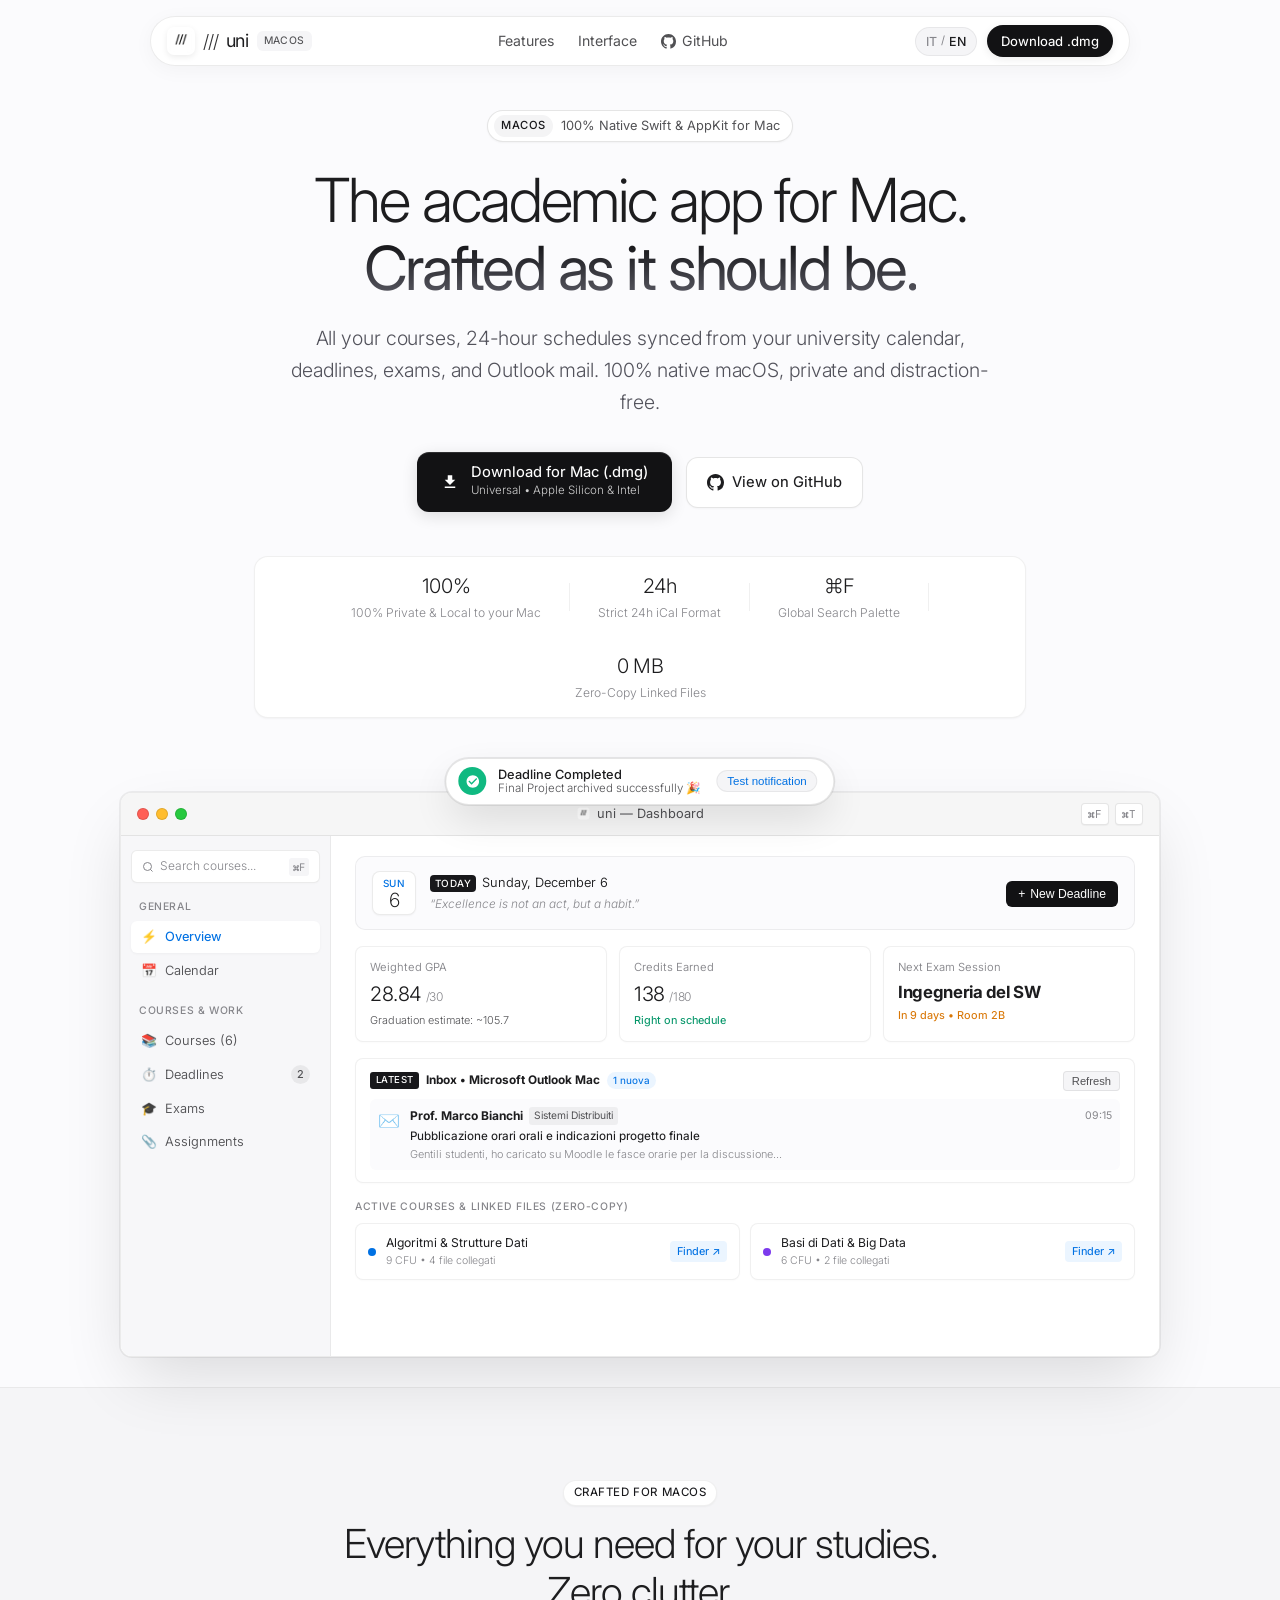
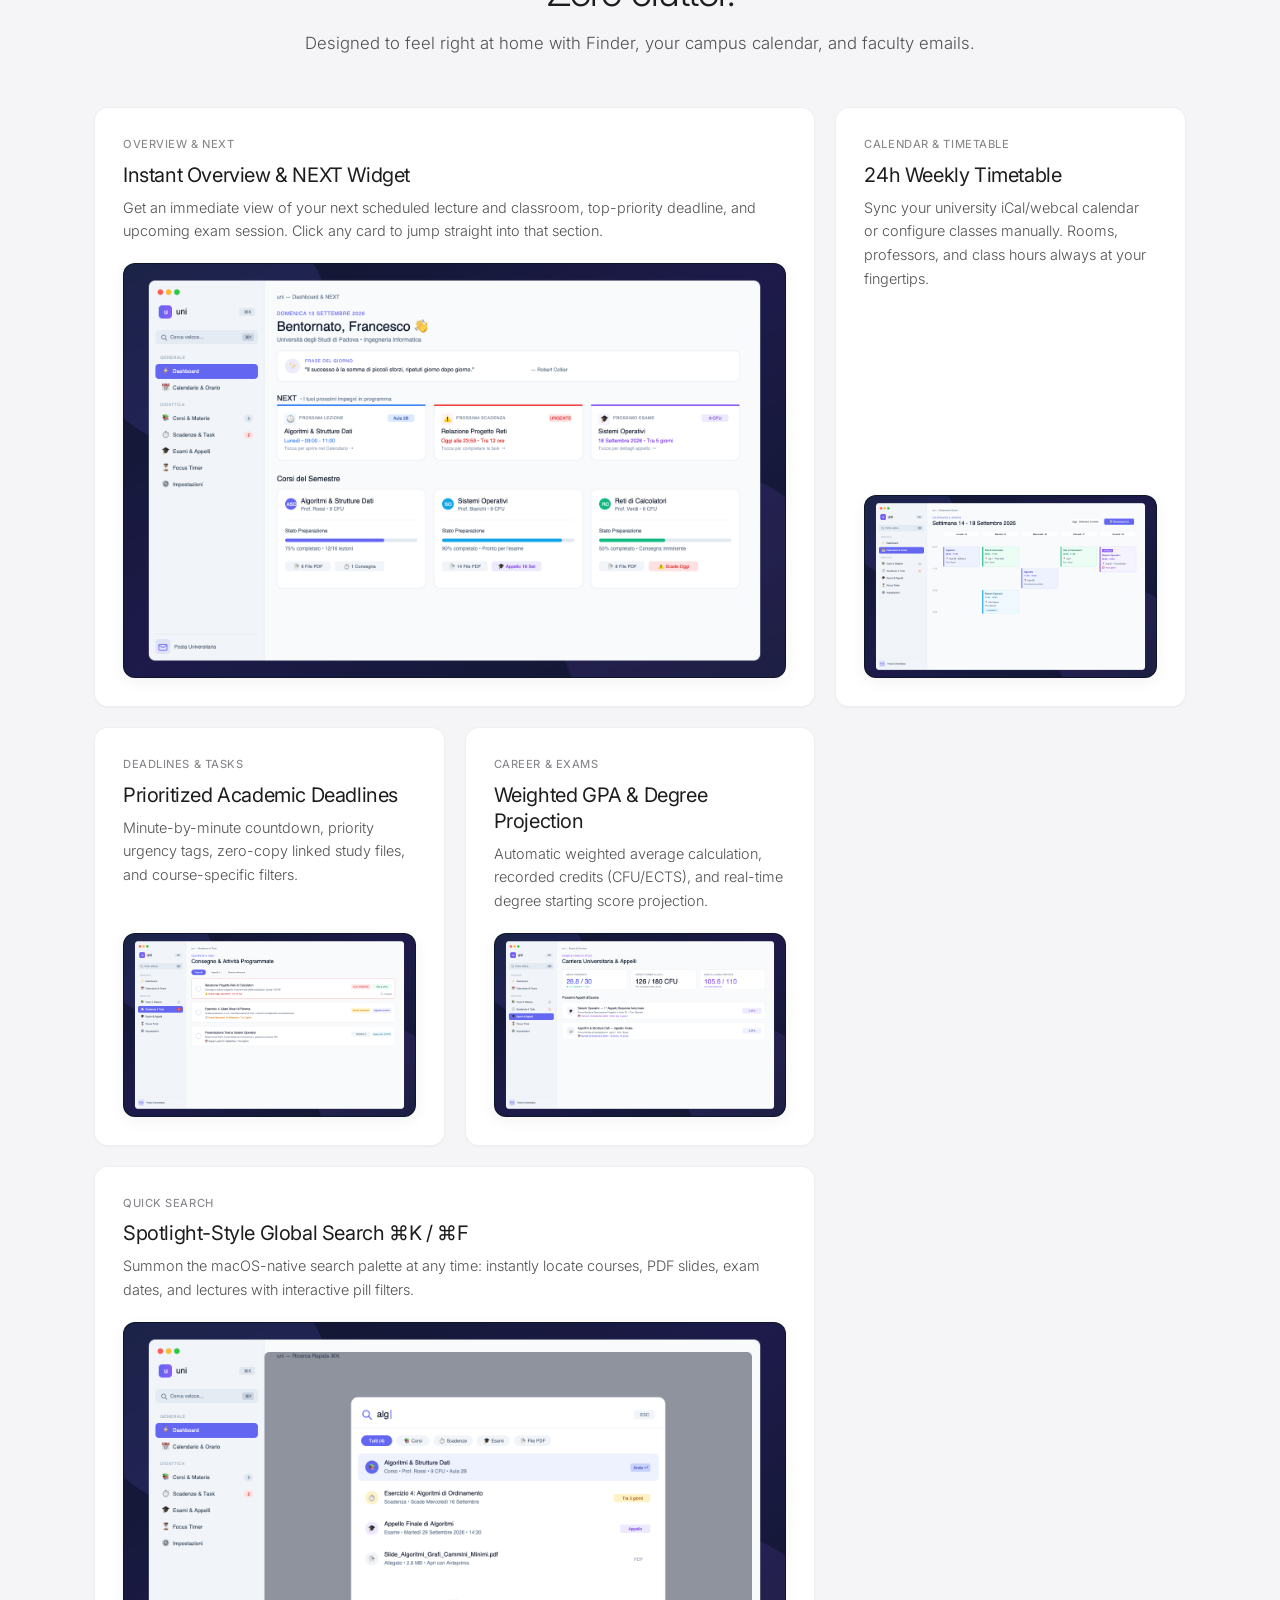
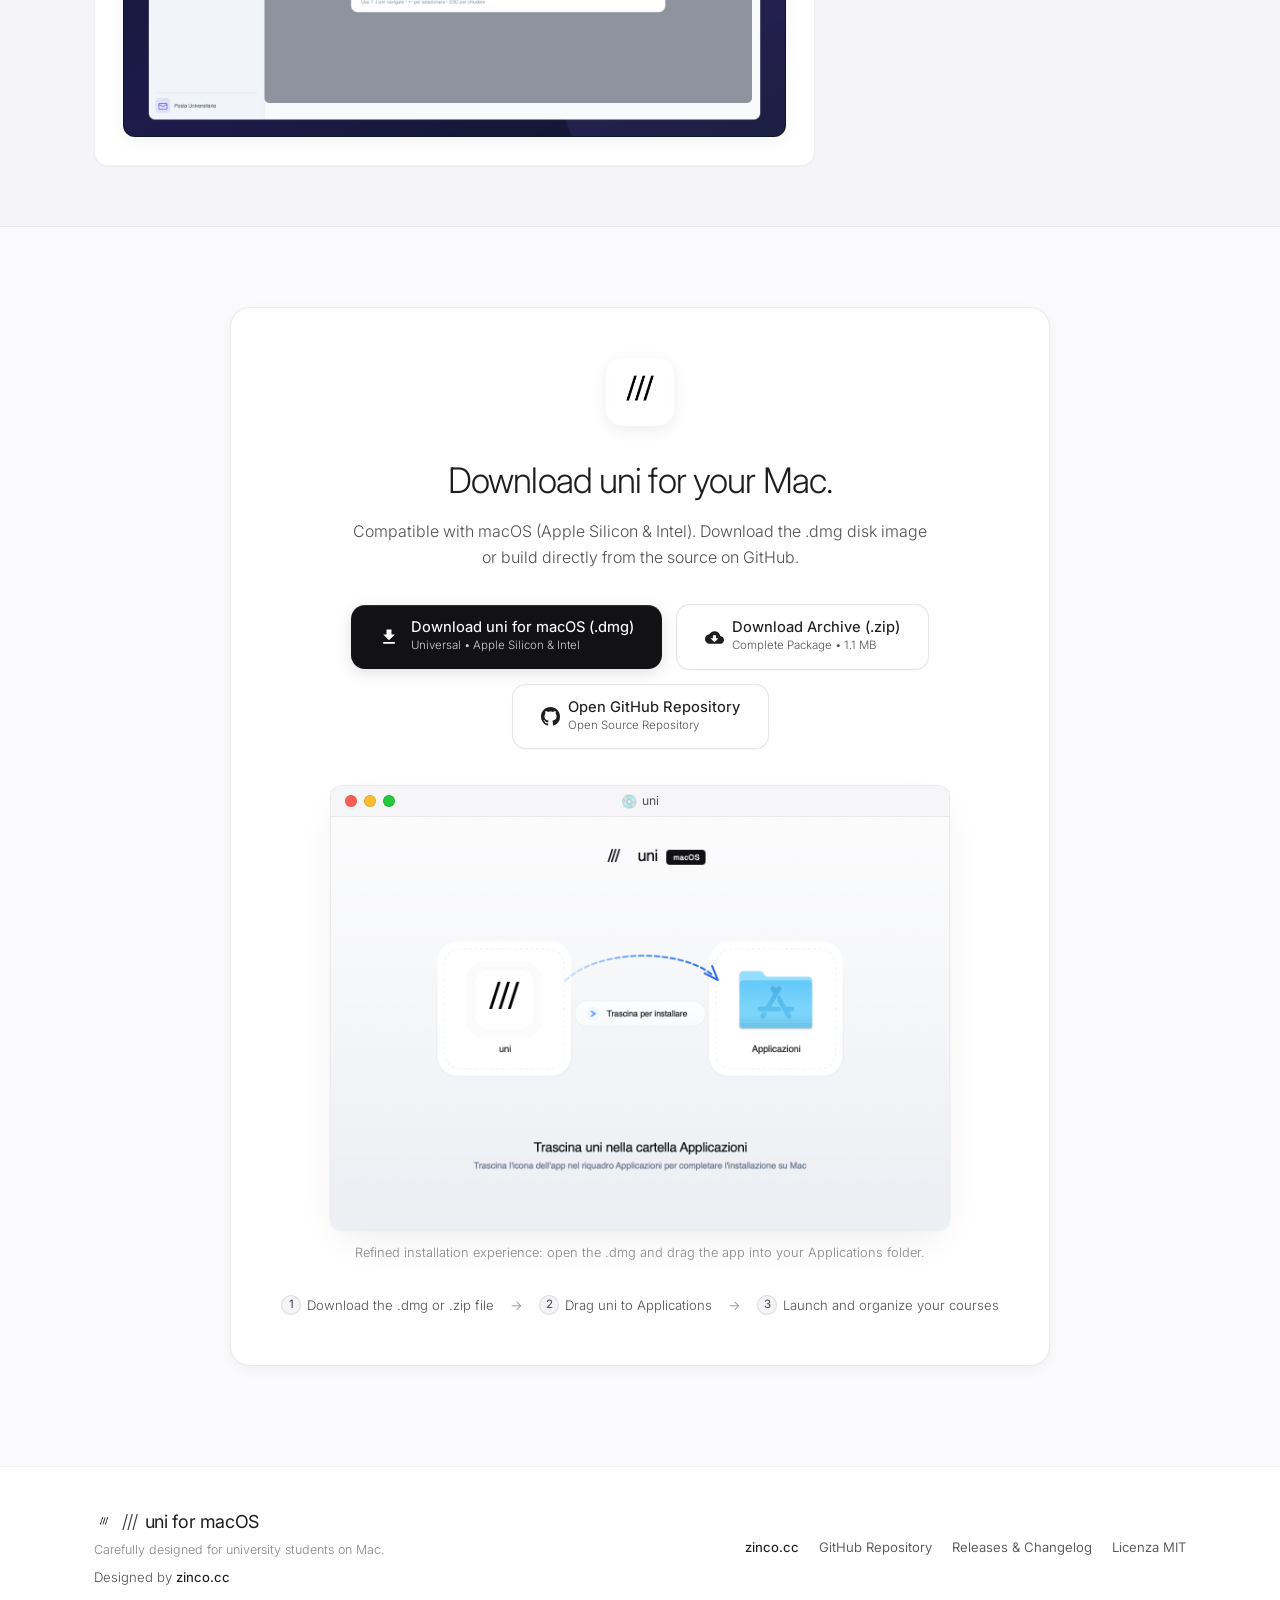
==== docs/index.html @ 3e91c837 "fix(dmg): upgrade dmg background to Retina 2x (144 DPI) and add website showcase mockup" ====
<!DOCTYPE html>
<html lang="it" data-theme="light">
<head>
  <meta charset="UTF-8">
  <meta name="viewport" content="width=device-width, initial-scale=1.0">
  <title>uni — L'app accademica per Mac</title>
  <meta name="description" content="Organizza le tue materie, sincronizza automaticamente i corsi da iCal con orari 24h, leggi le mail universitarie con Outlook Mac e gestisci voti e scadenze.">
  
  <!-- Open Graph -->
  <meta property="og:title" content="uni — L'app accademica per Mac">
  <meta property="og:description" content="Esperienza accademica nativa su macOS: orari 24h, Outlook LATEST, zero file duplicati e calcolo media ponderata.">
  <meta property="og:image" content="assets/icon.png">
  <meta property="og:type" content="website">

  <!-- Favicon -->
  <link rel="icon" type="image/png" href="assets/favicon.png">
  <link rel="apple-touch-icon" href="assets/icon.png">

  <!-- Fonts: Inter (Refined Light Weights) & JetBrains Mono -->
  <link rel="preconnect" href="https://fonts.googleapis.com">
  <link rel="preconnect" href="https://fonts.gstatic.com" crossorigin>
  <link href="https://fonts.googleapis.com/css2?family=Inter:wght@200;300;400;500;600&family=JetBrains+Mono:wght@300;400;500&display=swap" rel="stylesheet">

  <link rel="stylesheet" href="style.css">
</head>
<body>
  <!-- Navigation Header -->
  <header class="site-header">
    <nav class="nav-container">
      <a href="#" class="nav-brand">
        <img src="assets/icon.png" alt="uni icon" class="brand-icon">
        <span class="brand-slash">///</span>
        <span class="brand-name">uni</span>
        <span class="brand-tag">macOS</span>
      </a>

      <div class="nav-links">
        <a href="#features" data-i18n="nav_features">Funzionalità</a>
        <a href="#preview" data-i18n="nav_preview">Interfaccia</a>
        <a href="https://github.com/zjncoo/uni" target="_blank" rel="noopener" class="nav-github-link">
          <svg class="gh-svg" viewBox="0 0 24 24" width="15" height="15" fill="currentColor">
            <path d="M12 0C5.37 0 0 5.37 0 12c0 5.31 3.435 9.795 8.205 11.385.6.105.825-.255.825-.57 0-.285-.015-1.23-.015-2.235-3.015.555-3.795-.735-4.035-1.41-.135-.345-.72-1.41-1.23-1.695-.42-.225-1.02-.78-.015-.795.945-.015 1.62.87 1.845 1.23 1.08 1.815 2.805 1.305 3.495.99.105-.78.42-1.305.765-1.605-2.67-.3-5.46-1.335-5.46-5.925 0-1.305.465-2.385 1.23-3.225-.12-.3-.54-1.53.12-3.18 0 0 1.005-.315 3.3 1.23.96-.27 1.98-.405 3-.405s2.04.135 3 .405c2.295-1.56 3.3-1.23 3.3-1.23.66 1.65.24 2.88.12 3.18.765.84 1.23 1.905 1.23 3.225 0 4.605-2.805 5.625-5.475 5.925.435.375.81 1.095.81 2.22 0 1.605-.015 2.895-.015 3.3 0 .315.225.69.825.57A12.02 12.02 0 0024 12c0-6.63-5.37-12-12-12z"/>
          </svg>
          <span>GitHub</span>
        </a>
      </div>

      <div class="nav-actions">
        <!-- Language Switcher Pill -->
        <div class="lang-switch-pill" id="langSwitch" role="button" tabindex="0" title="Cambia lingua / Switch language">
          <span class="lang-option active" data-lang="it">IT</span>
          <span class="lang-separator">/</span>
          <span class="lang-option" data-lang="en">EN</span>
        </div>

        <a href="#download" class="btn-nav-download" data-i18n="nav_download">Scarica .dmg</a>
      </div>
    </nav>
  </header>

  <!-- Hero Section -->
  <section class="hero-section">
    <div class="container hero-content">
      <!-- Badge Chip -->
      <div class="hero-badge">
        <span class="badge-tag">macOS</span>
        <span class="badge-text" data-i18n="hero_badge">100% Swift & AppKit nativo per Mac</span>
      </div>

      <!-- Headline -->
      <h1 class="hero-title" data-i18n="hero_title">
        L'app accademica per Mac.<br>
        <span class="hero-title-accent">Progettata come si deve.</span>
      </h1>

      <!-- Subtitle -->
      <p class="hero-subtitle" data-i18n="hero_subtitle">
        Tutti i tuoi corsi, orari 24h sincronizzati dal calendario dell'ateneo, scadenze, esami e la posta di Outlook. 100% nativa per macOS, privata e senza distrazioni.
      </p>

      <!-- CTA Buttons -->
      <div class="hero-actions">
        <a href="https://github.com/zjncoo/uni/releases/latest/download/uni.dmg" class="btn-primary" id="heroDownloadBtn">
          <svg class="btn-icon" viewBox="0 0 24 24" width="18" height="18" fill="currentColor">
            <path d="M19 9h-4V3H9v6H5l7 7 7-7zM5 18v2h14v-2H5z"/>
          </svg>
          <span class="btn-text">
            <strong data-i18n="hero_cta_dmg">Scarica per Mac (.dmg)</strong>
            <small data-i18n="hero_cta_sub" id="heroDmgMeta">Universal • Apple Silicon & Intel</small>
          </span>
        </a>

        <a href="https://github.com/zjncoo/uni" target="_blank" rel="noopener" class="btn-secondary">
          <svg class="btn-icon" viewBox="0 0 24 24" width="17" height="17" fill="currentColor">
            <path d="M12 0C5.37 0 0 5.37 0 12c0 5.31 3.435 9.795 8.205 11.385.6.105.825-.255.825-.57 0-.285-.015-1.23-.015-2.235-3.015.555-3.795-.735-4.035-1.41-.135-.345-.72-1.41-1.23-1.695-.42-.225-1.02-.78-.015-.795.945-.015 1.62.87 1.845 1.23 1.08 1.815 2.805 1.305 3.495.99.105-.78.42-1.305.765-1.605-2.67-.3-5.46-1.335-5.46-5.925 0-1.305.465-2.385 1.23-3.225-.12-.3-.54-1.53.12-3.18 0 0 1.005-.315 3.3 1.23.96-.27 1.98-.405 3-.405s2.04.135 3 .405c2.295-1.56 3.3-1.23 3.3-1.23.66 1.65.24 2.88.12 3.18.765.84 1.23 1.905 1.23 3.225 0 4.605-2.805 5.625-5.475 5.925.435.375.81 1.095.81 2.22 0 1.605-.015 2.895-.015 3.3 0 .315.225.69.825.57A12.02 12.02 0 0024 12c0-6.63-5.37-12-12-12z"/>
          </svg>
          <span data-i18n="hero_cta_github">Vedi su GitHub</span>
        </a>
      </div>

      <!-- Quick Fact Metrics Bar -->
      <div class="hero-stats">
        <div class="stat-item">
          <span class="stat-value">100%</span>
          <span class="stat-label" data-i18n="stat_privacy">Privato & Locale sul tuo Mac</span>
        </div>
        <div class="stat-divider"></div>
        <div class="stat-item">
          <span class="stat-value">24h</span>
          <span class="stat-label" data-i18n="stat_sync">Orario iCal Rigoroso</span>
        </div>
        <div class="stat-divider"></div>
        <div class="stat-item">
          <span class="stat-value">⌘F</span>
          <span class="stat-label" data-i18n="stat_search">Palette di Ricerca Globale</span>
        </div>
        <div class="stat-divider"></div>
        <div class="stat-item">
          <span class="stat-value">0 MB</span>
          <span class="stat-label" data-i18n="stat_nocopy">File Duplicati (Zero-Copy)</span>
        </div>
      </div>
    </div>

    <!-- Live Interactive Mockup Showcase -->
    <div class="hero-window-wrapper" id="preview">
      <!-- Interactive Pill Notification (Dynamic Island) Floating Above Window -->
      <div class="floating-pill-hud" id="pillHUD">
        <div class="pill-badge-icon">
          <svg viewBox="0 0 24 24" width="15" height="15" fill="currentColor">
            <path d="M12 2C6.48 2 2 6.48 2 12s4.48 10 10 10 10-4.48 10-10S17.52 2 12 2zm-2 15l-5-5 1.41-1.41L10 14.17l7.59-7.59L19 8l-9 9z"/>
          </svg>
        </div>
        <div class="pill-text-content">
          <strong id="pillTitle" data-i18n="pill_title">Scadenza completata</strong>
          <span id="pillMessage" data-i18n="pill_desc">Progetto Finale archiviato con successo 🎉</span>
        </div>
        <button class="pill-btn-action" id="triggerPillDemo" title="Clicca per testare la notifica">
          <span data-i18n="pill_test_btn">Test notifica</span>
        </button>
      </div>

      <!-- Authentic macOS Light Window Frame -->
      <div class="mac-window">
        <!-- Titlebar -->
        <div class="window-titlebar">
          <div class="traffic-lights">
            <span class="traffic-light red"></span>
            <span class="traffic-light yellow"></span>
            <span class="traffic-light green"></span>
          </div>
          <div class="window-title">
            <img src="assets/icon.png" alt="" class="title-app-icon">
            <span>uni — Dashboard</span>
          </div>
          <div class="titlebar-actions">
            <span class="kbd-badge">⌘F</span>
            <span class="kbd-badge">⌘T</span>
          </div>
        </div>

        <!-- App Interface Content -->
        <div class="window-body">
          <!-- Sidebar Mockup -->
          <aside class="mock-sidebar">
            <div class="sidebar-search">
              <svg viewBox="0 0 24 24" width="12" height="12" fill="none" stroke="currentColor" stroke-width="2">
                <circle cx="11" cy="11" r="8"></circle>
                <line x1="21" y1="21" x2="16.65" y2="16.65"></line>
              </svg>
              <span data-i18n="mock_search">Cerca materie...</span>
              <kbd>⌘F</kbd>
            </div>

            <div class="sidebar-group">
              <span class="group-title" data-i18n="mock_group_general">GENERALE</span>
              <div class="nav-item active">
                <span class="item-icon">⚡️</span>
                <span data-i18n="mock_nav_overview">Panoramica</span>
              </div>
              <div class="nav-item">
                <span class="item-icon">📅</span>
                <span data-i18n="mock_nav_cal">Calendario</span>
              </div>
            </div>

            <div class="sidebar-group">
              <span class="group-title" data-i18n="mock_group_didactics">DIDATTICA</span>
              <div class="nav-item">
                <span class="item-icon">📚</span>
                <span data-i18n="mock_nav_courses">Materie (6)</span>
              </div>
              <div class="nav-item">
                <span class="item-icon">⏱️</span>
                <span data-i18n="mock_nav_deadlines">Scadenze</span>
                <span class="badge-count">2</span>
              </div>
              <div class="nav-item">
                <span class="item-icon">🎓</span>
                <span data-i18n="mock_nav_exams">Esami</span>
              </div>
              <div class="nav-item">
                <span class="item-icon">📎</span>
                <span data-i18n="mock_nav_assignments">Assignments</span>
              </div>
            </div>
          </aside>

          <!-- Main View Mockup -->
          <main class="mock-main">
            <!-- Top Banner: Today Big Date & Motivation -->
            <div class="mock-banner">
              <div class="banner-date-badge">
                <span class="banner-day-name" id="mockDayName">SAB</span>
                <span class="banner-day-number" id="mockDayNum">12</span>
              </div>
              <div class="banner-info">
                <div class="banner-top-row">
                  <span class="badge-today" data-i18n="mock_today_badge">OGGI</span>
                  <span class="banner-full-date" id="mockFullDate">Sabato 12 Settembre</span>
                </div>
                <div class="banner-greeting" data-i18n="mock_greeting">“L'eccellenza non è un atto, ma un'abitudine.”</div>
              </div>
              <div class="banner-btn-group">
                <button class="mock-btn-primary" onclick="playWebSound('pop')">
                  <span>+</span> <span data-i18n="mock_add_deadline">Nuova Scadenza</span>
                </button>
              </div>
            </div>

            <!-- Stats Bar -->
            <div class="mock-stats-row">
              <div class="mock-stat-card">
                <span class="card-label" data-i18n="mock_stat_gpa">Media Ponderata</span>
                <span class="card-num">28.84 <small>/30</small></span>
                <span class="card-sub" data-i18n="mock_stat_base">Base laurea: ~105.7</span>
              </div>
              <div class="mock-stat-card">
                <span class="card-label" data-i18n="mock_stat_cfu">CFU Acquisiti</span>
                <span class="card-num">138 <small>/180</small></span>
                <span class="card-sub green" data-i18n="mock_stat_ontrack">In perfetto orario</span>
              </div>
              <div class="mock-stat-card">
                <span class="card-label" data-i18n="mock_stat_next">Prossimo Appello</span>
                <span class="card-num" style="font-size: 1.05rem; font-weight: 700;">Ingegneria del SW</span>
                <span class="card-sub orange" data-i18n="mock_stat_days">Tra 9 giorni • Aula 2B</span>
              </div>
            </div>

            <!-- LATEST Outlook Row -->
            <div class="mock-outlook-card">
              <div class="outlook-header">
                <div class="outlook-title-area">
                  <span class="outlook-pill">LATEST</span>
                  <strong data-i18n="mock_outlook_inbox">Posta in Arrivo • Microsoft Outlook Mac</strong>
                  <span class="unread-pill">1 nuova</span>
                </div>
                <button class="btn-micro" onclick="playWebSound('pop')" data-i18n="mock_outlook_refresh">Aggiorna</button>
              </div>
              <div class="outlook-item">
                <div class="mail-avatar">✉️</div>
                <div class="mail-content">
                  <div class="mail-top">
                    <strong>Prof. Marco Bianchi</strong>
                    <span class="mail-course-badge">Sistemi Distribuiti</span>
                    <span class="mail-time">09:15</span>
                  </div>
                  <div class="mail-subj">Pubblicazione orari orali e indicazioni progetto finale</div>
                  <div class="mail-snippet">Gentili studenti, ho caricato su Moodle le fasce orarie per la discussione...</div>
                </div>
              </div>
            </div>

            <!-- Active Courses Grid with Files -->
            <div class="mock-courses-section">
              <div class="section-heading">
                <span data-i18n="mock_courses_header">MATERIE ATTIVE & FILE COLLEGATI (ZERO-COPY)</span>
              </div>
              <div class="mock-course-cards">
                <div class="course-pill-card">
                  <span class="dot blue"></span>
                  <div class="course-text">
                    <strong>Algoritmi & Strutture Dati</strong>
                    <small>9 CFU • 4 file collegati</small>
                  </div>
                  <span class="finder-tag" title="Apertura istantanea nel Finder macOS">Finder ↗</span>
                </div>
                <div class="course-pill-card">
                  <span class="dot purple"></span>
                  <div class="course-text">
                    <strong>Basi di Dati & Big Data</strong>
                    <small>6 CFU • 2 file collegati</small>
                  </div>
                  <span class="finder-tag">Finder ↗</span>
                </div>
              </div>
            </div>
          </main>
        </div>
      </div>
    </div>
  </section>

  <!-- High Impact Features Bento Grid -->
  <section class="features-section" id="features">
    <div class="container">
      <div class="section-header-center">
        <span class="section-tag" data-i18n="feat_badge">Progettata per macOS</span>
        <h2 class="section-title-center" data-i18n="feat_title">
          Tutto ciò che serve per studiare.<br>
          Senza fronzoli.
        </h2>
        <p class="section-subtitle-center" data-i18n="feat_subtitle">
          Disegnata per dialogare in modo naturale con il Finder, con i calendari universitari e con le email dei docenti.
        </p>
      </div>

      <div class="bento-grid">
        <!-- Bento 1: Dashboard & NEXT (Wide) -->
        <div class="bento-card bento-wide">
          <div class="bento-header">
            <span class="bento-tag" data-i18n="bento1_tag">Panoramica &amp; NEXT</span>
            <h3 data-i18n="bento1_title">Panoramica Istantanea &amp; Sezione NEXT</h3>
            <p data-i18n="bento1_desc">A colpo d'occhio trovi la prossima lezione in aula, la scadenza più urgente e il prossimo appello d'esame. Clicca sui riquadri per accedere direttamente alla sezione desiderata.</p>
          </div>
          <div class="bento-screenshot-wrapper" data-screenshot="assets/screenshots/dashboard.png" data-caption="uni — Dashboard &amp; Sezione NEXT">
            <img src="assets/screenshots/dashboard.png" alt="Dashboard di uni con sezione NEXT" class="bento-img" loading="lazy">
            <div class="screenshot-hover-overlay">
              <span class="zoom-icon">🔍</span>
              <span class="zoom-text" data-i18n="zoom_screenshot">Clicca per ingrandire</span>
            </div>
          </div>
        </div>

        <!-- Bento 2: Orario Lezioni & Calendario -->
        <div class="bento-card">
          <div class="bento-header">
            <span class="bento-tag" data-i18n="bento2_tag">Calendario &amp; Orario</span>
            <h3 data-i18n="bento2_title">Orario Settimanale 24h</h3>
            <p data-i18n="bento2_desc">Sincronizzazione iCal/webcal con l'ateneo o configurazione manuale. Aule, docenti e orari sempre sotto controllo.</p>
          </div>
          <div class="bento-screenshot-wrapper" data-screenshot="assets/screenshots/calendar.png" data-caption="uni — Orario Settimanale &amp; Calendario Lezioni">
            <img src="assets/screenshots/calendar.png" alt="Orario settimanale e calendario di uni" class="bento-img" loading="lazy">
            <div class="screenshot-hover-overlay">
              <span class="zoom-icon">🔍</span>
              <span class="zoom-text" data-i18n="zoom_screenshot">Clicca per ingrandire</span>
            </div>
          </div>
        </div>

        <!-- Bento 3: Scadenze & Consegne -->
        <div class="bento-card">
          <div class="bento-header">
            <span class="bento-tag" data-i18n="bento3_tag">Scadenze &amp; Task</span>
            <h3 data-i18n="bento3_title">Scadenze con Priorità</h3>
            <p data-i18n="bento3_desc">Countdown automatico al minuto, badge di urgenza, allegati locali zero-copy e filtri per materia.</p>
          </div>
          <div class="bento-screenshot-wrapper" data-screenshot="assets/screenshots/deadlines.png" data-caption="uni — Scadenze &amp; Consegne Programmate">
            <img src="assets/screenshots/deadlines.png" alt="Elenco scadenze e compiti in uni" class="bento-img" loading="lazy">
            <div class="screenshot-hover-overlay">
              <span class="zoom-icon">🔍</span>
              <span class="zoom-text" data-i18n="zoom_screenshot">Clicca per ingrandire</span>
            </div>
          </div>
        </div>

        <!-- Bento 4: Esami & Media Ponderata -->
        <div class="bento-card">
          <div class="bento-header">
            <span class="bento-tag" data-i18n="bento4_tag">Carriera &amp; Esami</span>
            <h3 data-i18n="bento4_title">Media Ponderata &amp; Voto Laurea</h3>
            <p data-i18n="bento4_desc">Calcolo automatico della media ponderata, CFU registrati e simulazione della base di partenza per la laurea.</p>
          </div>
          <div class="bento-screenshot-wrapper" data-screenshot="assets/screenshots/exams.png" data-caption="uni — Esami, Statistiche &amp; Media Ponderata">
            <img src="assets/screenshots/exams.png" alt="Esami e statistiche media in uni" class="bento-img" loading="lazy">
            <div class="screenshot-hover-overlay">
              <span class="zoom-icon">🔍</span>
              <span class="zoom-text" data-i18n="zoom_screenshot">Clicca per ingrandire</span>
            </div>
          </div>
        </div>

        <!-- Bento 5: Ricerca Globale Spotlight (Wide) -->
        <div class="bento-card bento-wide">
          <div class="bento-header">
            <span class="bento-tag" data-i18n="bento5_tag">Ricerca Rapida</span>
            <h3 data-i18n="bento5_title">Palette di Ricerca Globale ⌘K / ⌘F</h3>
            <p data-i18n="bento5_desc">Richiama in qualunque momento la ricerca stile Spotlight di macOS: trova istantaneamente corsi, dispense PDF, appelli d'esame e lezioni con filtri a pillola.</p>
          </div>
          <div class="bento-screenshot-wrapper" data-screenshot="assets/screenshots/search.png" data-caption="uni — Ricerca Globale Spotlight ⌘K">
            <img src="assets/screenshots/search.png" alt="Ricerca globale rapida Spotlight in uni" class="bento-img" loading="lazy">
            <div class="screenshot-hover-overlay">
              <span class="zoom-icon">🔍</span>
              <span class="zoom-text" data-i18n="zoom_screenshot">Clicca per ingrandire</span>
            </div>
          </div>
        </div>
      </div>
    </div>
  </section>

  <!-- Download & GitHub Section -->
  <section class="download-section" id="download">
    <div class="container">
      <div class="download-card">
        <img src="assets/icon.png" alt="uni app icon" class="download-app-icon">
        <h2 class="download-title" data-i18n="dl_title">Scarica uni per il tuo Mac.</h2>
        <p class="download-desc" data-i18n="dl_desc">
          Compatibile con macOS (Apple Silicon & Intel). Scarica l'immagine disco .dmg oppure compila l'app direttamente dal codice sorgente su GitHub.
        </p>

        <div class="download-buttons">
          <a href="https://github.com/zjncoo/uni/releases/latest/download/uni.dmg" class="btn-primary btn-large" id="mainDownloadBtn">
            <svg class="btn-icon" viewBox="0 0 24 24" width="20" height="20" fill="currentColor">
              <path d="M19 9h-4V3H9v6H5l7 7 7-7zM5 18v2h14v-2H5z"/>
            </svg>
            <span class="btn-text">
              <strong data-i18n="dl_btn_dmg">Scarica uni per macOS (.dmg)</strong>
              <small data-i18n="dl_btn_dmg_sub" id="mainDmgMeta">Universal • Apple Silicon & Intel</small>
            </span>
          </a>

          <a href="https://github.com/zjncoo/uni/releases/latest/download/uni-macos.zip" download class="btn-secondary btn-large" id="zipDownloadBtn">
            <svg class="btn-icon" viewBox="0 0 24 24" width="19" height="19" fill="currentColor">
              <path d="M19.35 10.04C18.67 6.59 15.64 4 12 4 9.11 4 6.6 5.64 5.35 8.04 2.34 8.36 0 10.91 0 14c0 3.31 2.69 6 6 6h13c2.76 0 5-2.24 5-5 0-2.64-2.05-4.78-4.65-4.96zM17 13l-5 5-5-5h3V9h4v4h3z"/>
            </svg>
            <span class="btn-text">
              <strong data-i18n="dl_btn_zip">Scarica Archivio (.zip)</strong>
              <small data-i18n="dl_btn_zip_sub" id="zipMeta">Pacchetto Completo • 1.1 MB</small>
            </span>
          </a>

          <a href="https://github.com/zjncoo/uni" target="_blank" rel="noopener" class="btn-secondary btn-large">
            <svg class="btn-icon" viewBox="0 0 24 24" width="19" height="19" fill="currentColor">
              <path d="M12 0C5.37 0 0 5.37 0 12c0 5.31 3.435 9.795 8.205 11.385.6.105.825-.255.825-.57 0-.285-.015-1.23-.015-2.235-3.015.555-3.795-.735-4.035-1.41-.135-.345-.72-1.41-1.23-1.695-.42-.225-1.02-.78-.015-.795.945-.015 1.62.87 1.845 1.23 1.08 1.815 2.805 1.305 3.495.99.105-.78.42-1.305.765-1.605-2.67-.3-5.46-1.335-5.46-5.925 0-1.305.465-2.385 1.23-3.225-.12-.3-.54-1.53.12-3.18 0 0 1.005-.315 3.3 1.23.96-.27 1.98-.405 3-.405s2.04.135 3 .405c2.295-1.56 3.3-1.23 3.3-1.23.66 1.65.24 2.88.12 3.18.765.84 1.23 1.905 1.23 3.225 0 4.605-2.805 5.625-5.475 5.925.435.375.81 1.095.81 2.22 0 1.605-.015 2.895-.015 3.3 0 .315.225.69.825.57A12.02 12.02 0 0024 12c0-6.63-5.37-12-12-12z"/>
            </svg>
            <span class="btn-text">
              <strong data-i18n="dl_btn_github">Codice GitHub</strong>
              <small data-i18n="dl_btn_github_sub">Open Source • Licenza MIT</small>
            </span>
          </a>
        </div>

        <!-- DMG Showcase Mockup Window -->
        <div class="dmg-showcase-container">
          <div class="dmg-mockup-window">
            <div class="dmg-mockup-titlebar">
              <div class="traffic-lights">
                <span class="traffic-light red"></span>
                <span class="traffic-light yellow"></span>
                <span class="traffic-light green"></span>
              </div>
              <div class="dmg-mockup-title">
                <span class="dmg-title-icon">💿</span>
                <span>uni</span>
              </div>
            </div>
            <div class="dmg-mockup-body">
              <img src="assets/dmg_showcase.png" alt="Finestra installazione DMG uni con grafica personalizzata" class="dmg-mockup-img" width="660" height="440" loading="lazy">
            </div>
          </div>
          <p class="dmg-showcase-hint" data-i18n="dmg_showcase_hint">Esperienza d'installazione refined: apri il .dmg e trascina semplicemente l'app nella cartella Applicazioni.</p>
        </div>

        <div class="install-steps">
          <div class="step">
            <span class="step-num">1</span>
            <span data-i18n="step1">Scarica il file .dmg</span>
          </div>
          <div class="step-arrow">→</div>
          <div class="step">
            <span class="step-num">2</span>
            <span data-i18n="step2">Trascina uni in Applicazioni</span>
          </div>
          <div class="step-arrow">→</div>
          <div class="step">
            <span class="step-num">3</span>
            <span data-i18n="step3">Avvia e organizza i tuoi corsi</span>
          </div>
        </div>
      </div>
    </div>
  </section>

  <!-- Footer -->
  <footer class="site-footer">
    <div class="container footer-content">
      <div class="footer-left">
        <div class="footer-brand">
          <img src="assets/icon.png" alt="" class="footer-icon">
          <span class="brand-slash">///</span>
          <span class="brand-name">uni for macOS</span>
        </div>
        <p data-i18n="footer_sub">Progettata con cura per gli studenti universitari su Mac.</p>
        <p class="footer-credit" data-i18n="footer_credit">Designed by <a href="https://zinco.cc" target="_blank" rel="noopener">zinco.cc</a></p>
      </div>

      <div class="footer-links">
        <a href="https://zinco.cc" target="_blank" rel="noopener" class="footer-portfolio-link">zinco.cc</a>
        <a href="https://github.com/zjncoo/uni" target="_blank" rel="noopener">GitHub Repository</a>
        <a href="https://github.com/zjncoo/uni/releases" target="_blank" rel="noopener">Releases & Changelog</a>
        <a href="https://github.com/zjncoo/uni/blob/main/LICENSE" target="_blank" rel="noopener">Licenza MIT</a>
      </div>
    </div>
  </footer>

  <!-- Screenshot Fullscreen Lightbox Modal -->
  <div class="screenshot-lightbox" id="screenshotLightbox" aria-hidden="true">
    <div class="lightbox-backdrop" id="lightboxBackdrop"></div>
    <div class="lightbox-dialog">
      <button class="lightbox-close-btn" id="lightboxCloseBtn" aria-label="Chiudi finestra">✕</button>
      <div class="lightbox-img-wrapper">
        <img src="" alt="" id="lightboxImg" class="lightbox-image">
      </div>
      <div class="lightbox-caption" id="lightboxCaption"></div>
    </div>
  </div>

  <script src="app.js"></script>
</body>
</html>
---- docs/style.css ----
/* ===================================================================
   uni — Official Showcase Stylesheet
   Crafted with refined Apple macOS Light Mode aesthetics
   =================================================================== */

:root {
  --font-sans: 'Inter', -apple-system, BlinkMacSystemFont, 'SF Pro Display', 'SF Pro Text', 'Segoe UI', Roboto, sans-serif;
  --font-mono: 'JetBrains Mono', SFMono-Regular, Menlo, Monaco, Consolas, monospace;

  /* Color Palette - Apple Light Mode */
  --bg-canvas: #FBFBFD;
  --bg-subtle: #F5F5F7;
  --bg-card: #FFFFFF;
  --bg-card-hover: #FAFAFC;
  --bg-elevated: #FFFFFF;

  --accent-blue: #0071E3;
  --accent-blue-hover: #0077ED;
  --accent-blue-subtle: #EBF5FF;
  --accent-blue-border: rgba(0, 113, 227, 0.25);

  --text-primary: #1D1D1F;
  --text-secondary: #515154;
  --text-muted: #86868B;

  --border-subtle: rgba(0, 0, 0, 0.06);
  --border-medium: rgba(0, 0, 0, 0.1);
  --border-hover: rgba(0, 0, 0, 0.16);

  --shadow-sm: 0 1px 2px rgba(0, 0, 0, 0.04);
  --shadow-md: 0 4px 14px rgba(0, 0, 0, 0.05);
  --shadow-lg: 0 12px 32px -4px rgba(0, 0, 0, 0.07);
  --shadow-window: 0 28px 64px -12px rgba(0, 0, 0, 0.14), 0 0 0 1px rgba(0, 0, 0, 0.06);
  --shadow-pill: 0 16px 40px -4px rgba(0, 0, 0, 0.12), 0 0 0 1px rgba(0, 0, 0, 0.08);

  /* Easing */
  --ease-spring: cubic-bezier(0.16, 1, 0.3, 1);
  --ease-smooth: cubic-bezier(0.4, 0, 0.2, 1);
  --transition-fast: 0.15s var(--ease-smooth);
  --transition-spring: 0.35s var(--ease-spring);
}

*, *::before, *::after {
  box-sizing: border-box;
  margin: 0;
  padding: 0;
}

html {
  scroll-behavior: smooth;
  color-scheme: light;
  font-family: var(--font-sans);
  background-color: var(--bg-canvas);
  color: var(--text-primary);
  line-height: 1.55;
  -webkit-font-smoothing: antialiased;
  -moz-osx-font-smoothing: grayscale;
}

body {
  overflow-x: hidden;
  position: relative;
  min-height: 100vh;
  background-color: var(--bg-canvas);
}

.container {
  width: 100%;
  max-width: 1140px;
  margin: 0 auto;
  padding: 0 24px;
  position: relative;
  z-index: 1;
}

/* Typography Utilities */
h1, h2, h3, h4 {
  font-family: var(--font-sans);
  color: var(--text-primary);
  letter-spacing: -0.025em;
  font-weight: 350;
}

/* ===================================================================
   Header & Glass Navbar
   =================================================================== */
.site-header {
  position: sticky;
  top: 16px;
  z-index: 100;
  padding: 0 24px;
}

.nav-container {
  max-width: 980px;
  margin: 0 auto;
  display: flex;
  align-items: center;
  justify-content: space-between;
  padding: 8px 16px;
  background: rgba(255, 255, 255, 0.86);
  backdrop-filter: blur(20px) saturate(160%);
  -webkit-backdrop-filter: blur(20px) saturate(160%);
  border: 1px solid rgba(0, 0, 0, 0.08);
  border-radius: 9999px;
  box-shadow: 0 4px 20px rgba(0, 0, 0, 0.04);
  transition: all var(--transition-fast);
}

.nav-container:hover {
  border-color: rgba(0, 0, 0, 0.12);
  box-shadow: 0 6px 24px rgba(0, 0, 0, 0.06);
}

.nav-brand {
  display: flex;
  align-items: center;
  gap: 8px;
  text-decoration: none;
  color: var(--text-primary);
}

.brand-icon {
  width: 28px;
  height: 28px;
  border-radius: 7px;
  box-shadow: 0 2px 6px rgba(0, 0, 0, 0.08);
  transition: transform var(--transition-spring);
}

.nav-brand:hover .brand-icon {
  transform: scale(1.05);
}

.brand-slash {
  font-family: var(--font-sans);
  font-weight: 300;
  font-size: 1.15rem;
  letter-spacing: -0.06em;
  color: var(--text-primary);
  opacity: 0.9;
}

.brand-name {
  font-weight: 400;
  font-size: 1.12rem;
  letter-spacing: -0.02em;
}

.brand-tag {
  font-size: 0.65rem;
  font-weight: 450;
  padding: 2px 7px;
  border-radius: 6px;
  background: var(--bg-subtle);
  color: var(--text-secondary);
  letter-spacing: 0.04em;
  text-transform: uppercase;
}

.nav-links {
  display: flex;
  align-items: center;
  gap: 24px;
}

.nav-links a {
  color: var(--text-secondary);
  text-decoration: none;
  font-size: 0.88rem;
  font-weight: 400;
  transition: color var(--transition-fast);
  display: inline-flex;
  align-items: center;
  gap: 6px;
}

.nav-links a:hover {
  color: var(--text-primary);
}

.nav-actions {
  display: flex;
  align-items: center;
  gap: 10px;
}

/* Language Switcher Pill */
.lang-switch-pill {
  display: inline-flex;
  align-items: center;
  gap: 4px;
  padding: 4px 10px;
  background: var(--bg-subtle);
  border: 1px solid var(--border-subtle);
  border-radius: 9999px;
  font-size: 0.78rem;
  cursor: pointer;
  user-select: none;
  transition: all var(--transition-fast);
}

.lang-switch-pill:hover {
  background: #EAEAEA;
  border-color: var(--border-medium);
}

.lang-option {
  color: var(--text-muted);
  font-weight: 450;
  transition: color var(--transition-fast);
}

.lang-option.active {
  color: var(--text-primary);
  font-weight: 500;
}

.lang-separator {
  color: var(--text-muted);
  font-size: 0.7rem;
}

.btn-nav-download {
  display: inline-flex;
  align-items: center;
  padding: 6px 14px;
  background: #121214;
  color: #FFFFFF;
  text-decoration: none;
  font-size: 0.82rem;
  font-weight: 450;
  border-radius: 9999px;
  box-shadow: 0 2px 8px rgba(0, 0, 0, 0.08);
  transition: all var(--transition-fast);
}

.btn-nav-download:hover {
  background: #27272A;
  transform: translateY(-1px);
  box-shadow: 0 4px 12px rgba(0, 0, 0, 0.12);
}

/* ===================================================================
   Hero Section
   =================================================================== */
.hero-section {
  padding: 60px 0 30px;
}

.hero-content {
  text-align: center;
  max-width: 820px;
  margin: 0 auto;
}

.hero-badge {
  display: inline-flex;
  align-items: center;
  gap: 8px;
  padding: 4px 12px 4px 6px;
  background: #FFFFFF;
  border: 1px solid var(--border-medium);
  border-radius: 9999px;
  font-size: 0.8rem;
  font-weight: 400;
  color: var(--text-secondary);
  box-shadow: var(--shadow-sm);
  margin-bottom: 24px;
}

.badge-tag {
  font-size: 0.7rem;
  font-weight: 500;
  padding: 2px 7px;
  border-radius: 9999px;
  background: #F4F4F5;
  color: #18181B;
  text-transform: uppercase;
  letter-spacing: 0.04em;
}

.hero-title {
  font-size: clamp(2.4rem, 5.2vw, 3.8rem);
  line-height: 1.12;
  font-weight: 300;
  margin-bottom: 20px;
  color: var(--text-primary);
  letter-spacing: -0.035em;
}

.hero-title-accent {
  font-weight: 400;
  background: linear-gradient(180deg, #18181B 20%, #63636E 100%);
  -webkit-background-clip: text;
  -webkit-text-fill-color: transparent;
}

.hero-subtitle {
  font-size: clamp(1.05rem, 1.8vw, 1.22rem);
  line-height: 1.65;
  color: #52525B;
  font-weight: 300;
  letter-spacing: -0.005em;
  margin-bottom: 34px;
  max-width: 700px;
  margin-left: auto;
  margin-right: auto;
}

.hero-actions {
  display: flex;
  align-items: center;
  justify-content: center;
  gap: 14px;
  margin-bottom: 44px;
  flex-wrap: wrap;
}

/* Primary Obsidian Button */
.btn-primary {
  display: inline-flex;
  align-items: center;
  gap: 12px;
  padding: 12px 24px;
  background: #121214;
  color: #FFFFFF;
  text-decoration: none;
  border-radius: 12px;
  font-weight: 450;
  font-size: 0.95rem;
  box-shadow: 0 4px 16px rgba(0, 0, 0, 0.12), inset 0 1px 0 rgba(255, 255, 255, 0.12);
  transition: all var(--transition-fast);
}

.btn-primary:hover {
  background: #27272A;
  transform: translateY(-1px);
  box-shadow: 0 6px 20px rgba(0, 0, 0, 0.16), inset 0 1px 0 rgba(255, 255, 255, 0.15);
}

.btn-primary:active {
  transform: translateY(0);
}

.btn-primary .btn-text {
  display: flex;
  flex-direction: column;
  align-items: flex-start;
  text-align: left;
}

.btn-primary .btn-text strong {
  font-size: 0.92rem;
  line-height: 1.2;
  font-weight: 450;
}

.btn-primary .btn-text small {
  font-size: 0.72rem;
  opacity: 0.8;
  font-weight: 300;
}

/* Secondary White Card Button */
.btn-secondary {
  display: inline-flex;
  align-items: center;
  gap: 8px;
  padding: 13px 20px;
  background: #FFFFFF;
  color: var(--text-primary);
  text-decoration: none;
  border-radius: 12px;
  font-weight: 450;
  font-size: 0.92rem;
  border: 1px solid var(--border-medium);
  box-shadow: 0 1px 2px rgba(0, 0, 0, 0.03);
  transition: all var(--transition-fast);
}

.btn-secondary:hover {
  background: var(--bg-subtle);
  border-color: rgba(0, 0, 0, 0.14);
  transform: translateY(-1px);
}

.btn-secondary .btn-text {
  display: flex;
  flex-direction: column;
  align-items: flex-start;
  text-align: left;
}

.btn-secondary .btn-text strong {
  font-size: 0.92rem;
  line-height: 1.2;
  font-weight: 450;
}

.btn-secondary .btn-text small {
  font-size: 0.72rem;
  opacity: 0.75;
  font-weight: 300;
}

/* Stats Row */
.hero-stats {
  display: inline-flex;
  align-items: center;
  background: #FFFFFF;
  border: 1px solid var(--border-subtle);
  border-radius: 14px;
  padding: 14px 28px;
  box-shadow: var(--shadow-sm);
  gap: 28px;
  margin-bottom: 50px;
  flex-wrap: wrap;
  justify-content: center;
}

.stat-item {
  display: flex;
  flex-direction: column;
  align-items: center;
  gap: 2px;
}

.stat-value {
  font-size: 1.25rem;
  font-weight: 300;
  color: var(--text-primary);
  letter-spacing: -0.02em;
}

.stat-label {
  font-size: 0.76rem;
  color: var(--text-muted);
  font-weight: 300;
}

.stat-divider {
  width: 1px;
  height: 28px;
  background-color: var(--border-subtle);
}

/* ===================================================================
   Live Interactive Mockup Showcase (macOS Light Window)
   =================================================================== */
.hero-window-wrapper {
  position: relative;
  max-width: 1040px;
  margin: 0 auto;
  padding-top: 24px;
}

/* Floating Pill Notification HUD (Dynamic Island) - 100% SOLID OPAQUE */
.floating-pill-hud {
  position: absolute;
  top: -10px;
  left: 50%;
  transform: translateX(-50%);
  z-index: 50;
  display: inline-flex;
  align-items: center;
  gap: 12px;
  padding: 8px 16px 8px 12px;
  background-color: #FFFFFF !important; /* 100% SOLID OPAQUE */
  border: 1px solid rgba(0, 0, 0, 0.1);
  border-radius: 9999px;
  box-shadow: var(--shadow-pill);
  transition: all var(--transition-spring);
  cursor: default;
}

.pill-badge-icon {
  width: 28px;
  height: 28px;
  border-radius: 50%;
  background: #10B981;
  color: #FFFFFF;
  display: flex;
  align-items: center;
  justify-content: center;
  flex-shrink: 0;
}

.pill-text-content {
  display: flex;
  flex-direction: column;
  text-align: left;
}

.pill-text-content strong {
  font-size: 0.8rem;
  font-weight: 500;
  color: var(--text-primary);
  line-height: 1.2;
}

.pill-text-content span {
  font-size: 0.72rem;
  color: var(--text-secondary);
  line-height: 1.2;
  font-weight: 300;
}

.pill-btn-action {
  background: var(--bg-subtle);
  border: 1px solid var(--border-subtle);
  padding: 4px 10px;
  border-radius: 9999px;
  font-size: 0.72rem;
  font-weight: 450;
  color: var(--accent-blue);
  cursor: pointer;
  transition: all var(--transition-fast);
  margin-left: 4px;
}

.pill-btn-action:hover {
  background: var(--accent-blue-subtle);
}

/* macOS Window Frame */
.mac-window {
  background: #FFFFFF;
  border-radius: 12px;
  box-shadow: var(--shadow-window);
  border: 1px solid rgba(0, 0, 0, 0.08);
  overflow: hidden;
  text-align: left;
}

.window-titlebar {
  display: flex;
  align-items: center;
  justify-content: space-between;
  padding: 10px 16px;
  background: #F6F6F6;
  border-bottom: 1px solid rgba(0, 0, 0, 0.08);
  user-select: none;
}

.traffic-lights {
  display: flex;
  align-items: center;
  gap: 7px;
  width: 80px;
}

.traffic-light {
  width: 12px;
  height: 12px;
  border-radius: 50%;
  display: inline-block;
  box-shadow: inset 0 0 0 1px rgba(0, 0, 0, 0.12);
}

.traffic-light.red { background: #FF5F56; }
.traffic-light.yellow { background: #FFBD2E; }
.traffic-light.green { background: #27C93F; }

.window-title {
  display: flex;
  align-items: center;
  gap: 6px;
  font-size: 0.8rem;
  font-weight: 400;
  color: var(--text-secondary);
}

.title-app-icon {
  width: 15px;
  height: 15px;
  border-radius: 3px;
}

.titlebar-actions {
  display: flex;
  align-items: center;
  gap: 6px;
  width: 80px;
  justify-content: flex-end;
}

.kbd-badge {
  font-family: var(--font-mono);
  font-size: 0.68rem;
  font-weight: 400;
  padding: 2px 6px;
  border-radius: 4px;
  background: #FFFFFF;
  border: 1px solid rgba(0, 0, 0, 0.1);
  color: var(--text-muted);
  box-shadow: 0 1px 1px rgba(0, 0, 0, 0.04);
}

/* Window Content Layout */
.window-body {
  display: grid;
  grid-template-columns: 210px 1fr;
  min-height: 520px;
  background: #FFFFFF;
}

/* Mock Sidebar */
.mock-sidebar {
  background: #F7F7F9;
  border-right: 1px solid rgba(0, 0, 0, 0.06);
  padding: 14px 10px;
  display: flex;
  flex-direction: column;
  gap: 16px;
}

.sidebar-search {
  display: flex;
  align-items: center;
  gap: 6px;
  padding: 6px 10px;
  background: #FFFFFF;
  border: 1px solid rgba(0, 0, 0, 0.08);
  border-radius: 6px;
  font-size: 0.75rem;
  font-weight: 300;
  color: var(--text-muted);
  box-shadow: 0 1px 2px rgba(0, 0, 0, 0.02);
}

.sidebar-search kbd {
  margin-left: auto;
  font-family: var(--font-mono);
  font-size: 0.65rem;
  font-weight: 400;
  background: var(--bg-subtle);
  padding: 1px 4px;
  border-radius: 3px;
}

.sidebar-group {
  display: flex;
  flex-direction: column;
  gap: 2px;
}

.group-title {
  font-size: 0.65rem;
  font-weight: 500;
  color: var(--text-muted);
  padding: 0 8px 4px;
  letter-spacing: 0.06em;
}

.nav-item {
  display: flex;
  align-items: center;
  gap: 8px;
  padding: 6px 10px;
  border-radius: 6px;
  font-size: 0.8rem;
  font-weight: 350;
  color: var(--text-secondary);
  cursor: pointer;
  transition: all var(--transition-fast);
}

.nav-item:hover {
  background: rgba(0, 0, 0, 0.03);
  color: var(--text-primary);
}

.nav-item.active {
  background: #FFFFFF;
  color: var(--accent-blue);
  font-weight: 450;
  box-shadow: 0 1px 3px rgba(0, 0, 0, 0.04);
}

.badge-count {
  margin-left: auto;
  font-size: 0.68rem;
  font-weight: 500;
  background: rgba(0, 0, 0, 0.06);
  color: var(--text-secondary);
  padding: 1px 6px;
  border-radius: 9999px;
}

/* Mock Main View */
.mock-main {
  padding: 20px 24px;
  display: flex;
  flex-direction: column;
  gap: 16px;
  background: #FFFFFF;
}

/* Banner */
.mock-banner {
  display: flex;
  align-items: center;
  gap: 14px;
  padding: 14px 16px;
  background: #FBFBFD;
  border: 1px solid rgba(0, 0, 0, 0.06);
  border-radius: 10px;
}

.banner-date-badge {
  display: flex;
  flex-direction: column;
  align-items: center;
  justify-content: center;
  width: 44px;
  height: 44px;
  background: #FFFFFF;
  border: 1px solid rgba(0, 0, 0, 0.08);
  border-radius: 8px;
  box-shadow: var(--shadow-sm);
  flex-shrink: 0;
}

.banner-day-name {
  font-size: 0.62rem;
  font-weight: 500;
  color: var(--accent-blue);
  letter-spacing: 0.04em;
}

.banner-day-number {
  font-size: 1.22rem;
  font-weight: 250;
  line-height: 1;
  color: var(--text-primary);
}

.banner-info {
  display: flex;
  flex-direction: column;
  gap: 2px;
}

.banner-top-row {
  display: flex;
  align-items: center;
  gap: 6px;
}

.badge-today {
  font-size: 0.62rem;
  font-weight: 500;
  background: #18181B;
  color: #FFFFFF;
  padding: 1px 5px;
  border-radius: 4px;
  letter-spacing: 0.04em;
}

.banner-full-date {
  font-size: 0.8rem;
  font-weight: 350;
  color: var(--text-primary);
}

.banner-greeting {
  font-size: 0.74rem;
  color: var(--text-muted);
  font-style: italic;
  font-weight: 300;
}

.banner-btn-group {
  margin-left: auto;
}

.mock-btn-primary {
  display: inline-flex;
  align-items: center;
  gap: 5px;
  padding: 6px 12px;
  background: #121214;
  color: #FFFFFF;
  border: none;
  border-radius: 6px;
  font-size: 0.76rem;
  font-weight: 450;
  cursor: pointer;
  transition: all var(--transition-fast);
}

.mock-btn-primary:hover {
  background: #27272A;
}

/* Stats Row */
.mock-stats-row {
  display: grid;
  grid-template-columns: repeat(3, 1fr);
  gap: 12px;
}

.mock-stat-card {
  padding: 12px 14px;
  background: #FFFFFF;
  border: 1px solid rgba(0, 0, 0, 0.06);
  border-radius: 8px;
  display: flex;
  flex-direction: column;
  gap: 2px;
  box-shadow: 0 1px 2px rgba(0, 0, 0, 0.02);
}

.card-label {
  font-size: 0.7rem;
  font-weight: 350;
  color: var(--text-muted);
}

.card-num {
  font-size: 1.25rem;
  font-weight: 320;
  color: var(--text-primary);
  letter-spacing: -0.02em;
}

.card-num small {
  font-size: 0.75rem;
  color: var(--text-muted);
  font-weight: 300;
}

.card-sub {
  font-size: 0.68rem;
  color: var(--text-secondary);
  font-weight: 300;
}

.card-sub.green { color: #059669; font-weight: 450; }
.card-sub.orange { color: #D97706; font-weight: 450; }

/* Outlook Card */
.mock-outlook-card {
  background: #FFFFFF;
  border: 1px solid rgba(0, 0, 0, 0.06);
  border-radius: 8px;
  padding: 12px 14px;
  display: flex;
  flex-direction: column;
  gap: 8px;
  box-shadow: 0 1px 2px rgba(0, 0, 0, 0.02);
}

.outlook-header {
  display: flex;
  align-items: center;
  justify-content: space-between;
}

.outlook-title-area {
  display: flex;
  align-items: center;
  gap: 7px;
  font-size: 0.74rem;
  color: var(--text-primary);
}

.outlook-pill {
  font-size: 0.6rem;
  font-weight: 500;
  background: #18181B;
  color: #FFFFFF;
  padding: 1px 6px;
  border-radius: 3px;
  letter-spacing: 0.04em;
}

.unread-pill {
  font-size: 0.62rem;
  font-weight: 450;
  background: var(--accent-blue-subtle);
  color: var(--accent-blue);
  padding: 1px 6px;
  border-radius: 9999px;
}

.btn-micro {
  font-size: 0.7rem;
  font-weight: 450;
  padding: 3px 8px;
  background: var(--bg-subtle);
  border: 1px solid rgba(0, 0, 0, 0.08);
  border-radius: 4px;
  color: var(--text-secondary);
  cursor: pointer;
}

.btn-micro:hover {
  background: #EBEBEB;
}

.outlook-item {
  display: flex;
  align-items: flex-start;
  gap: 10px;
  padding: 8px;
  background: #FBFBFD;
  border-radius: 6px;
}

.mail-avatar {
  font-size: 1.1rem;
}

.mail-content {
  flex: 1;
  display: flex;
  flex-direction: column;
  gap: 2px;
}

.mail-top {
  display: flex;
  align-items: center;
  gap: 6px;
  font-size: 0.75rem;
}

.mail-top strong {
  color: var(--text-primary);
}

.mail-course-badge {
  font-size: 0.64rem;
  background: rgba(0, 0, 0, 0.05);
  padding: 1px 5px;
  border-radius: 3px;
  color: var(--text-secondary);
}

.mail-time {
  margin-left: auto;
  font-size: 0.66rem;
  color: var(--text-muted);
}

.mail-subj {
  font-size: 0.73rem;
  font-weight: 450;
  color: var(--text-primary);
}

.mail-snippet {
  font-size: 0.68rem;
  color: var(--text-muted);
  line-height: 1.35;
  font-weight: 300;
}

/* Courses & Files Section */
.mock-courses-section {
  display: flex;
  flex-direction: column;
  gap: 8px;
}

.section-heading {
  font-size: 0.65rem;
  font-weight: 500;
  color: var(--text-muted);
  letter-spacing: 0.06em;
}

.mock-course-cards {
  display: grid;
  grid-template-columns: repeat(2, 1fr);
  gap: 10px;
}

.course-pill-card {
  display: flex;
  align-items: center;
  gap: 10px;
  padding: 10px 12px;
  background: #FFFFFF;
  border: 1px solid rgba(0, 0, 0, 0.06);
  border-radius: 8px;
  box-shadow: 0 1px 2px rgba(0, 0, 0, 0.02);
}

.dot {
  width: 8px;
  height: 8px;
  border-radius: 50%;
  flex-shrink: 0;
}

.dot.blue { background: #0071E3; }
.dot.purple { background: #7C3AED; }

.course-text {
  flex: 1;
  display: flex;
  flex-direction: column;
}

.course-text strong {
  font-size: 0.76rem;
  font-weight: 400;
  color: var(--text-primary);
}

.course-text small {
  font-size: 0.66rem;
  color: var(--text-muted);
  font-weight: 300;
}

.finder-tag {
  font-size: 0.68rem;
  font-weight: 450;
  color: var(--accent-blue);
  background: var(--accent-blue-subtle);
  padding: 2px 7px;
  border-radius: 4px;
}

/* ===================================================================
   Features Bento Grid Section
   =================================================================== */
.features-section {
  padding: 90px 0 60px;
  background: var(--bg-subtle);
  border-top: 1px solid rgba(0, 0, 0, 0.05);
  border-bottom: 1px solid rgba(0, 0, 0, 0.05);
}

.section-header-center {
  text-align: center;
  max-width: 680px;
  margin: 0 auto 50px;
}

.section-tag {
  display: inline-block;
  font-size: 0.72rem;
  font-weight: 450;
  color: #18181B;
  background: #FFFFFF;
  border: 1px solid var(--border-subtle);
  padding: 3px 10px;
  border-radius: 9999px;
  text-transform: uppercase;
  letter-spacing: 0.05em;
  margin-bottom: 14px;
  box-shadow: var(--shadow-sm);
}

.section-title-center {
  font-size: clamp(1.8rem, 3.5vw, 2.5rem);
  font-weight: 300;
  letter-spacing: -0.025em;
  line-height: 1.2;
  margin-bottom: 14px;
  color: var(--text-primary);
}

.section-subtitle-center {
  font-size: 1.05rem;
  color: var(--text-secondary);
  font-weight: 300;
  line-height: 1.6;
}

.bento-grid {
  display: grid;
  grid-template-columns: repeat(3, 1fr);
  gap: 20px;
}

.bento-card {
  background: #FFFFFF;
  border: 1px solid rgba(0, 0, 0, 0.06);
  border-radius: 14px;
  padding: 28px;
  box-shadow: var(--shadow-sm);
  display: flex;
  flex-direction: column;
  justify-content: space-between;
  gap: 20px;
  transition: transform var(--transition-fast), box-shadow var(--transition-fast), border-color var(--transition-fast);
}

.bento-card:hover {
  transform: translateY(-2px);
  box-shadow: var(--shadow-md);
  border-color: rgba(0, 0, 0, 0.12);
}

.bento-wide {
  grid-column: span 2;
}

.bento-header {
  display: flex;
  flex-direction: column;
  gap: 8px;
}

.bento-tag {
  font-size: 0.7rem;
  font-weight: 450;
  color: var(--text-muted);
  text-transform: uppercase;
  letter-spacing: 0.05em;
}

.bento-header h3 {
  font-size: 1.25rem;
  line-height: 1.3;
  font-weight: 400;
  letter-spacing: -0.02em;
  color: var(--text-primary);
}

.bento-header p {
  font-size: 0.9rem;
  color: var(--text-secondary);
  font-weight: 300;
  line-height: 1.65;
}

.bento-visual {
  background: #FBFBFD;
  border: 1px solid rgba(0, 0, 0, 0.05);
  border-radius: 10px;
  padding: 16px;
}

/* Bento Screenshot Showcase with Hover Zoom */
.bento-screenshot-wrapper {
  position: relative;
  width: 100%;
  border-radius: 12px;
  overflow: hidden;
  background: #0F172A;
  border: 1px solid rgba(0, 0, 0, 0.08);
  box-shadow: 0 4px 16px rgba(0, 0, 0, 0.05);
  cursor: zoom-in;
  transition: transform 0.35s cubic-bezier(0.16, 1, 0.3, 1), box-shadow 0.35s cubic-bezier(0.16, 1, 0.3, 1), border-color 0.35s ease;
}

.bento-screenshot-wrapper:hover {
  transform: translateY(-4px) scale(1.015);
  box-shadow: 0 16px 36px rgba(0, 0, 0, 0.12), 0 4px 12px rgba(99, 102, 241, 0.12);
  border-color: rgba(99, 102, 241, 0.35);
}

.bento-img {
  display: block;
  width: 100%;
  height: auto;
  aspect-ratio: 16 / 10;
  object-fit: cover;
  object-position: top center;
  transition: transform 0.5s cubic-bezier(0.16, 1, 0.3, 1), filter 0.35s ease;
}

.bento-screenshot-wrapper:hover .bento-img {
  transform: scale(1.035);
}

.screenshot-hover-overlay {
  position: absolute;
  inset: 0;
  background: linear-gradient(to top, rgba(15, 23, 42, 0.8) 0%, rgba(15, 23, 42, 0.15) 50%, transparent 100%);
  display: flex;
  align-items: flex-end;
  justify-content: flex-end;
  padding: 16px 20px;
  opacity: 0;
  transition: opacity 0.3s ease;
  pointer-events: none;
}

.bento-screenshot-wrapper:hover .screenshot-hover-overlay {
  opacity: 1;
}

.screenshot-hover-overlay .zoom-icon {
  font-size: 0.95rem;
  margin-right: 6px;
}

.screenshot-hover-overlay .zoom-text {
  font-size: 0.82rem;
  font-weight: 500;
  color: #FFFFFF;
  letter-spacing: 0.01em;
  background: rgba(255, 255, 255, 0.15);
  backdrop-filter: blur(8px);
  -webkit-backdrop-filter: blur(8px);
  padding: 6px 14px;
  border-radius: 20px;
  border: 1px solid rgba(255, 255, 255, 0.25);
  display: inline-flex;
  align-items: center;
}

/* Screenshot Fullscreen Lightbox Modal */
.screenshot-lightbox {
  position: fixed;
  inset: 0;
  z-index: 9999;
  display: flex;
  align-items: center;
  justify-content: center;
  padding: 24px;
  opacity: 0;
  pointer-events: none;
  transition: opacity 0.3s cubic-bezier(0.16, 1, 0.3, 1);
}

.screenshot-lightbox.active {
  opacity: 1;
  pointer-events: auto;
}

.lightbox-backdrop {
  position: absolute;
  inset: 0;
  background: rgba(15, 23, 42, 0.88);
  backdrop-filter: blur(14px);
  -webkit-backdrop-filter: blur(14px);
}

.lightbox-dialog {
  position: relative;
  z-index: 1;
  max-width: 1280px;
  width: 100%;
  max-height: 92vh;
  display: flex;
  flex-direction: column;
  align-items: center;
  transform: scale(0.92);
  transition: transform 0.35s cubic-bezier(0.16, 1, 0.3, 1);
}

.screenshot-lightbox.active .lightbox-dialog {
  transform: scale(1);
}

.lightbox-close-btn {
  position: absolute;
  top: -48px;
  right: 0;
  background: rgba(255, 255, 255, 0.14);
  border: 1px solid rgba(255, 255, 255, 0.25);
  color: #FFFFFF;
  width: 38px;
  height: 38px;
  border-radius: 50%;
  font-size: 1.1rem;
  display: flex;
  align-items: center;
  justify-content: center;
  cursor: pointer;
  transition: background 0.2s ease, transform 0.2s ease;
}

.lightbox-close-btn:hover {
  background: rgba(255, 255, 255, 0.28);
  transform: scale(1.08);
}

.lightbox-img-wrapper {
  width: 100%;
  border-radius: 14px;
  overflow: hidden;
  box-shadow: 0 25px 60px -12px rgba(0, 0, 0, 0.6);
  border: 1px solid rgba(255, 255, 255, 0.18);
  background: #0F172A;
}

.lightbox-image {
  display: block;
  width: 100%;
  height: auto;
  max-height: 80vh;
  object-fit: contain;
}

.lightbox-caption {
  margin-top: 14px;
  font-size: 0.95rem;
  font-weight: 450;
  color: rgba(255, 255, 255, 0.9);
  letter-spacing: 0.01em;
}

.cal-sync-row {
  display: flex;
  align-items: center;
  gap: 12px;
}

.cal-sync-row .sync-icon {
  font-size: 1.2rem;
}

.cal-sync-row div {
  flex: 1;
  display: flex;
  flex-direction: column;
}

.cal-sync-row strong {
  font-size: 0.82rem;
  font-weight: 400;
  color: var(--text-primary);
}

.cal-sync-row small {
  font-size: 0.72rem;
  font-weight: 300;
  color: var(--text-muted);
}

.sync-status-badge {
  font-size: 0.7rem;
  font-weight: 450;
  background: #ECFDF5;
  color: #059669;
  padding: 3px 8px;
  border-radius: 4px;
}

.mail-badge-preview {
  display: flex;
  align-items: center;
  gap: 8px;
  font-size: 0.82rem;
  font-weight: 450;
  color: var(--text-secondary);
}

.mail-check-icon {
  width: 20px;
  height: 20px;
  border-radius: 50%;
  background: #ECFDF5;
  color: #059669;
  display: flex;
  align-items: center;
  justify-content: center;
  font-size: 0.75rem;
  font-weight: 500;
}

.file-drop-box {
  display: flex;
  flex-direction: column;
  align-items: center;
  justify-content: center;
  text-align: center;
  gap: 4px;
  padding: 14px;
}

.file-drop-icon {
  font-size: 1.8rem;
}

.file-drop-box strong {
  font-size: 0.85rem;
  font-weight: 400;
  color: var(--text-primary);
}

.file-drop-box small {
  font-size: 0.72rem;
  font-weight: 300;
  color: var(--text-muted);
}

.mini-pill {
  display: inline-flex;
  align-items: center;
  gap: 8px;
  padding: 6px 14px;
  background: #FFFFFF;
  border: 1px solid rgba(0, 0, 0, 0.08);
  border-radius: 9999px;
  box-shadow: var(--shadow-sm);
  font-size: 0.8rem;
  color: var(--text-primary);
}

.shortcuts-row {
  display: grid;
  grid-template-columns: repeat(3, 1fr);
  gap: 12px;
}

.shortcut-box {
  display: flex;
  flex-direction: column;
  align-items: center;
  gap: 6px;
  padding: 10px;
  background: #FFFFFF;
  border: 1px solid rgba(0, 0, 0, 0.06);
  border-radius: 8px;
  text-align: center;
}

.shortcut-box kbd {
  font-family: var(--font-mono);
  font-size: 0.78rem;
  font-weight: 400;
  background: var(--bg-subtle);
  border: 1px solid rgba(0, 0, 0, 0.1);
  padding: 3px 8px;
  border-radius: 4px;
  color: var(--text-primary);
  box-shadow: 0 1px 1px rgba(0, 0, 0, 0.04);
}

.shortcut-box span {
  font-size: 0.74rem;
  font-weight: 350;
  color: var(--text-secondary);
}

.gpa-card-preview {
  display: grid;
  grid-template-columns: repeat(3, 1fr);
  gap: 10px;
}

.gpa-preview-item {
  display: flex;
  flex-direction: column;
  align-items: center;
  gap: 2px;
  padding: 12px 8px;
  background: #FFFFFF;
  border: 1px solid rgba(0, 0, 0, 0.07);
  border-radius: 8px;
  text-align: center;
}

.gpa-preview-item .gpa-tag {
  font-size: 0.65rem;
  font-weight: 400;
  color: var(--text-muted);
  text-transform: uppercase;
  letter-spacing: 0.04em;
}

.gpa-preview-item strong {
  font-size: 1.15rem;
  color: var(--text-primary);
  font-weight: 320;
  letter-spacing: -0.02em;
}

.gpa-preview-item.highlight {
  background: #F4F4F5;
  border-color: rgba(0, 0, 0, 0.1);
}

.gpa-preview-item.highlight strong {
  color: #18181B;
}

/* ===================================================================
   Download Section & DMG Showcase
   =================================================================== */
.download-section {
  padding: 80px 0 100px;
}

.download-card {
  background: #FFFFFF;
  border: 1px solid rgba(0, 0, 0, 0.08);
  border-radius: 20px;
  padding: 50px 30px;
  text-align: center;
  box-shadow: var(--shadow-md);
  max-width: 820px;
  margin: 0 auto;
}

.download-app-icon {
  width: 68px;
  height: 68px;
  border-radius: 16px;
  box-shadow: 0 4px 16px rgba(0, 0, 0, 0.08);
  margin-bottom: 20px;
}

.download-title {
  font-size: 2.2rem;
  font-weight: 300;
  letter-spacing: -0.025em;
  margin-bottom: 12px;
  color: var(--text-primary);
}

.download-desc {
  font-size: 1rem;
  color: var(--text-secondary);
  font-weight: 300;
  max-width: 580px;
  margin: 0 auto 34px;
  line-height: 1.6;
}

.download-buttons {
  display: flex;
  align-items: center;
  justify-content: center;
  gap: 14px;
  flex-wrap: wrap;
  margin-bottom: 24px;
}

.btn-large {
  padding: 14px 28px;
  border-radius: 14px;
}

/* DMG Showcase Window */
.dmg-showcase-container {
  margin: 36px auto 32px;
  max-width: 620px;
}

.dmg-mockup-window {
  background: #FFFFFF;
  border-radius: 12px;
  border: 1px solid rgba(0, 0, 0, 0.08);
  box-shadow: 0 16px 40px -10px rgba(0, 0, 0, 0.08), 0 1px 3px rgba(0, 0, 0, 0.04);
  overflow: hidden;
  text-align: left;
  transition: transform var(--transition-spring), box-shadow var(--transition-spring);
}

.dmg-mockup-window:hover {
  transform: translateY(-2px);
  box-shadow: 0 24px 50px -12px rgba(0, 0, 0, 0.12), 0 1px 3px rgba(0, 0, 0, 0.04);
}

.dmg-mockup-titlebar {
  display: flex;
  align-items: center;
  padding: 9px 14px;
  background: #F6F6F8;
  border-bottom: 1px solid rgba(0, 0, 0, 0.06);
  position: relative;
}

.dmg-mockup-title {
  position: absolute;
  left: 50%;
  transform: translateX(-50%);
  display: inline-flex;
  align-items: center;
  gap: 5px;
  font-size: 0.76rem;
  font-weight: 400;
  color: var(--text-secondary);
}

.dmg-title-icon {
  font-size: 0.82rem;
}

.dmg-mockup-body {
  position: relative;
  width: 100%;
  line-height: 0;
  background: #FFFFFF;
}

.dmg-mockup-img {
  width: 100%;
  height: auto;
  display: block;
}

.dmg-showcase-hint {
  font-size: 0.8rem;
  font-weight: 300;
  color: var(--text-muted);
  margin-top: 14px;
  line-height: 1.45;
}

.install-steps {
  display: flex;
  align-items: center;
  justify-content: center;
  gap: 16px;
  font-size: 0.82rem;
  font-weight: 300;
  color: var(--text-secondary);
  flex-wrap: wrap;
}

.step {
  display: flex;
  align-items: center;
  gap: 6px;
  font-weight: 300;
}

.step-num {
  width: 20px;
  height: 20px;
  border-radius: 50%;
  background: var(--bg-subtle);
  border: 1px solid rgba(0, 0, 0, 0.1);
  font-weight: 450;
  font-size: 0.72rem;
  display: flex;
  align-items: center;
  justify-content: center;
}

.step-arrow {
  color: var(--text-muted);
}

/* ===================================================================
   Footer
   =================================================================== */
.site-footer {
  padding: 40px 0;
  border-top: 1px solid rgba(0, 0, 0, 0.06);
  background: #FFFFFF;
}

.footer-content {
  display: flex;
  align-items: center;
  justify-content: space-between;
  flex-wrap: wrap;
  gap: 20px;
}

.footer-left {
  display: flex;
  flex-direction: column;
  gap: 4px;
}

.footer-brand {
  display: flex;
  align-items: center;
  gap: 8px;
  font-weight: 400;
  font-size: 0.95rem;
}

.footer-icon {
  width: 20px;
  height: 20px;
  border-radius: 4px;
}

.footer-left p {
  font-size: 0.78rem;
  font-weight: 300;
  color: var(--text-muted);
}

.footer-credit {
  font-size: 0.82rem !important;
  color: var(--text-secondary) !important;
  margin-top: 4px;
}

.footer-credit a {
  color: var(--text-primary);
  text-decoration: none;
  font-weight: 450;
  transition: color var(--transition-fast), opacity var(--transition-fast);
}

.footer-credit a:hover {
  text-decoration: underline;
}

.footer-links {
  display: flex;
  align-items: center;
  gap: 20px;
}

.footer-links a {
  font-size: 0.82rem;
  font-weight: 350;
  color: var(--text-secondary);
  text-decoration: none;
  transition: color var(--transition-fast);
}

.footer-links a:hover {
  color: var(--text-primary);
}

.footer-links .footer-portfolio-link {
  color: var(--text-primary);
  font-weight: 450;
}

/* ===================================================================
   Responsive Breakpoints
   =================================================================== */
@media (max-width: 900px) {
  .window-body {
    grid-template-columns: 1fr;
  }
  
  .mock-sidebar {
    display: none;
  }

  .bento-grid {
    grid-template-columns: 1fr;
  }

  .bento-wide {
    grid-column: span 1;
  }

  .nav-links {
    display: none;
  }
}

@media (max-width: 600px) {
  .hero-stats {
    gap: 16px;
    padding: 12px 18px;
  }

  .stat-divider {
    display: none;
  }

  .mock-stats-row {
    grid-template-columns: 1fr;
  }

  .mock-course-cards {
    grid-template-columns: 1fr;
  }

  .shortcuts-row {
    grid-template-columns: 1fr;
  }
}
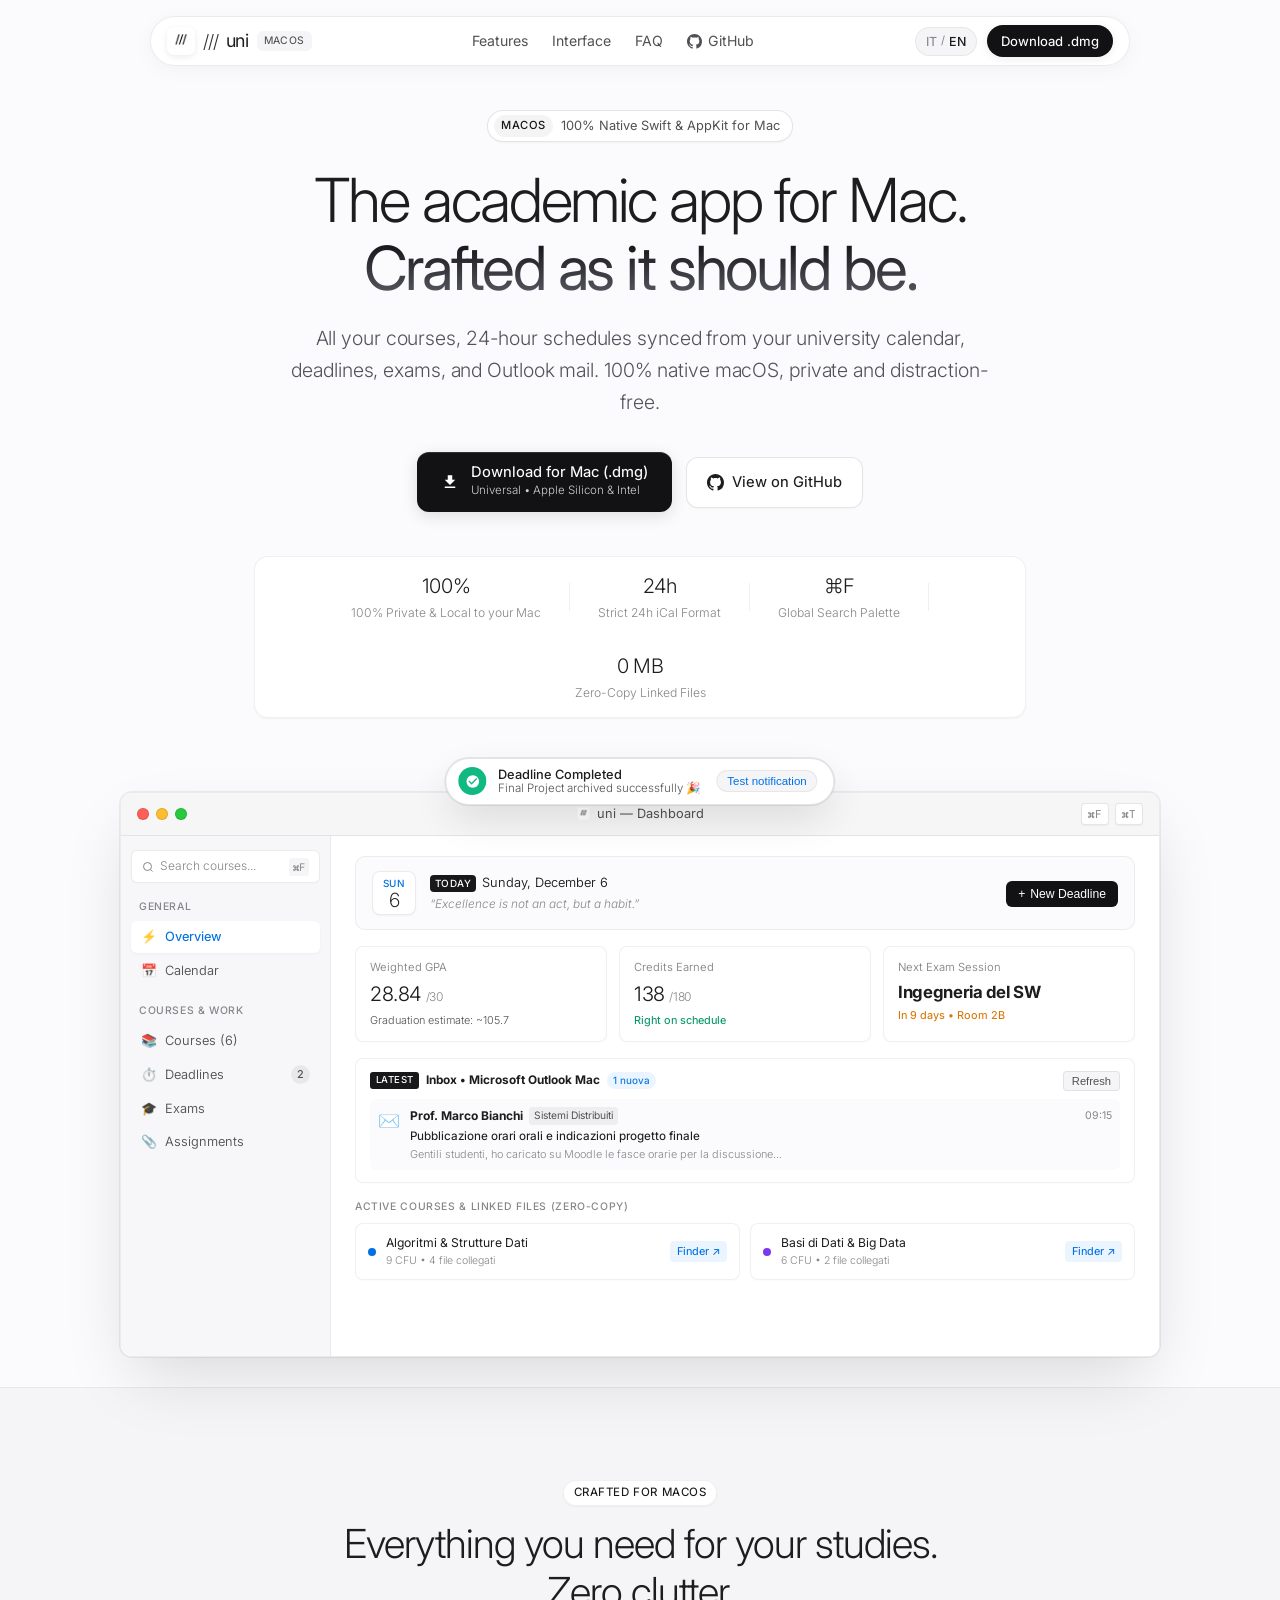
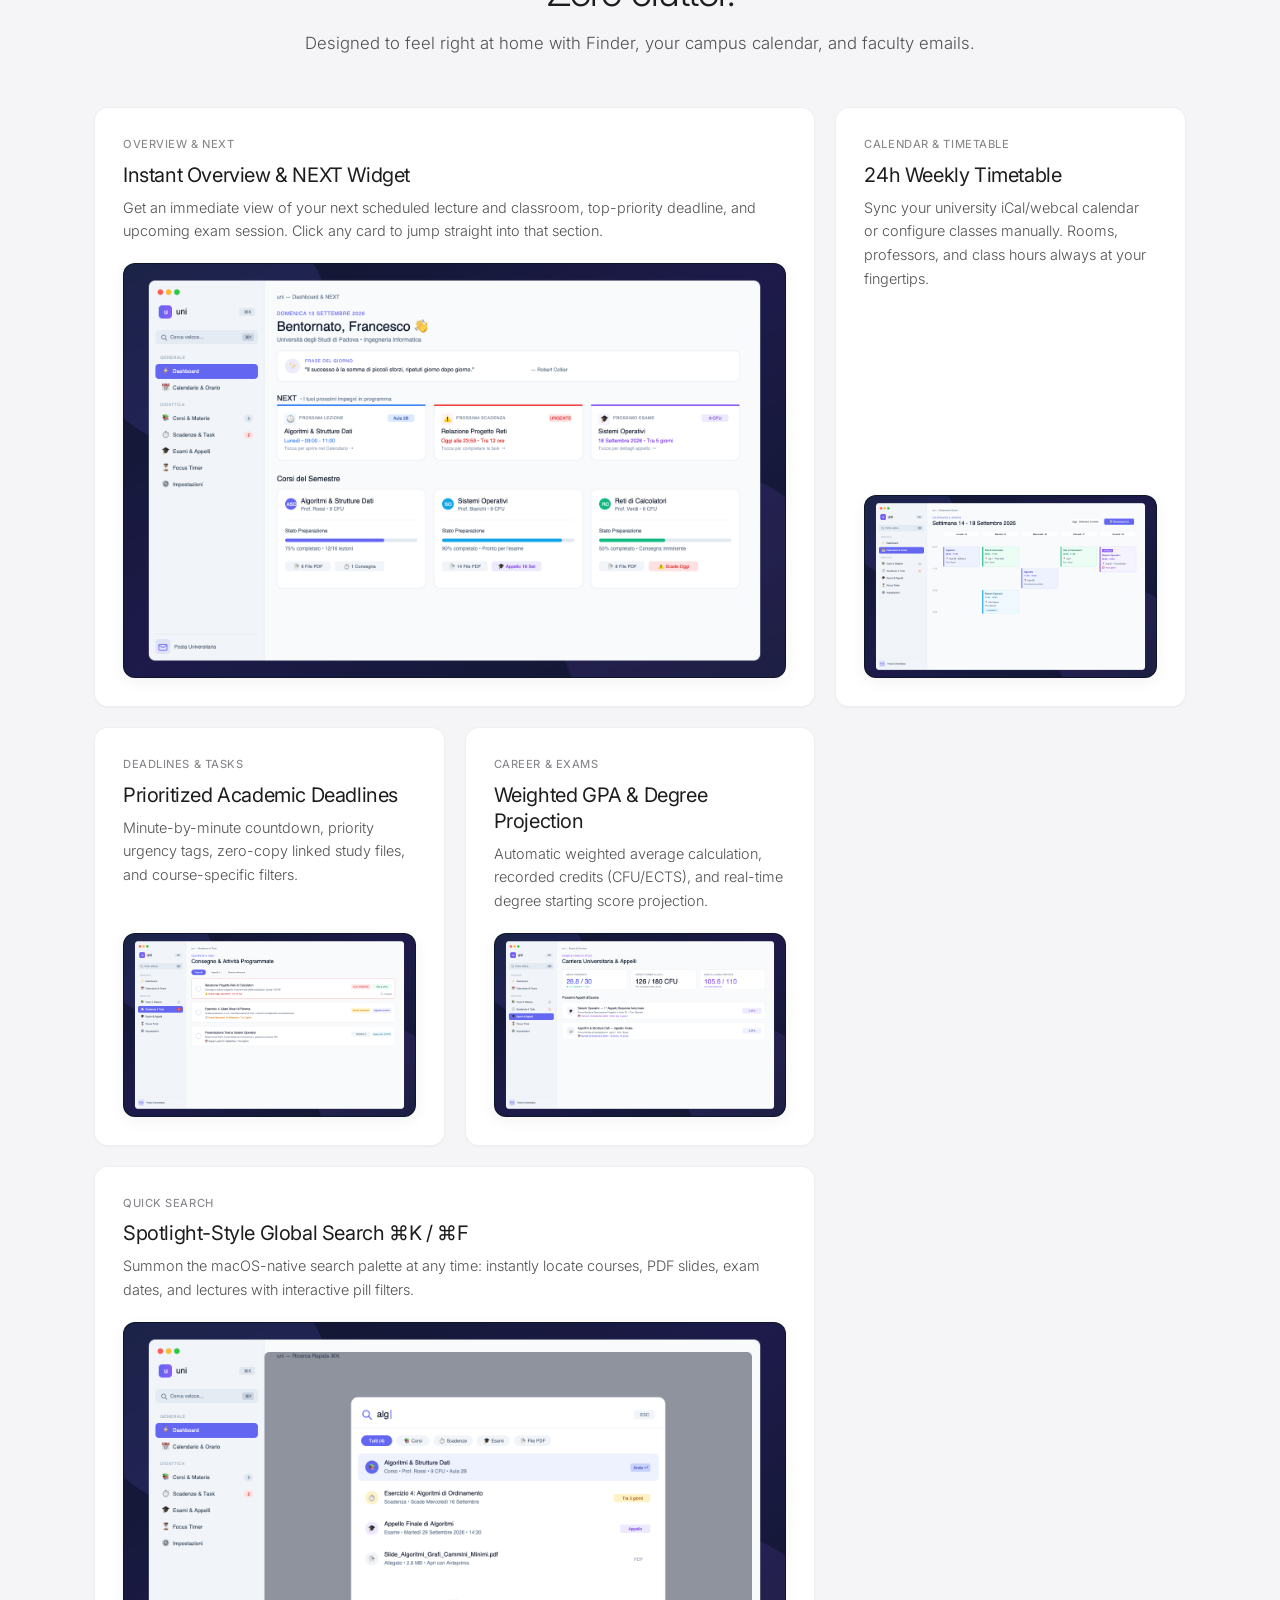
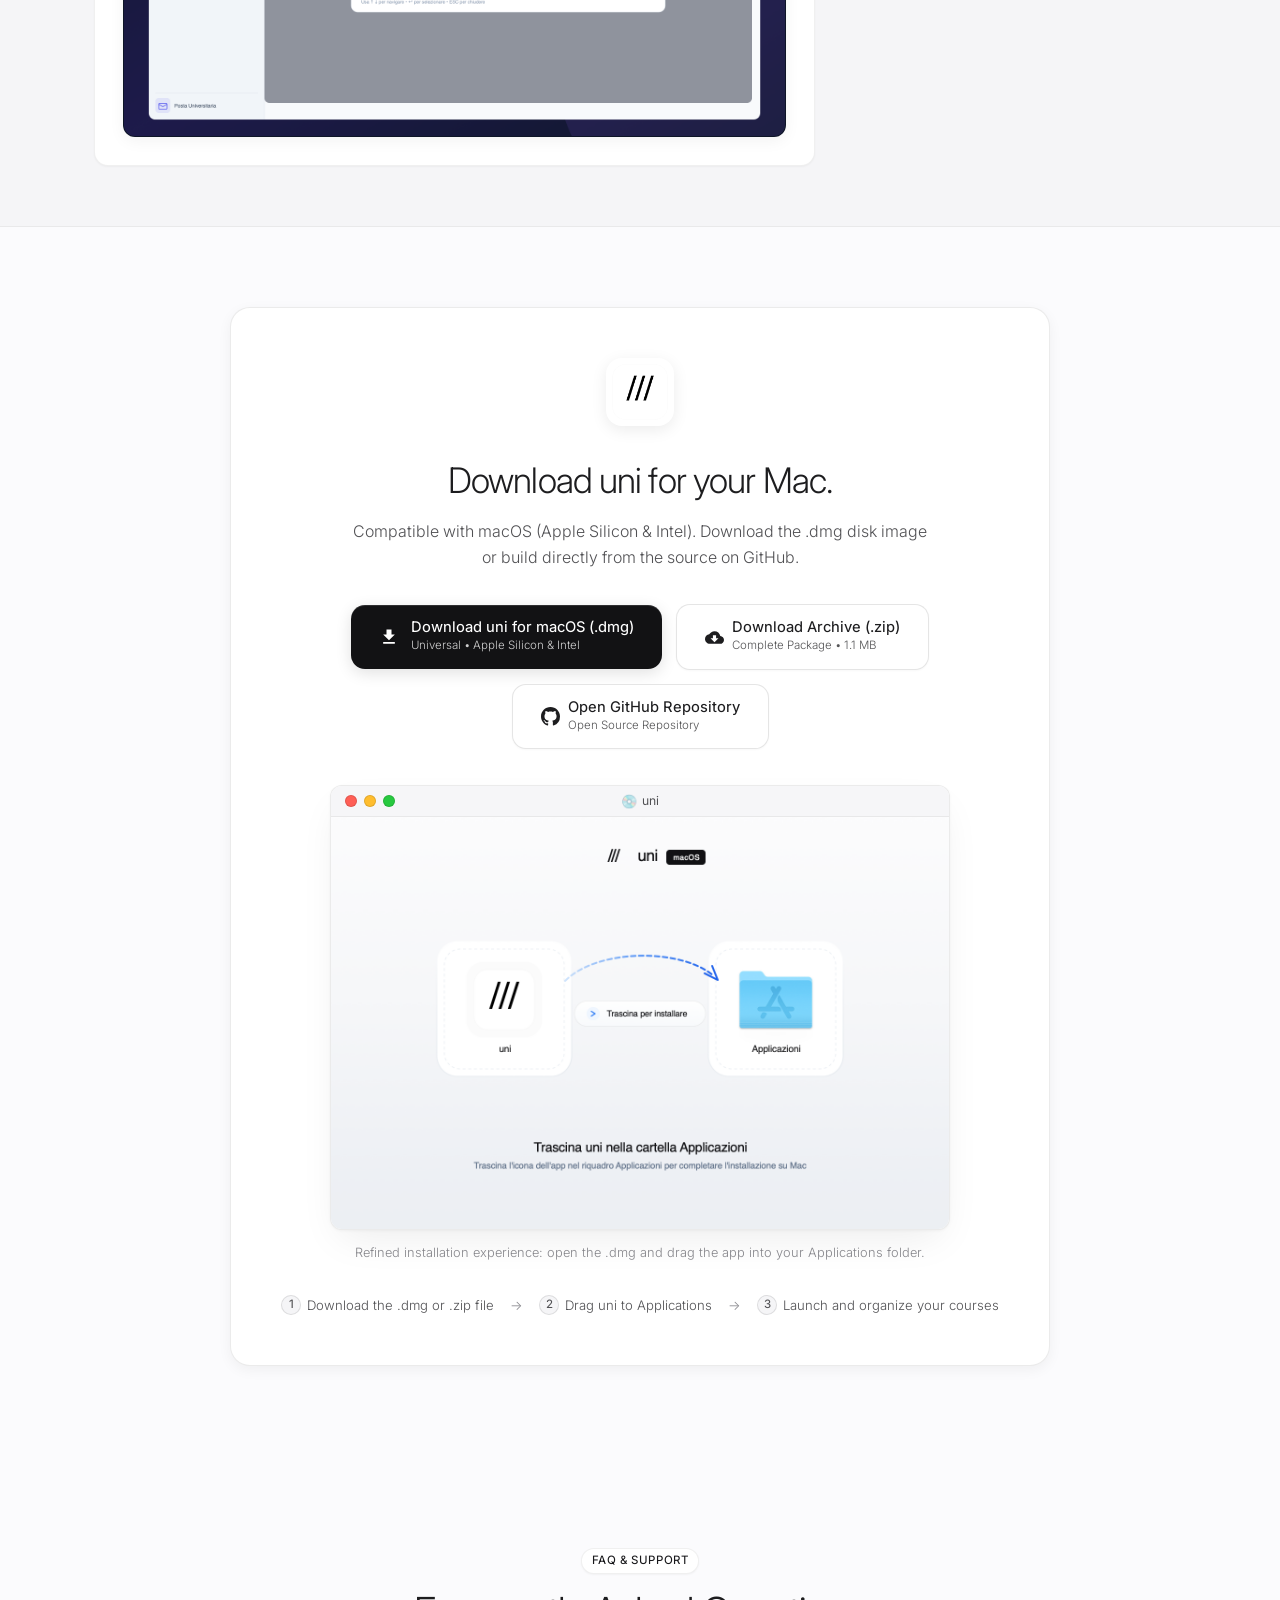
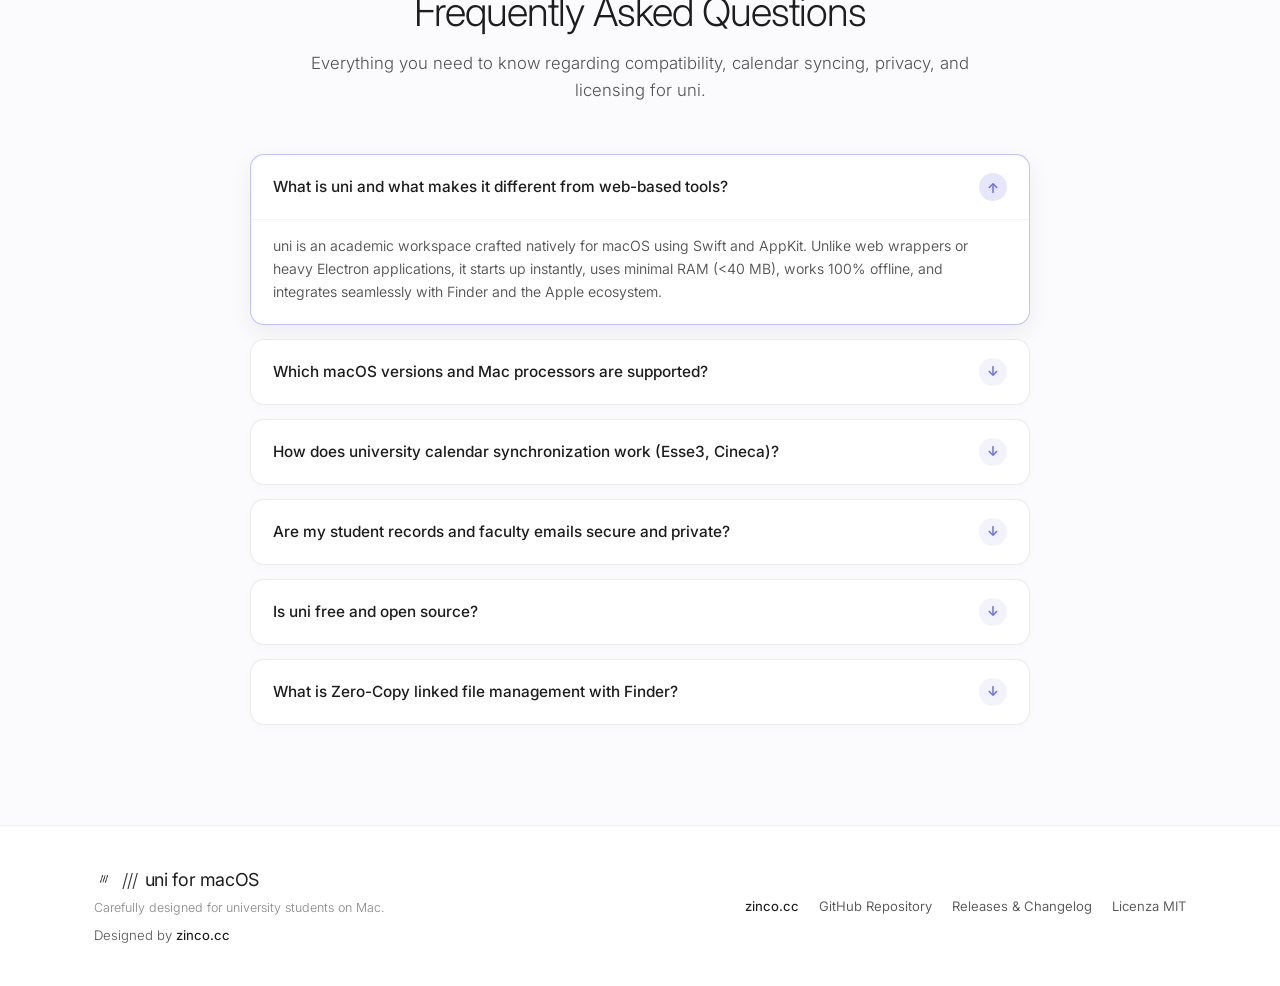
==== commit cd432266: "feat(seo): optimize website for search engines and AI crawlers (JSON-LD, robots.txt, sitemap.xml, ll" ====
--- a/docs/index.html
+++ b/docs/index.html
@@ -3,18 +3,151 @@
 <head>
   <meta charset="UTF-8">
   <meta name="viewport" content="width=device-width, initial-scale=1.0">
-  <title>uni — L'app accademica per Mac</title>
-  <meta name="description" content="Organizza le tue materie, sincronizza automaticamente i corsi da iCal con orari 24h, leggi le mail universitarie con Outlook Mac e gestisci voti e scadenze.">
-  
-  <!-- Open Graph -->
+  <title>uni — L'app accademica per Mac | Workspace per Studenti Universitari</title>
+  <meta name="description" content="uni è l'app accademica nativa per macOS in Swift & AppKit: sincronizzazione orari 24h da iCal (Esse3, Cineca), sezione NEXT, scadenze con priorità, media ponderata e zero file duplicati.">
+  <meta name="keywords" content="uni, app università mac, orario lezioni mac, media ponderata mac, esse3 ical, cineca calendario, macos student planner, app per studenti mac, swift appkit, macos academia, esse3 calendario mac">
+  <meta name="author" content="Francesco Zanchetta (zinco.cc)">
+  <meta name="robots" content="index, follow, max-image-preview:large, max-snippet:-1, max-video-preview:-1">
+  <meta name="theme-color" content="#FAFAFB">
+
+  <!-- Canonical & Multilingual SEO -->
+  <link rel="canonical" href="https://zjncoo.github.io/uni/">
+  <link rel="alternate" hreflang="it" href="https://zjncoo.github.io/uni/">
+  <link rel="alternate" hreflang="en" href="https://zjncoo.github.io/uni/?lang=en">
+  <link rel="alternate" hreflang="x-default" href="https://zjncoo.github.io/uni/">
+
+  <!-- AI Agents & LLM Discovery (llmstxt.org standard) -->
+  <link rel="help" type="text/markdown" href="llms.txt" title="LLMs & AI Context">
+  <link rel="alternate" type="text/markdown" href="llms-full.txt" title="Full Technical Context for AI Models">
+
+  <!-- Open Graph / Social Sharing -->
+  <meta property="og:site_name" content="uni for macOS">
   <meta property="og:title" content="uni — L'app accademica per Mac">
-  <meta property="og:description" content="Esperienza accademica nativa su macOS: orari 24h, Outlook LATEST, zero file duplicati e calcolo media ponderata.">
-  <meta property="og:image" content="assets/icon.png">
+  <meta property="og:description" content="100% nativa per macOS in Swift & AppKit: orari 24h da iCal, sezione NEXT, scadenze con priorità, media ponderata e zero-copy Finder. Privata e gratuita.">
+  <meta property="og:image" content="https://zjncoo.github.io/uni/assets/screenshots/dashboard.png">
+  <meta property="og:image:secure_url" content="https://zjncoo.github.io/uni/assets/screenshots/dashboard.png">
+  <meta property="og:image:type" content="image/png">
+  <meta property="og:image:width" content="1600">
+  <meta property="og:image:height" content="1000">
+  <meta property="og:image:alt" content="uni for macOS — Schermata Dashboard con orari, scadenze ed esami">
+  <meta property="og:url" content="https://zjncoo.github.io/uni/">
   <meta property="og:type" content="website">
-
-  <!-- Favicon -->
+  <meta property="og:locale" content="it_IT">
+  <meta property="og:locale:alternate" content="en_US">
+
+  <!-- Twitter / X Card -->
+  <meta name="twitter:card" content="summary_large_image">
+  <meta name="twitter:title" content="uni — L'app accademica per Mac">
+  <meta name="twitter:description" content="Workspace accademico nativo per macOS in Swift: orari 24h, scadenze, media ponderata e privacy locale 100%. Gratuita e open source.">
+  <meta name="twitter:image" content="https://zjncoo.github.io/uni/assets/screenshots/dashboard.png">
+  <meta name="twitter:image:alt" content="Interfaccia di uni per macOS">
+
+  <!-- Favicon & Icons -->
   <link rel="icon" type="image/png" href="assets/favicon.png">
   <link rel="apple-touch-icon" href="assets/icon.png">
+
+  <!-- Structured Data: Schema.org JSON-LD for Search Engines & AI Crawlers -->
+  <script type="application/ld+json">
+  {
+    "@context": "https://schema.org",
+    "@graph": [
+      {
+        "@type": "SoftwareApplication",
+        "@id": "https://zjncoo.github.io/uni/#software",
+        "name": "uni",
+        "alternateName": "uni for macOS",
+        "applicationCategory": "EducationalApplication",
+        "applicationSubCategory": "Student Planner & University Workspace",
+        "operatingSystem": "macOS 13.0 or later",
+        "url": "https://zjncoo.github.io/uni/",
+        "image": "https://zjncoo.github.io/uni/assets/icon.png",
+        "screenshot": [
+          "https://zjncoo.github.io/uni/assets/screenshots/dashboard.png",
+          "https://zjncoo.github.io/uni/assets/screenshots/calendar.png",
+          "https://zjncoo.github.io/uni/assets/screenshots/deadlines.png",
+          "https://zjncoo.github.io/uni/assets/screenshots/exams.png",
+          "https://zjncoo.github.io/uni/assets/screenshots/search.png"
+        ],
+        "description": "App nativa macOS in Swift & AppKit per studenti universitari: orario settimanale 24h da iCal (Esse3, Cineca), sezione NEXT, scadenze con priorità, media ponderata e zero file duplicati.",
+        "softwareVersion": "1.0.0",
+        "offers": {
+          "@type": "Offer",
+          "price": "0",
+          "priceCurrency": "EUR"
+        },
+        "downloadUrl": "https://github.com/zjncoo/uni/releases/latest/download/uni.dmg",
+        "author": {
+          "@type": "Person",
+          "name": "Francesco Zanchetta",
+          "url": "https://zinco.cc"
+        },
+        "license": "https://github.com/zjncoo/uni/blob/main/LICENSE"
+      },
+      {
+        "@type": "WebSite",
+        "@id": "https://zjncoo.github.io/uni/#website",
+        "url": "https://zjncoo.github.io/uni/",
+        "name": "uni — L'app accademica per Mac",
+        "description": "L'app accademica nativa per macOS: orari 24h, Outlook, zero-copy Finder e media ponderata.",
+        "inLanguage": ["it", "en"]
+      },
+      {
+        "@type": "FAQPage",
+        "@id": "https://zjncoo.github.io/uni/#faq",
+        "mainEntity": [
+          {
+            "@type": "Question",
+            "name": "Cos'è uni e quali vantaggi offre rispetto ad altre app?",
+            "acceptedAnswer": {
+              "@type": "Answer",
+              "text": "uni è un workspace accademico sviluppato nativamente per macOS in Swift e AppKit. A differenza di app web o basate su Electron, è ultra-reattiva, consuma pochissima memoria RAM (<40 MB), funziona al 100% offline ed è perfettamente integrata con il Finder e l'ecosistema Mac."
+            }
+          },
+          {
+            "@type": "Question",
+            "name": "Quali versioni di macOS e processori Mac sono supportati?",
+            "acceptedAnswer": {
+              "@type": "Answer",
+              "text": "uni è compilata come binario Universale nativo per macOS 13.0 (Ventura), macOS 14.0 (Sonoma) e macOS 15.0 (Sequoia) o successivi, pienamente compatibile sia con processori Apple Silicon (M1, M2, M3, M4) che con processori Intel."
+            }
+          },
+          {
+            "@type": "Question",
+            "name": "Come funziona la sincronizzazione con i calendari universitari (Esse3, Cineca)?",
+            "acceptedAnswer": {
+              "@type": "Answer",
+              "text": "uni supporta lo standard iCalendar (iCal/webcal RFC 5545). È sufficiente incollare il link del feed o importare il file .ics fornito dal proprio ateneo: l'app ripulisce i titoli da codici inutili, individua docenti, aule ed imposta l'orario settimanale rigoroso a 24 ore."
+            }
+          },
+          {
+            "@type": "Question",
+            "name": "I miei dati accademici e le mie email sono al sicuro e privati?",
+            "acceptedAnswer": {
+              "@type": "Answer",
+              "text": "Sì, al 100%. uni segue una rigida politica di privacy locale: nessun dato viene mai inviato a server esterni, non è presente alcuna telemetria o tracciamento e le comunicazioni con Outlook avvengono solo tramite AppleScript locale sul tuo Mac."
+            }
+          },
+          {
+            "@type": "Question",
+            "name": "L'app è gratuita e open source?",
+            "acceptedAnswer": {
+              "@type": "Answer",
+              "text": "Sì, uni è completamente gratuita e rilasciata con codice sorgente aperto sotto licenza libera MIT su GitHub, senza abbonamenti né acquisti in-app."
+            }
+          },
+          {
+            "@type": "Question",
+            "name": "Cosa significa gestione file Zero-Copy con il Finder?",
+            "acceptedAnswer": {
+              "@type": "Answer",
+              "text": "Quando colleghi dispense, slide o PDF a una materia in uni, i file rimangono esattamente nelle loro cartelle originali nel Finder tramite security-scoped bookmarks, senza occupare spazio su disco duplicato."
+            }
+          }
+        ]
+      }
+    ]
+  }
+  </script>
 
   <!-- Fonts: Inter (Refined Light Weights) & JetBrains Mono -->
   <link rel="preconnect" href="https://fonts.googleapis.com">
@@ -37,6 +170,7 @@
       <div class="nav-links">
         <a href="#features" data-i18n="nav_features">Funzionalità</a>
         <a href="#preview" data-i18n="nav_preview">Interfaccia</a>
+        <a href="#faq" data-i18n="nav_faq">FAQ</a>
         <a href="https://github.com/zjncoo/uni" target="_blank" rel="noopener" class="nav-github-link">
           <svg class="gh-svg" viewBox="0 0 24 24" width="15" height="15" fill="currentColor">
             <path d="M12 0C5.37 0 0 5.37 0 12c0 5.31 3.435 9.795 8.205 11.385.6.105.825-.255.825-.57 0-.285-.015-1.23-.015-2.235-3.015.555-3.795-.735-4.035-1.41-.135-.345-.72-1.41-1.23-1.695-.42-.225-1.02-.78-.015-.795.945-.015 1.62.87 1.845 1.23 1.08 1.815 2.805 1.305 3.495.99.105-.78.42-1.305.765-1.605-2.67-.3-5.46-1.335-5.46-5.925 0-1.305.465-2.385 1.23-3.225-.12-.3-.54-1.53.12-3.18 0 0 1.005-.315 3.3 1.23.96-.27 1.98-.405 3-.405s2.04.135 3 .405c2.295-1.56 3.3-1.23 3.3-1.23.66 1.65.24 2.88.12 3.18.765.84 1.23 1.905 1.23 3.225 0 4.605-2.805 5.625-5.475 5.925.435.375.81 1.095.81 2.22 0 1.605-.015 2.895-.015 3.3 0 .315.225.69.825.57A12.02 12.02 0 0024 12c0-6.63-5.37-12-12-12z"/>
@@ -482,6 +616,81 @@
     </div>
   </section>
 
+  <!-- FAQ Section (Schema.org FAQPage aligned) -->
+  <section class="faq-section" id="faq">
+    <div class="container">
+      <div class="section-header-center">
+        <span class="section-tag" data-i18n="faq_badge">FAQ &amp; Assistenza</span>
+        <h2 class="section-title-center" data-i18n="faq_title">Domande Frequenti</h2>
+        <p class="section-subtitle-center" data-i18n="faq_subtitle">
+          Tutto quello che c'è da sapere su compatibilità, sincronizzazione calendari, privacy e licenza di uni.
+        </p>
+      </div>
+
+      <div class="faq-accordion-container">
+        <details class="faq-item" open>
+          <summary class="faq-question">
+            <span data-i18n="faq_q1">Cos'è uni e quali vantaggi offre rispetto ad altre app?</span>
+            <span class="faq-icon" aria-hidden="true">↓</span>
+          </summary>
+          <div class="faq-answer">
+            <p data-i18n="faq_a1">uni è un workspace accademico sviluppato nativamente per macOS in Swift e AppKit. A differenza di app web o basate su Electron, è ultra-reattiva, consuma pochissima memoria RAM (&lt;40 MB), funziona al 100% offline ed è perfettamente integrata con il Finder e l'ecosistema Mac.</p>
+          </div>
+        </details>
+
+        <details class="faq-item">
+          <summary class="faq-question">
+            <span data-i18n="faq_q2">Quali versioni di macOS e processori Mac sono supportati?</span>
+            <span class="faq-icon" aria-hidden="true">↓</span>
+          </summary>
+          <div class="faq-answer">
+            <p data-i18n="faq_a2">uni è compilata come binario Universale nativo per macOS 13.0 (Ventura), macOS 14.0 (Sonoma) e macOS 15.0 (Sequoia) o successivi, pienamente compatibile sia con processori Apple Silicon (M1, M2, M3, M4) che con processori Intel.</p>
+          </div>
+        </details>
+
+        <details class="faq-item">
+          <summary class="faq-question">
+            <span data-i18n="faq_q3">Come funziona la sincronizzazione con i calendari universitari (Esse3, Cineca)?</span>
+            <span class="faq-icon" aria-hidden="true">↓</span>
+          </summary>
+          <div class="faq-answer">
+            <p data-i18n="faq_a3">uni supporta lo standard iCalendar (iCal/webcal RFC 5545). È sufficiente incollare il link del feed o importare il file .ics fornito dal proprio ateneo: l'app ripulisce i titoli da codici inutili, individua docenti, aule ed imposta l'orario settimanale rigoroso a 24 ore.</p>
+          </div>
+        </details>
+
+        <details class="faq-item">
+          <summary class="faq-question">
+            <span data-i18n="faq_q4">I miei dati accademici e le mie email sono al sicuro e privati?</span>
+            <span class="faq-icon" aria-hidden="true">↓</span>
+          </summary>
+          <div class="faq-answer">
+            <p data-i18n="faq_a4">Sì, al 100%. uni segue una rigida politica di privacy locale: nessun dato viene mai inviato a server esterni, non è presente alcuna telemetria o tracciamento e le comunicazioni con Outlook avvengono solo tramite AppleScript locale sul tuo Mac.</p>
+          </div>
+        </details>
+
+        <details class="faq-item">
+          <summary class="faq-question">
+            <span data-i18n="faq_q5">L'app è gratuita e open source?</span>
+            <span class="faq-icon" aria-hidden="true">↓</span>
+          </summary>
+          <div class="faq-answer">
+            <p data-i18n="faq_a5">Sì, uni è completamente gratuita e rilasciata con codice sorgente aperto sotto licenza libera MIT su GitHub, senza abbonamenti né acquisti in-app.</p>
+          </div>
+        </details>
+
+        <details class="faq-item">
+          <summary class="faq-question">
+            <span data-i18n="faq_q6">Cosa significa gestione file Zero-Copy con il Finder?</span>
+            <span class="faq-icon" aria-hidden="true">↓</span>
+          </summary>
+          <div class="faq-answer">
+            <p data-i18n="faq_a6">Quando colleghi dispense, slide o PDF a una materia in uni, i file rimangono esattamente nelle loro cartelle originali nel Finder tramite security-scoped bookmarks, senza occupare spazio su disco duplicato.</p>
+          </div>
+        </details>
+      </div>
+    </div>
+  </section>
+
   <!-- Footer -->
   <footer class="site-footer">
     <div class="container footer-content">
--- a/docs/style.css
+++ b/docs/style.css
@@ -1719,6 +1719,98 @@
 }
 
 /* ===================================================================
+   FAQ Section (Schema & SEO Optimized)
+   =================================================================== */
+.faq-section {
+  padding: 80px 0 100px;
+  background: var(--bg-canvas);
+}
+
+.faq-accordion-container {
+  max-width: 780px;
+  margin: 40px auto 0;
+  display: flex;
+  flex-direction: column;
+  gap: 14px;
+}
+
+.faq-item {
+  background: #FFFFFF;
+  border: 1px solid rgba(0, 0, 0, 0.08);
+  border-radius: 14px;
+  overflow: hidden;
+  box-shadow: 0 2px 8px rgba(0, 0, 0, 0.02);
+  transition: border-color var(--transition-fast), box-shadow var(--transition-fast);
+}
+
+.faq-item:hover {
+  border-color: rgba(99, 102, 241, 0.3);
+  box-shadow: 0 6px 18px rgba(0, 0, 0, 0.05);
+}
+
+.faq-item[open] {
+  border-color: rgba(99, 102, 241, 0.4);
+  box-shadow: 0 8px 24px rgba(0, 0, 0, 0.06);
+}
+
+.faq-question {
+  display: flex;
+  align-items: center;
+  justify-content: space-between;
+  padding: 18px 22px;
+  font-size: 0.96rem;
+  font-weight: 500;
+  color: var(--text-primary);
+  cursor: pointer;
+  user-select: none;
+  list-style: none;
+  transition: color var(--transition-fast);
+}
+
+.faq-question::-webkit-details-marker {
+  display: none;
+}
+
+.faq-question:focus-visible {
+  outline: 2px solid #6366F1;
+  outline-offset: -2px;
+}
+
+.faq-icon {
+  font-size: 0.85rem;
+  font-weight: 600;
+  color: #6366F1;
+  background: rgba(99, 102, 241, 0.08);
+  width: 28px;
+  height: 28px;
+  border-radius: 50%;
+  display: inline-flex;
+  align-items: center;
+  justify-content: center;
+  transition: transform 0.3s cubic-bezier(0.16, 1, 0.3, 1), background 0.2s ease;
+  flex-shrink: 0;
+  margin-left: 12px;
+}
+
+.faq-item[open] .faq-icon {
+  transform: rotate(180deg);
+  background: rgba(99, 102, 241, 0.16);
+}
+
+.faq-answer {
+  padding: 0 22px 20px;
+  border-top: 1px solid rgba(0, 0, 0, 0.04);
+}
+
+.faq-answer p {
+  font-size: 0.88rem;
+  line-height: 1.65;
+  color: var(--text-secondary);
+  font-weight: 350;
+  margin: 14px 0 0;
+}
+
+/* ===================================================================
    Responsive Breakpoints
    =================================================================== */
 @media (max-width: 900px) {
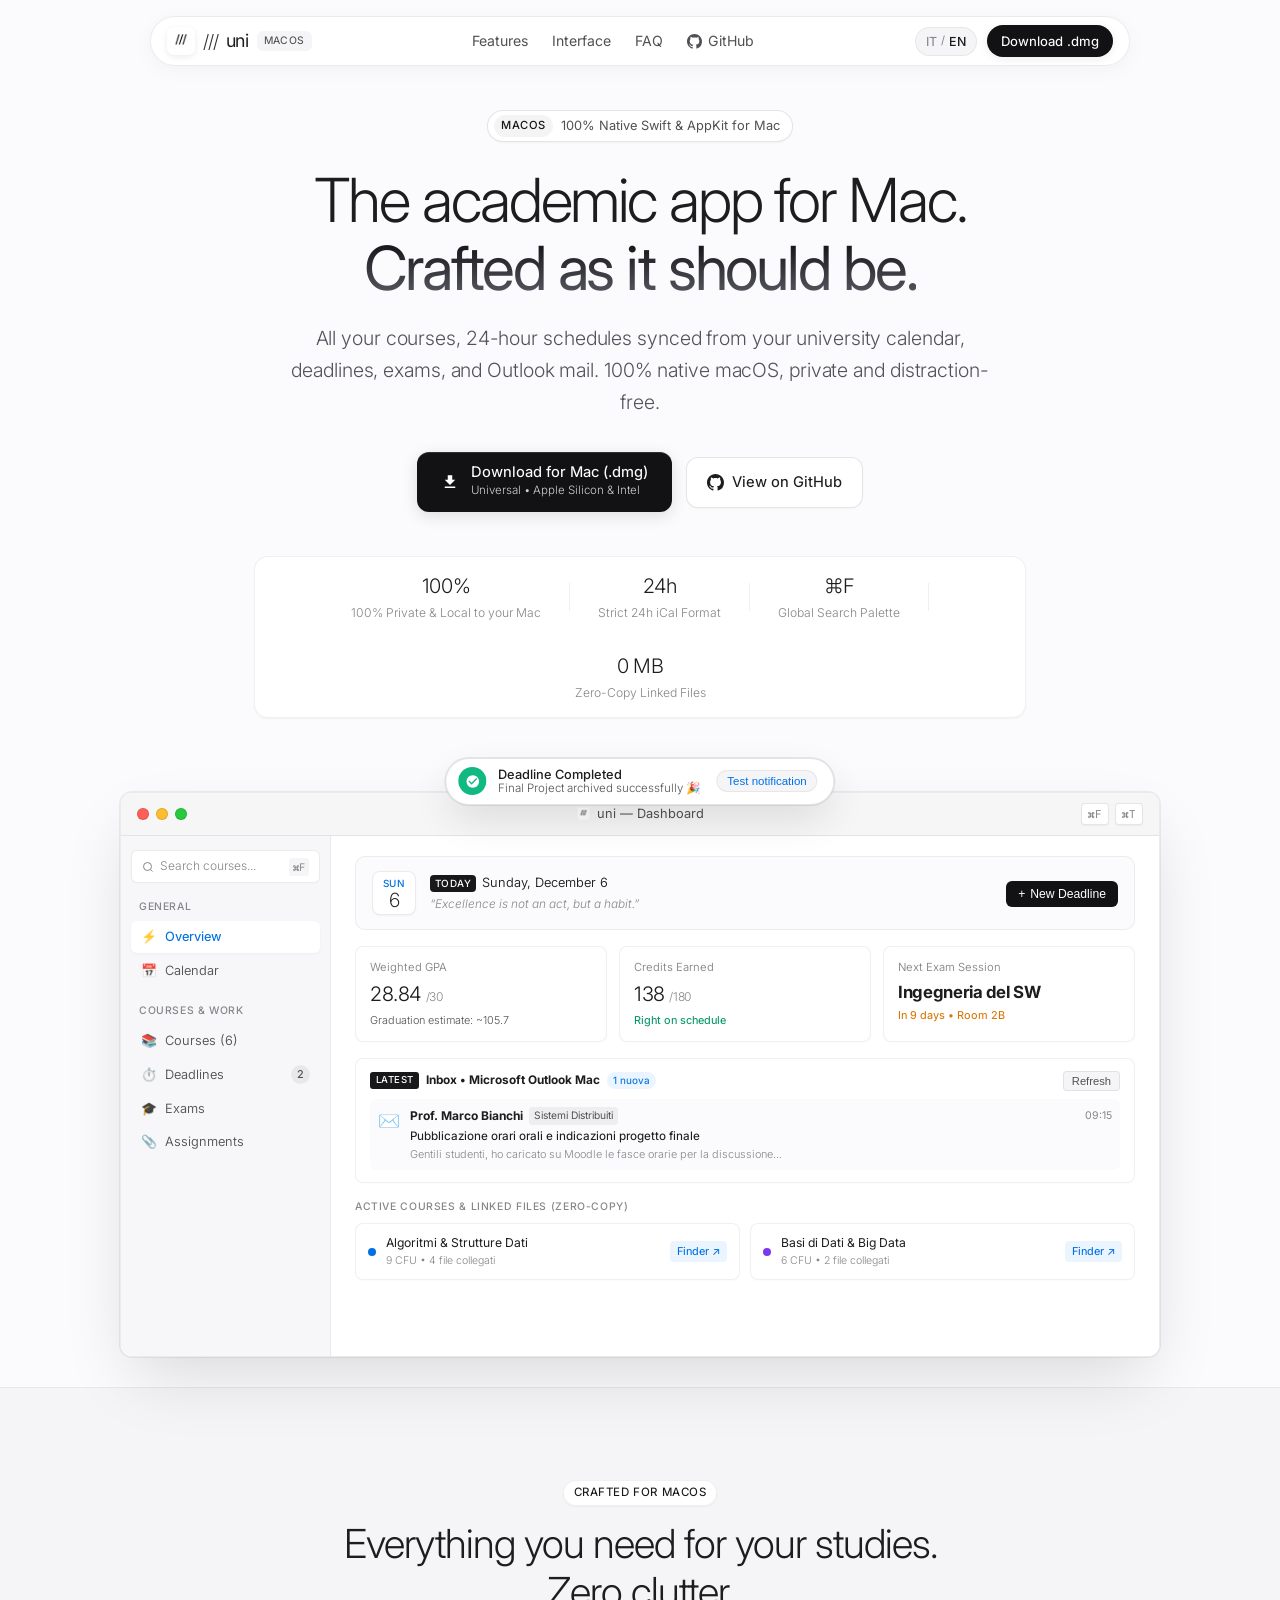
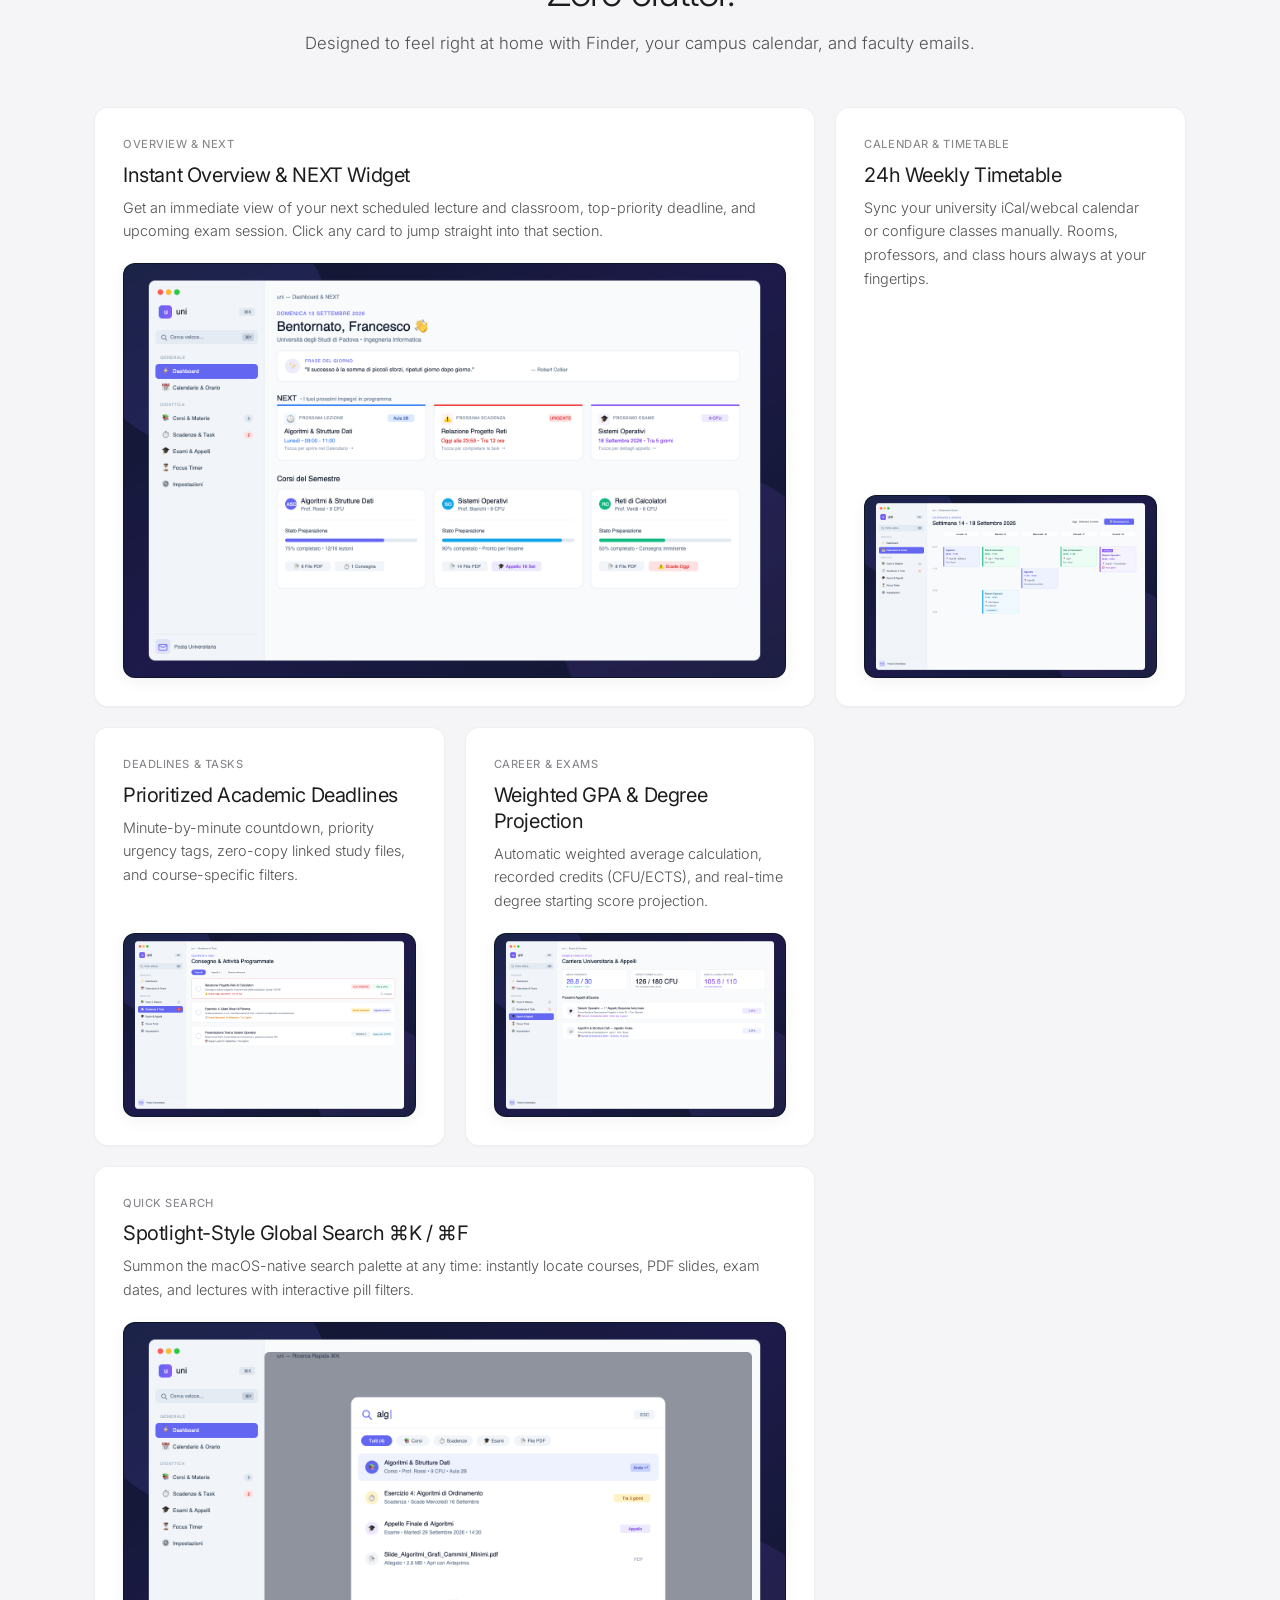
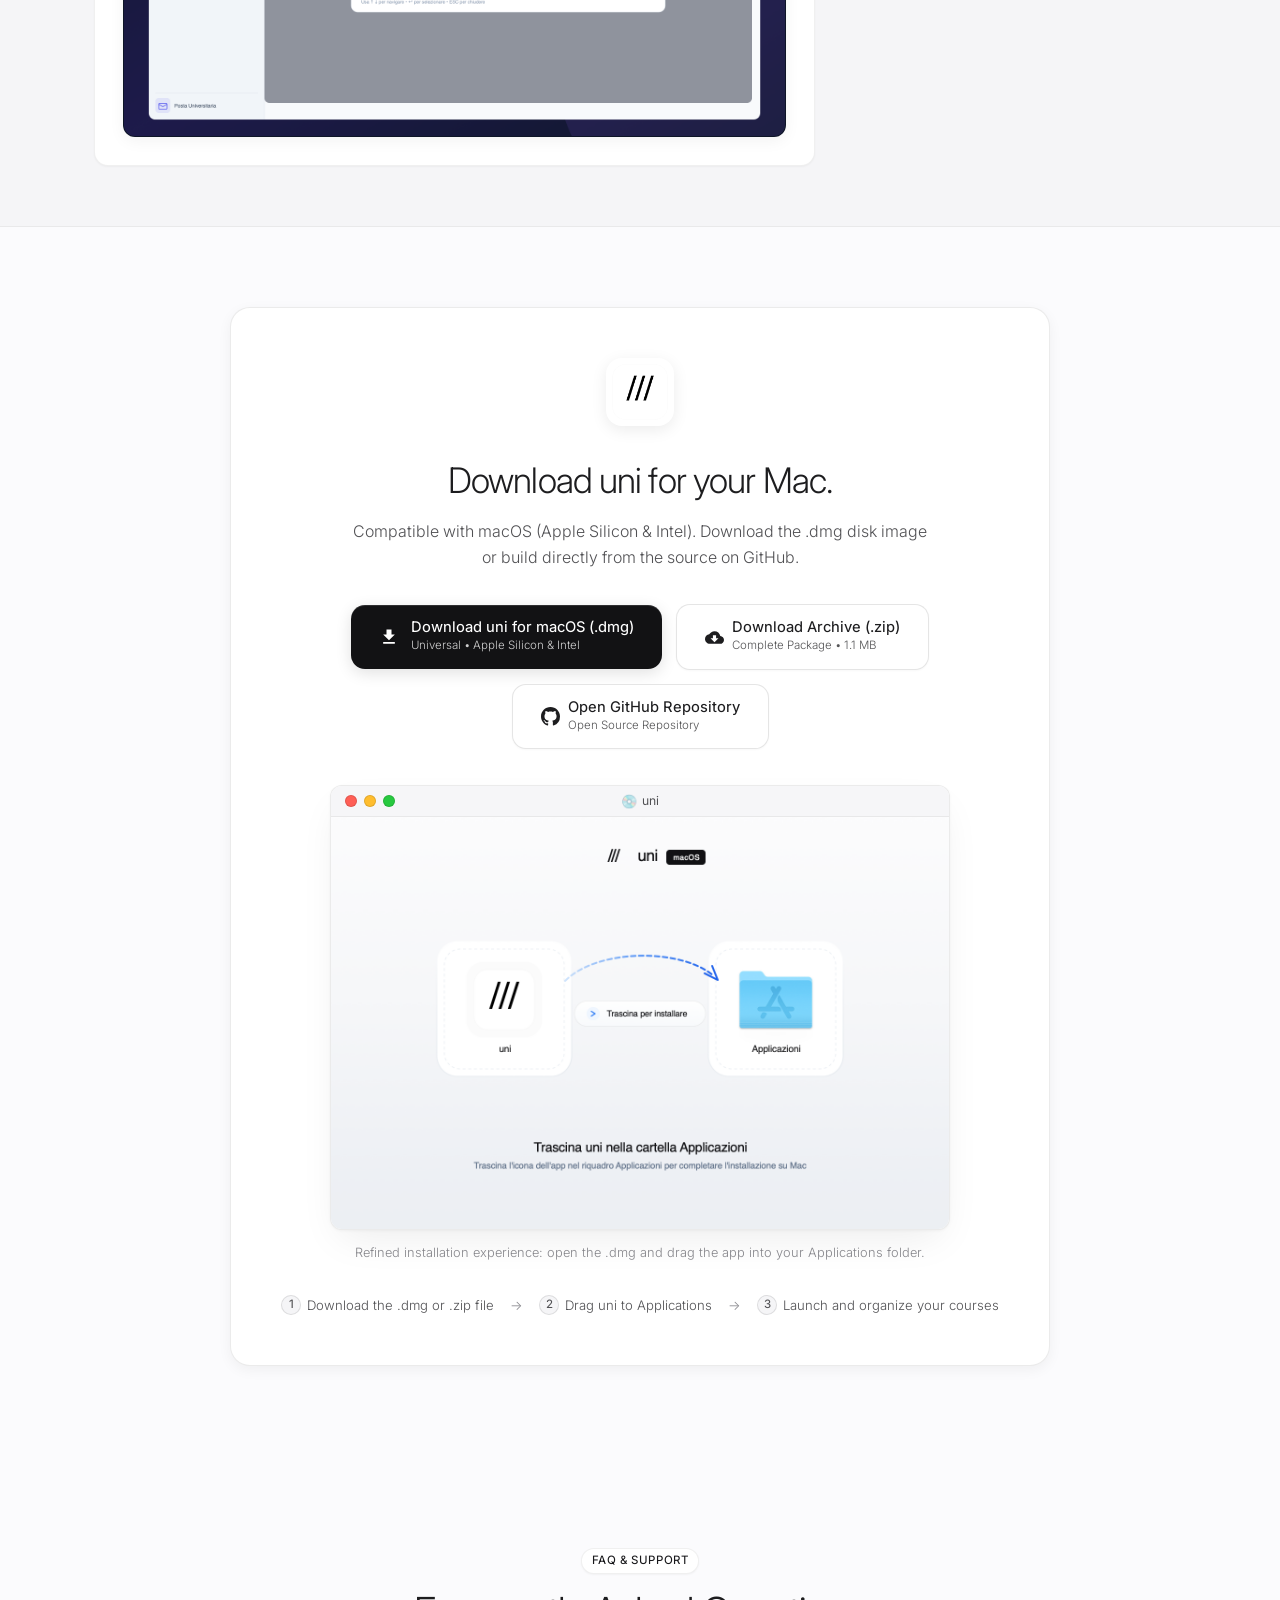
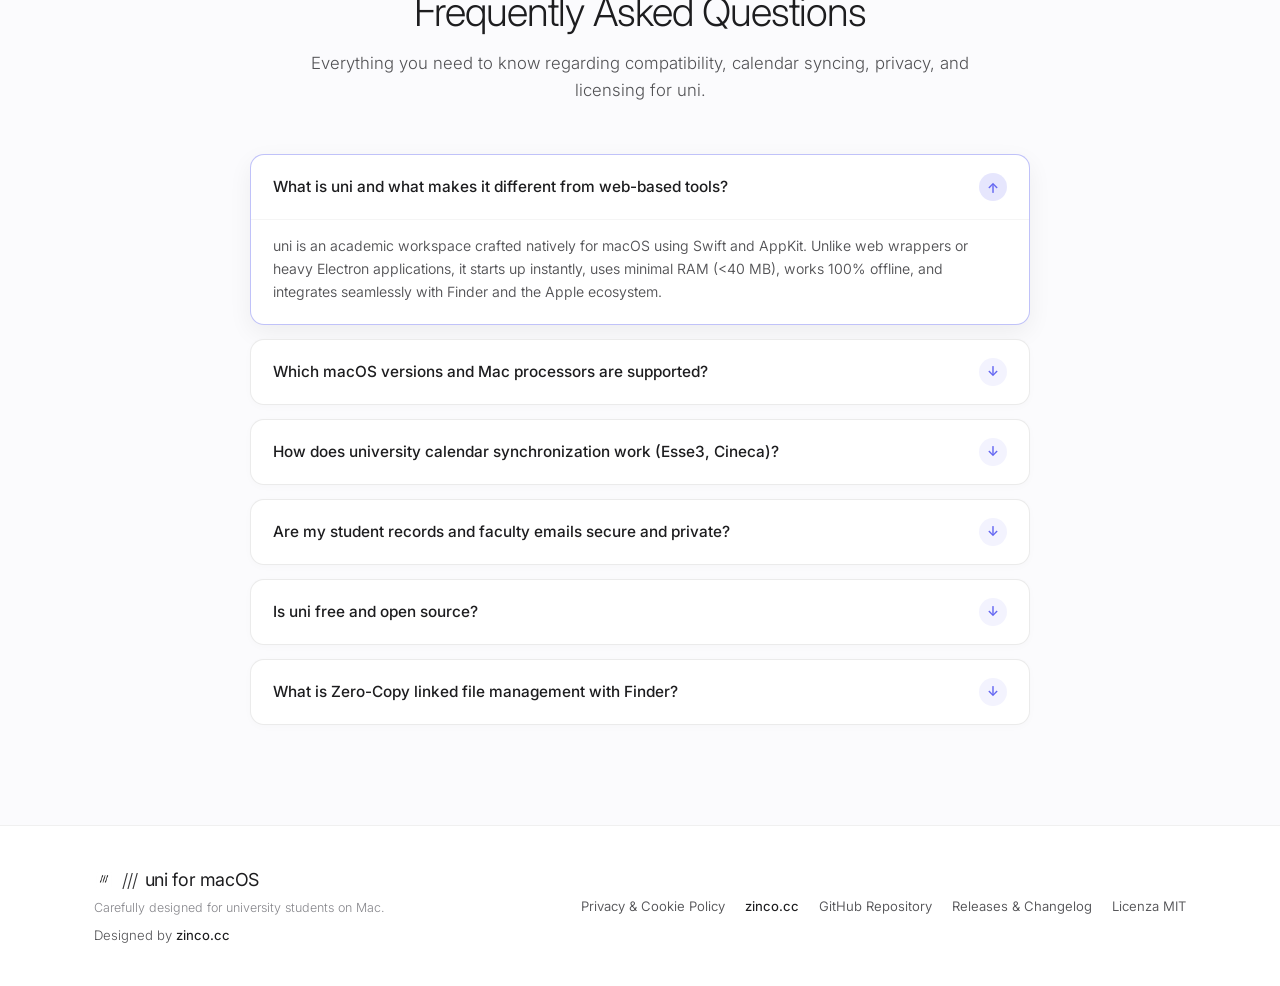
==== commit e4564205: "feat(legal): add GDPR-compliant Privacy Policy and Cookie Policy page with bilingual support" ====
--- a/docs/index.html
+++ b/docs/index.html
@@ -705,6 +705,7 @@
       </div>
 
       <div class="footer-links">
+        <a href="privacy.html" data-i18n="footer_privacy">Privacy &amp; Cookie Policy</a>
         <a href="https://zinco.cc" target="_blank" rel="noopener" class="footer-portfolio-link">zinco.cc</a>
         <a href="https://github.com/zjncoo/uni" target="_blank" rel="noopener">GitHub Repository</a>
         <a href="https://github.com/zjncoo/uni/releases" target="_blank" rel="noopener">Releases & Changelog</a>
--- a/docs/style.css
+++ b/docs/style.css
@@ -1811,6 +1811,172 @@
 }
 
 /* ===================================================================
+   Legal & Privacy Policy Pages
+   =================================================================== */
+.legal-main {
+  padding: 60px 0 100px;
+  background: var(--bg-canvas);
+  min-height: 80vh;
+}
+
+.legal-container {
+  max-width: 820px;
+  margin: 0 auto;
+  padding: 0 24px;
+}
+
+.legal-header {
+  margin-bottom: 48px;
+  text-align: left;
+}
+
+.legal-title {
+  font-size: 2.3rem;
+  font-weight: 400;
+  color: var(--text-primary);
+  margin-top: 14px;
+  margin-bottom: 8px;
+  letter-spacing: -0.025em;
+  line-height: 1.25;
+}
+
+.legal-updated {
+  font-size: 0.85rem;
+  color: var(--text-muted);
+  font-weight: 300;
+}
+
+.legal-section {
+  margin-bottom: 44px;
+}
+
+.legal-section h2 {
+  font-size: 1.35rem;
+  font-weight: 500;
+  color: var(--text-primary);
+  margin-bottom: 14px;
+  letter-spacing: -0.01em;
+}
+
+.legal-section h3 {
+  font-size: 1.05rem;
+  font-weight: 500;
+  color: var(--text-primary);
+  margin: 22px 0 12px;
+}
+
+.legal-section p {
+  font-size: 0.95rem;
+  line-height: 1.7;
+  color: var(--text-secondary);
+  margin-bottom: 14px;
+  font-weight: 350;
+}
+
+.legal-section ul {
+  margin: 14px 0 20px 24px;
+  color: var(--text-secondary);
+  line-height: 1.7;
+  font-size: 0.94rem;
+}
+
+.legal-section li {
+  margin-bottom: 8px;
+}
+
+.legal-callout {
+  background: #F8FAFC;
+  border-left: 4px solid #3B82F6;
+  padding: 16px 20px;
+  border-radius: 8px;
+  margin: 18px 0 24px;
+}
+
+.legal-callout strong {
+  display: block;
+  font-size: 0.95rem;
+  font-weight: 500;
+  color: var(--text-primary);
+  margin-bottom: 4px;
+}
+
+.legal-callout p {
+  font-size: 0.88rem;
+  color: var(--text-secondary);
+  margin: 0;
+  line-height: 1.55;
+}
+
+.legal-callout.success {
+  border-left-color: #10B981;
+  background: #F0FDF4;
+}
+
+.cookie-table-wrapper {
+  overflow-x: auto;
+  margin: 22px 0 26px;
+  border: 1px solid rgba(0, 0, 0, 0.08);
+  border-radius: 12px;
+  background: #FFFFFF;
+}
+
+.cookie-table {
+  width: 100%;
+  border-collapse: collapse;
+  text-align: left;
+  font-size: 0.85rem;
+}
+
+.cookie-table th {
+  background: #F8FAFC;
+  padding: 12px 16px;
+  font-weight: 500;
+  color: var(--text-primary);
+  border-bottom: 1px solid rgba(0, 0, 0, 0.08);
+  font-size: 0.78rem;
+  text-transform: uppercase;
+  letter-spacing: 0.03em;
+}
+
+.cookie-table td {
+  padding: 14px 16px;
+  border-bottom: 1px solid rgba(0, 0, 0, 0.05);
+  color: var(--text-secondary);
+  vertical-align: top;
+  line-height: 1.55;
+}
+
+.cookie-table tr:last-child td {
+  border-bottom: none;
+}
+
+.cookie-table code {
+  font-family: var(--font-mono);
+  font-size: 0.78rem;
+  background: var(--bg-subtle);
+  padding: 2px 6px;
+  border-radius: 4px;
+  color: var(--text-primary);
+}
+
+.badge-tech {
+  display: inline-block;
+  padding: 3px 8px;
+  border-radius: 4px;
+  font-size: 0.72rem;
+  font-weight: 500;
+  background: #EFF6FF;
+  color: #1D4ED8;
+  white-space: nowrap;
+}
+
+.legal-back-row {
+  margin-top: 48px;
+  padding-top: 32px;
+  border-top: 1px solid rgba(0, 0, 0, 0.08);
+}
+
+/* ===================================================================
    Responsive Breakpoints
    =================================================================== */
 @media (max-width: 900px) {
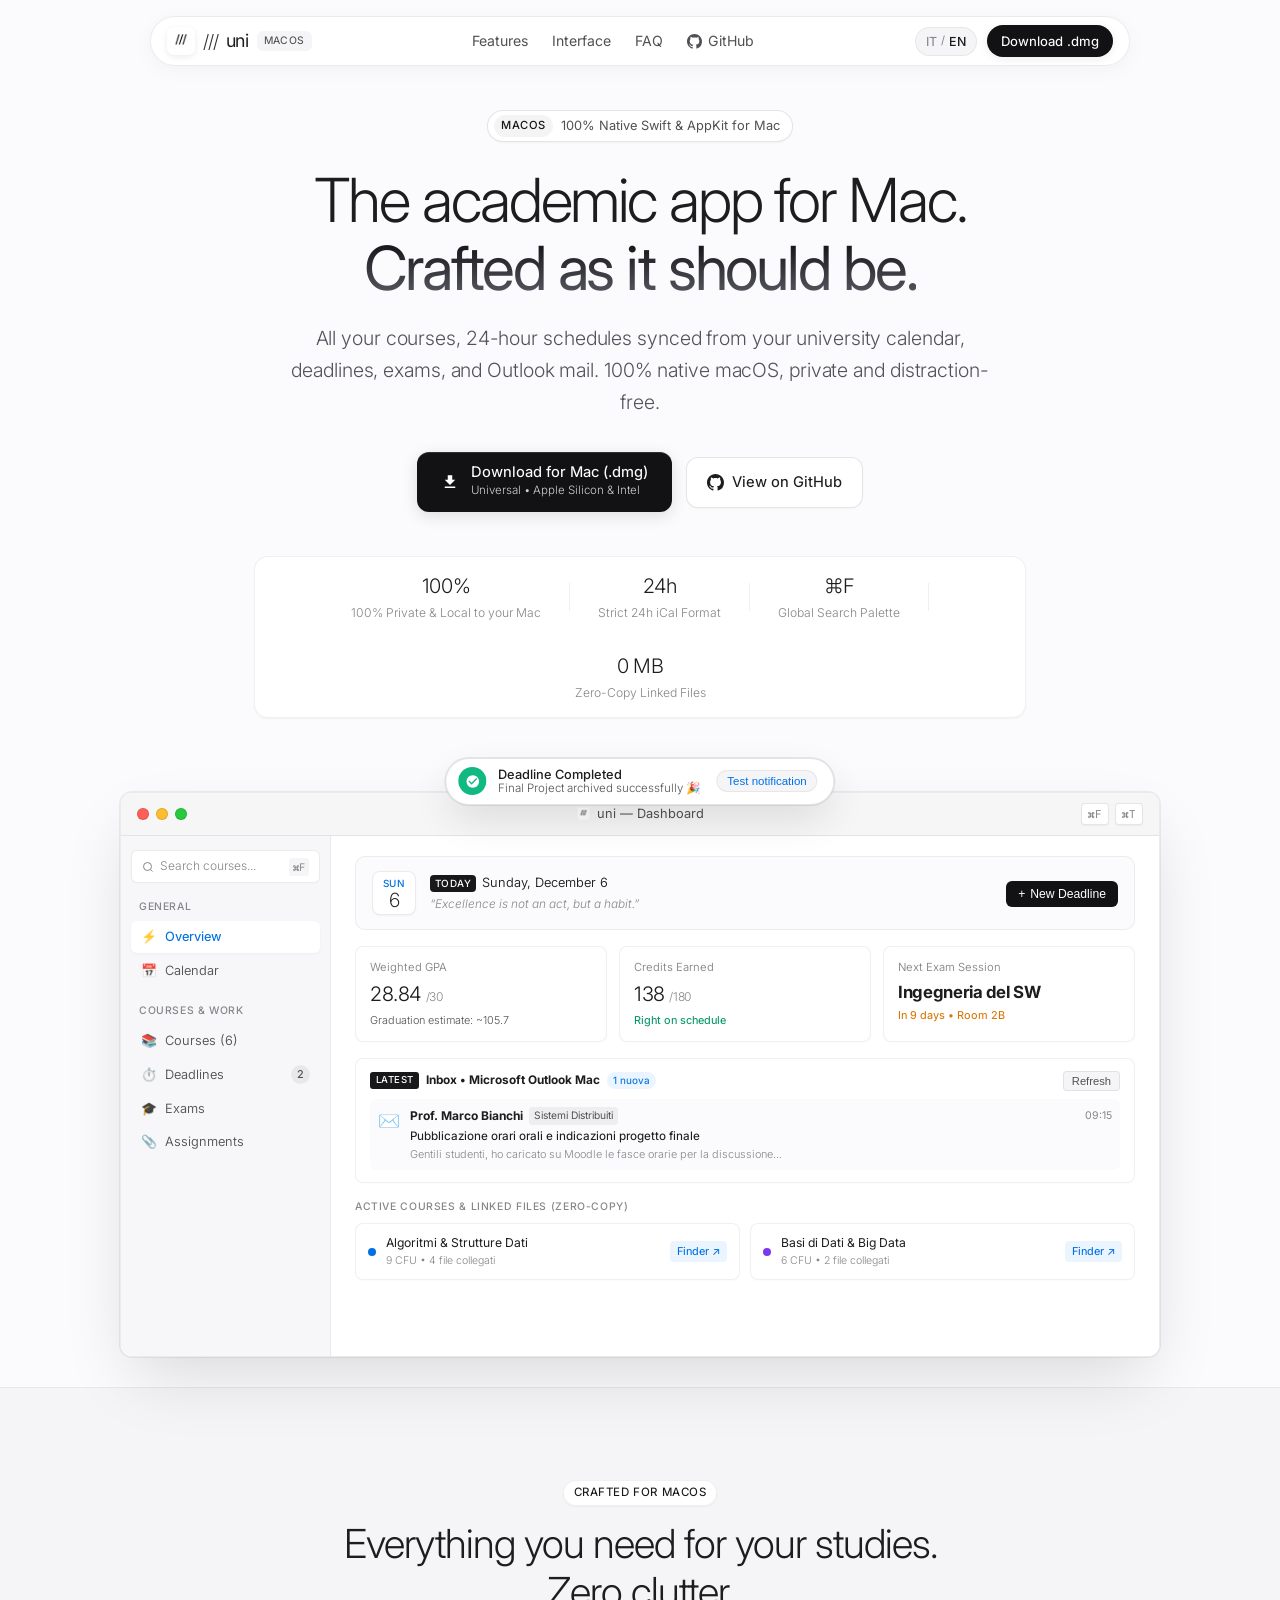
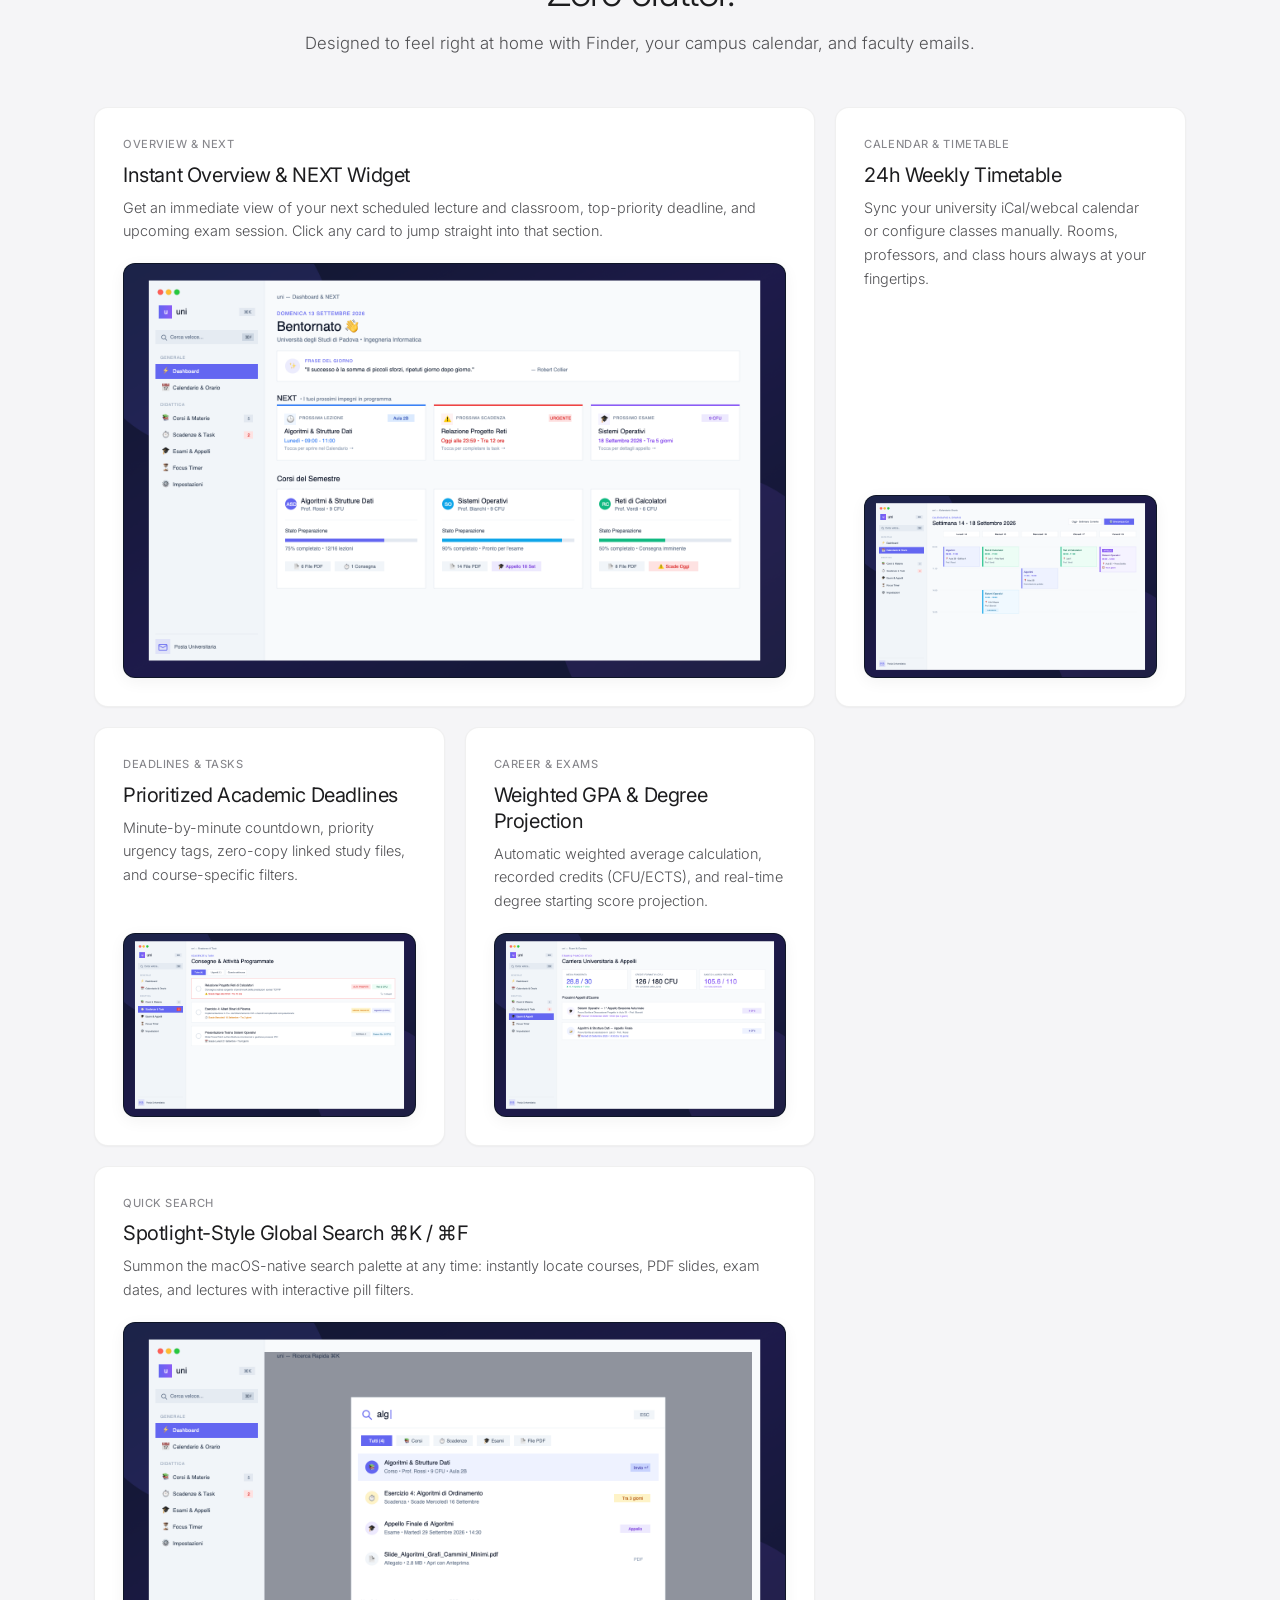
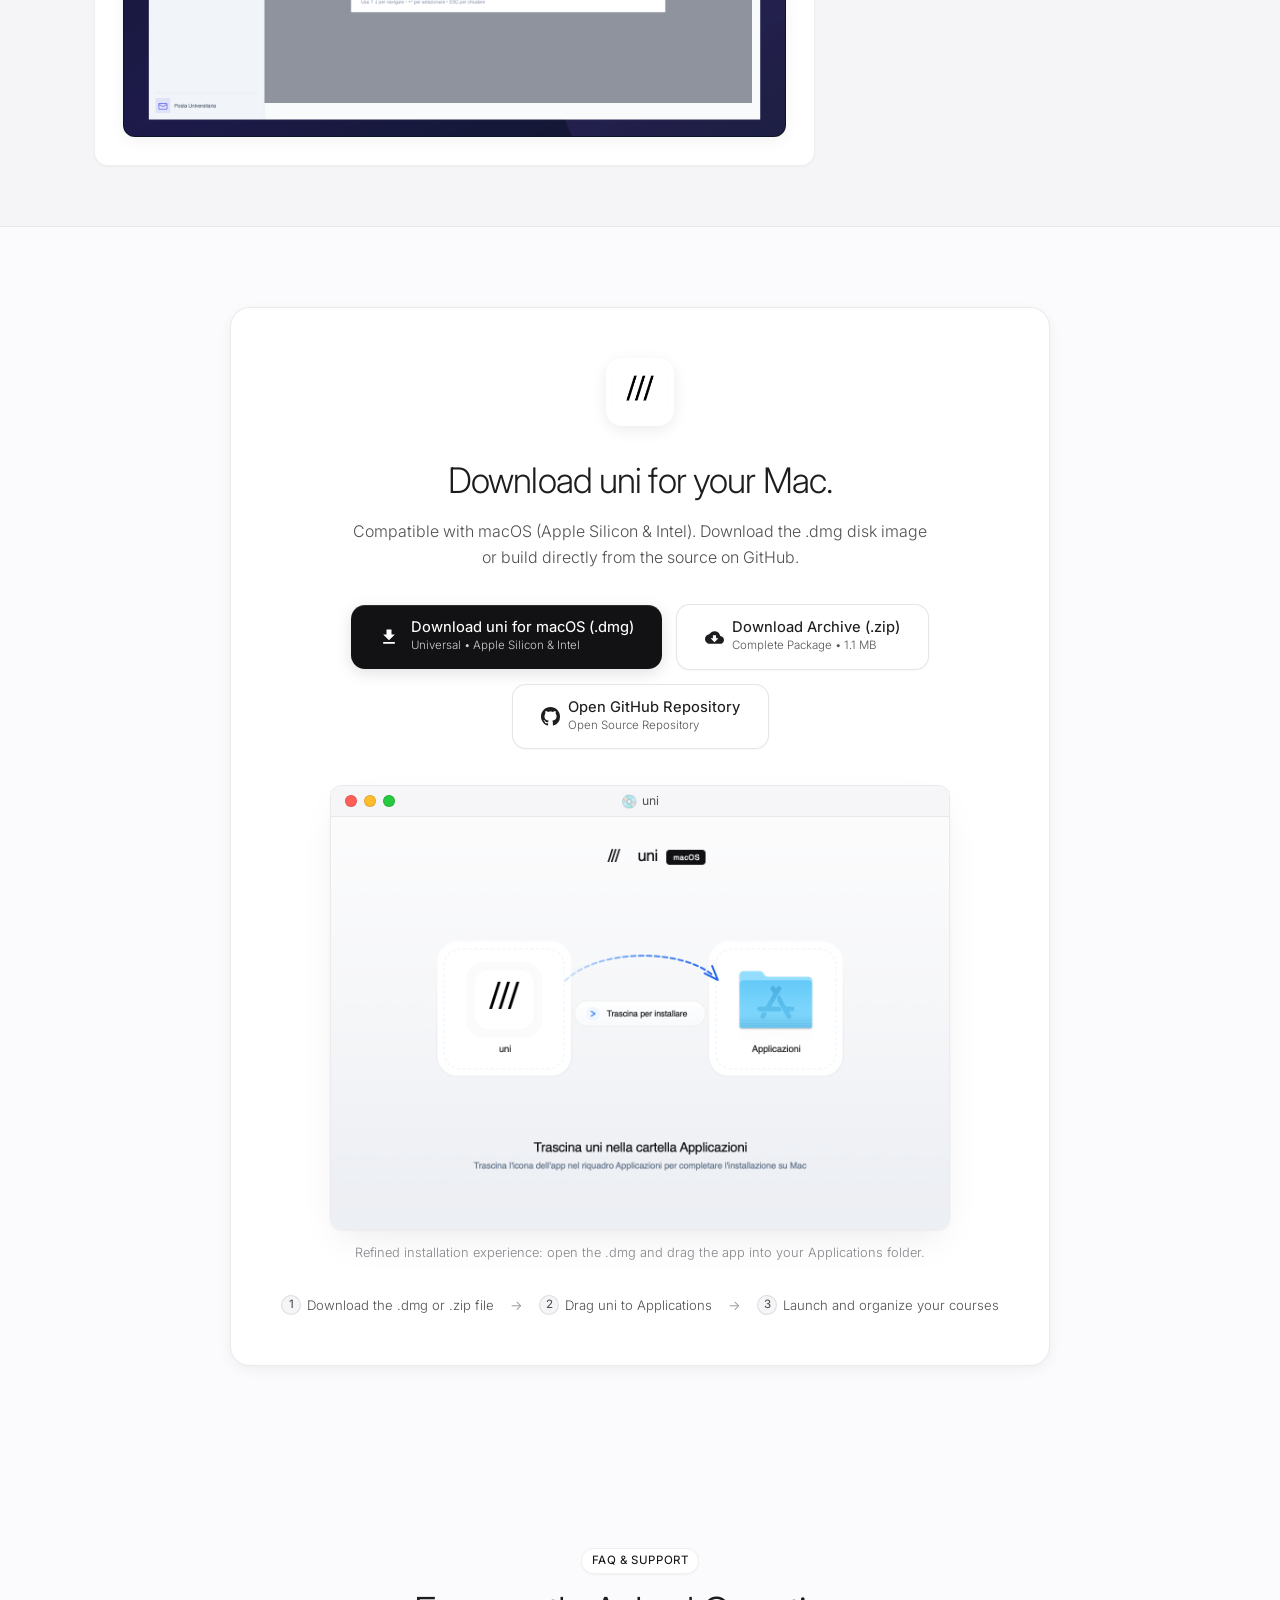
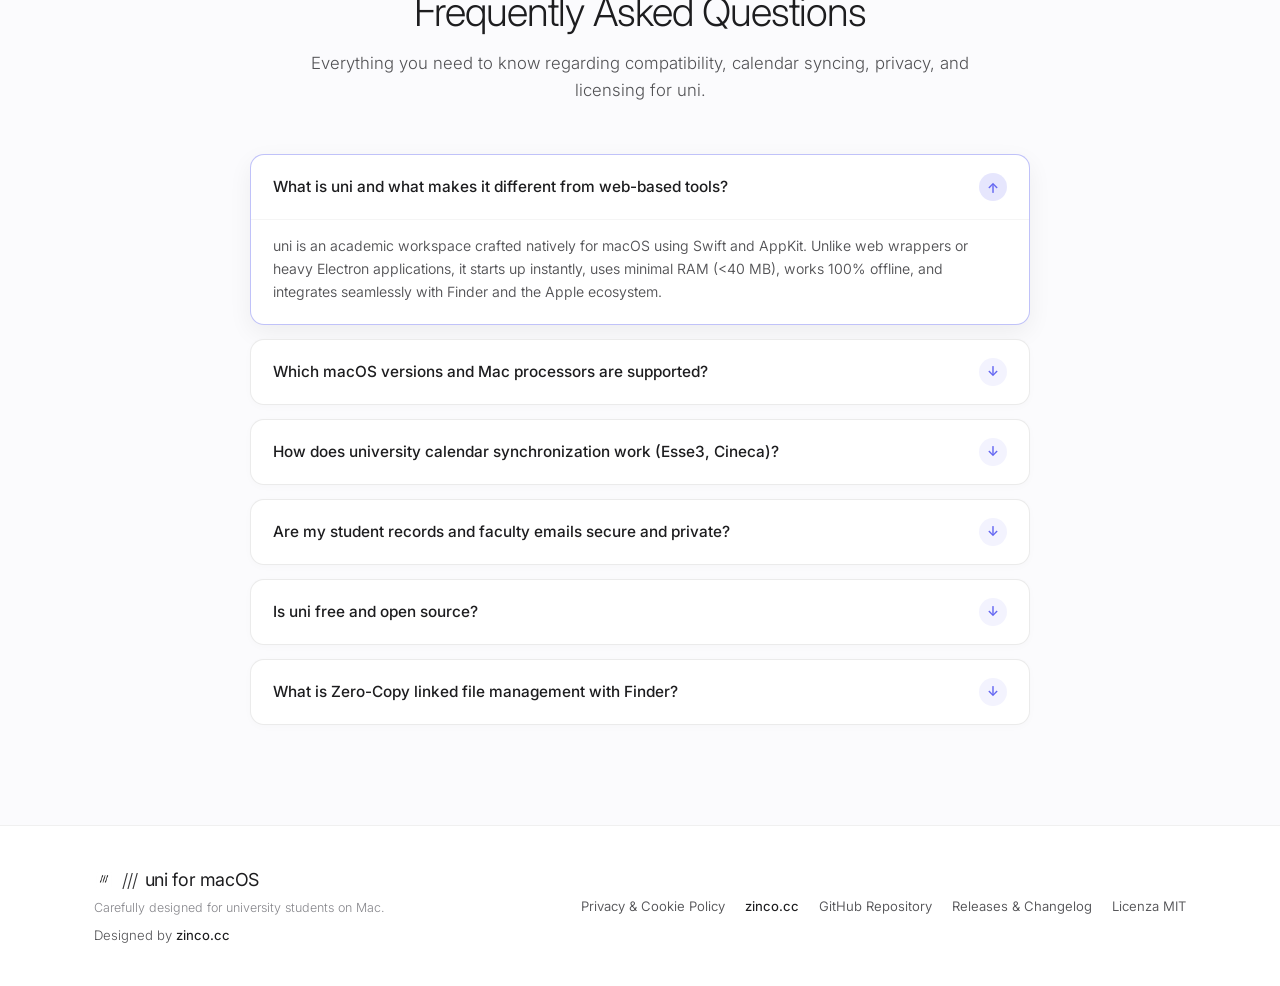
==== commit 574ab06d: "chore: migrate website and update URLs to custom domain uni.zinco.cc" ====
--- a/docs/index.html
+++ b/docs/index.html
@@ -6,15 +6,15 @@
   <title>uni — L'app accademica per Mac | Workspace per Studenti Universitari</title>
   <meta name="description" content="uni è l'app accademica nativa per macOS in Swift & AppKit: sincronizzazione orari 24h da iCal (Esse3, Cineca), sezione NEXT, scadenze con priorità, media ponderata e zero file duplicati.">
   <meta name="keywords" content="uni, app università mac, orario lezioni mac, media ponderata mac, esse3 ical, cineca calendario, macos student planner, app per studenti mac, swift appkit, macos academia, esse3 calendario mac">
-  <meta name="author" content="Francesco Zanchetta (zinco.cc)">
+  <meta name="author" content="zinco.cc (zinco.cc)">
   <meta name="robots" content="index, follow, max-image-preview:large, max-snippet:-1, max-video-preview:-1">
   <meta name="theme-color" content="#FAFAFB">
 
   <!-- Canonical & Multilingual SEO -->
-  <link rel="canonical" href="https://zjncoo.github.io/uni/">
-  <link rel="alternate" hreflang="it" href="https://zjncoo.github.io/uni/">
-  <link rel="alternate" hreflang="en" href="https://zjncoo.github.io/uni/?lang=en">
-  <link rel="alternate" hreflang="x-default" href="https://zjncoo.github.io/uni/">
+  <link rel="canonical" href="https://uni.zinco.cc/">
+  <link rel="alternate" hreflang="it" href="https://uni.zinco.cc/">
+  <link rel="alternate" hreflang="en" href="https://uni.zinco.cc/?lang=en">
+  <link rel="alternate" hreflang="x-default" href="https://uni.zinco.cc/">
 
   <!-- AI Agents & LLM Discovery (llmstxt.org standard) -->
   <link rel="help" type="text/markdown" href="llms.txt" title="LLMs & AI Context">
@@ -24,13 +24,13 @@
   <meta property="og:site_name" content="uni for macOS">
   <meta property="og:title" content="uni — L'app accademica per Mac">
   <meta property="og:description" content="100% nativa per macOS in Swift & AppKit: orari 24h da iCal, sezione NEXT, scadenze con priorità, media ponderata e zero-copy Finder. Privata e gratuita.">
-  <meta property="og:image" content="https://zjncoo.github.io/uni/assets/screenshots/dashboard.png">
-  <meta property="og:image:secure_url" content="https://zjncoo.github.io/uni/assets/screenshots/dashboard.png">
+  <meta property="og:image" content="https://uni.zinco.cc/assets/screenshots/dashboard.png">
+  <meta property="og:image:secure_url" content="https://uni.zinco.cc/assets/screenshots/dashboard.png">
   <meta property="og:image:type" content="image/png">
   <meta property="og:image:width" content="1600">
   <meta property="og:image:height" content="1000">
   <meta property="og:image:alt" content="uni for macOS — Schermata Dashboard con orari, scadenze ed esami">
-  <meta property="og:url" content="https://zjncoo.github.io/uni/">
+  <meta property="og:url" content="https://uni.zinco.cc/">
   <meta property="og:type" content="website">
   <meta property="og:locale" content="it_IT">
   <meta property="og:locale:alternate" content="en_US">
@@ -39,7 +39,7 @@
   <meta name="twitter:card" content="summary_large_image">
   <meta name="twitter:title" content="uni — L'app accademica per Mac">
   <meta name="twitter:description" content="Workspace accademico nativo per macOS in Swift: orari 24h, scadenze, media ponderata e privacy locale 100%. Gratuita e open source.">
-  <meta name="twitter:image" content="https://zjncoo.github.io/uni/assets/screenshots/dashboard.png">
+  <meta name="twitter:image" content="https://uni.zinco.cc/assets/screenshots/dashboard.png">
   <meta name="twitter:image:alt" content="Interfaccia di uni per macOS">
 
   <!-- Favicon & Icons -->
@@ -53,20 +53,20 @@
     "@graph": [
       {
         "@type": "SoftwareApplication",
-        "@id": "https://zjncoo.github.io/uni/#software",
+        "@id": "https://uni.zinco.cc/#software",
         "name": "uni",
         "alternateName": "uni for macOS",
         "applicationCategory": "EducationalApplication",
         "applicationSubCategory": "Student Planner & University Workspace",
         "operatingSystem": "macOS 13.0 or later",
-        "url": "https://zjncoo.github.io/uni/",
-        "image": "https://zjncoo.github.io/uni/assets/icon.png",
+        "url": "https://uni.zinco.cc/",
+        "image": "https://uni.zinco.cc/assets/icon.png",
         "screenshot": [
-          "https://zjncoo.github.io/uni/assets/screenshots/dashboard.png",
-          "https://zjncoo.github.io/uni/assets/screenshots/calendar.png",
-          "https://zjncoo.github.io/uni/assets/screenshots/deadlines.png",
-          "https://zjncoo.github.io/uni/assets/screenshots/exams.png",
-          "https://zjncoo.github.io/uni/assets/screenshots/search.png"
+          "https://uni.zinco.cc/assets/screenshots/dashboard.png",
+          "https://uni.zinco.cc/assets/screenshots/calendar.png",
+          "https://uni.zinco.cc/assets/screenshots/deadlines.png",
+          "https://uni.zinco.cc/assets/screenshots/exams.png",
+          "https://uni.zinco.cc/assets/screenshots/search.png"
         ],
         "description": "App nativa macOS in Swift & AppKit per studenti universitari: orario settimanale 24h da iCal (Esse3, Cineca), sezione NEXT, scadenze con priorità, media ponderata e zero file duplicati.",
         "softwareVersion": "1.0.0",
@@ -78,22 +78,22 @@
         "downloadUrl": "https://github.com/zjncoo/uni/releases/latest/download/uni.dmg",
         "author": {
           "@type": "Person",
-          "name": "Francesco Zanchetta",
+          "name": "zinco.cc",
           "url": "https://zinco.cc"
         },
         "license": "https://github.com/zjncoo/uni/blob/main/LICENSE"
       },
       {
         "@type": "WebSite",
-        "@id": "https://zjncoo.github.io/uni/#website",
-        "url": "https://zjncoo.github.io/uni/",
+        "@id": "https://uni.zinco.cc/#website",
+        "url": "https://uni.zinco.cc/",
         "name": "uni — L'app accademica per Mac",
         "description": "L'app accademica nativa per macOS: orari 24h, Outlook, zero-copy Finder e media ponderata.",
         "inLanguage": ["it", "en"]
       },
       {
         "@type": "FAQPage",
-        "@id": "https://zjncoo.github.io/uni/#faq",
+        "@id": "https://uni.zinco.cc/#faq",
         "mainEntity": [
           {
             "@type": "Question",
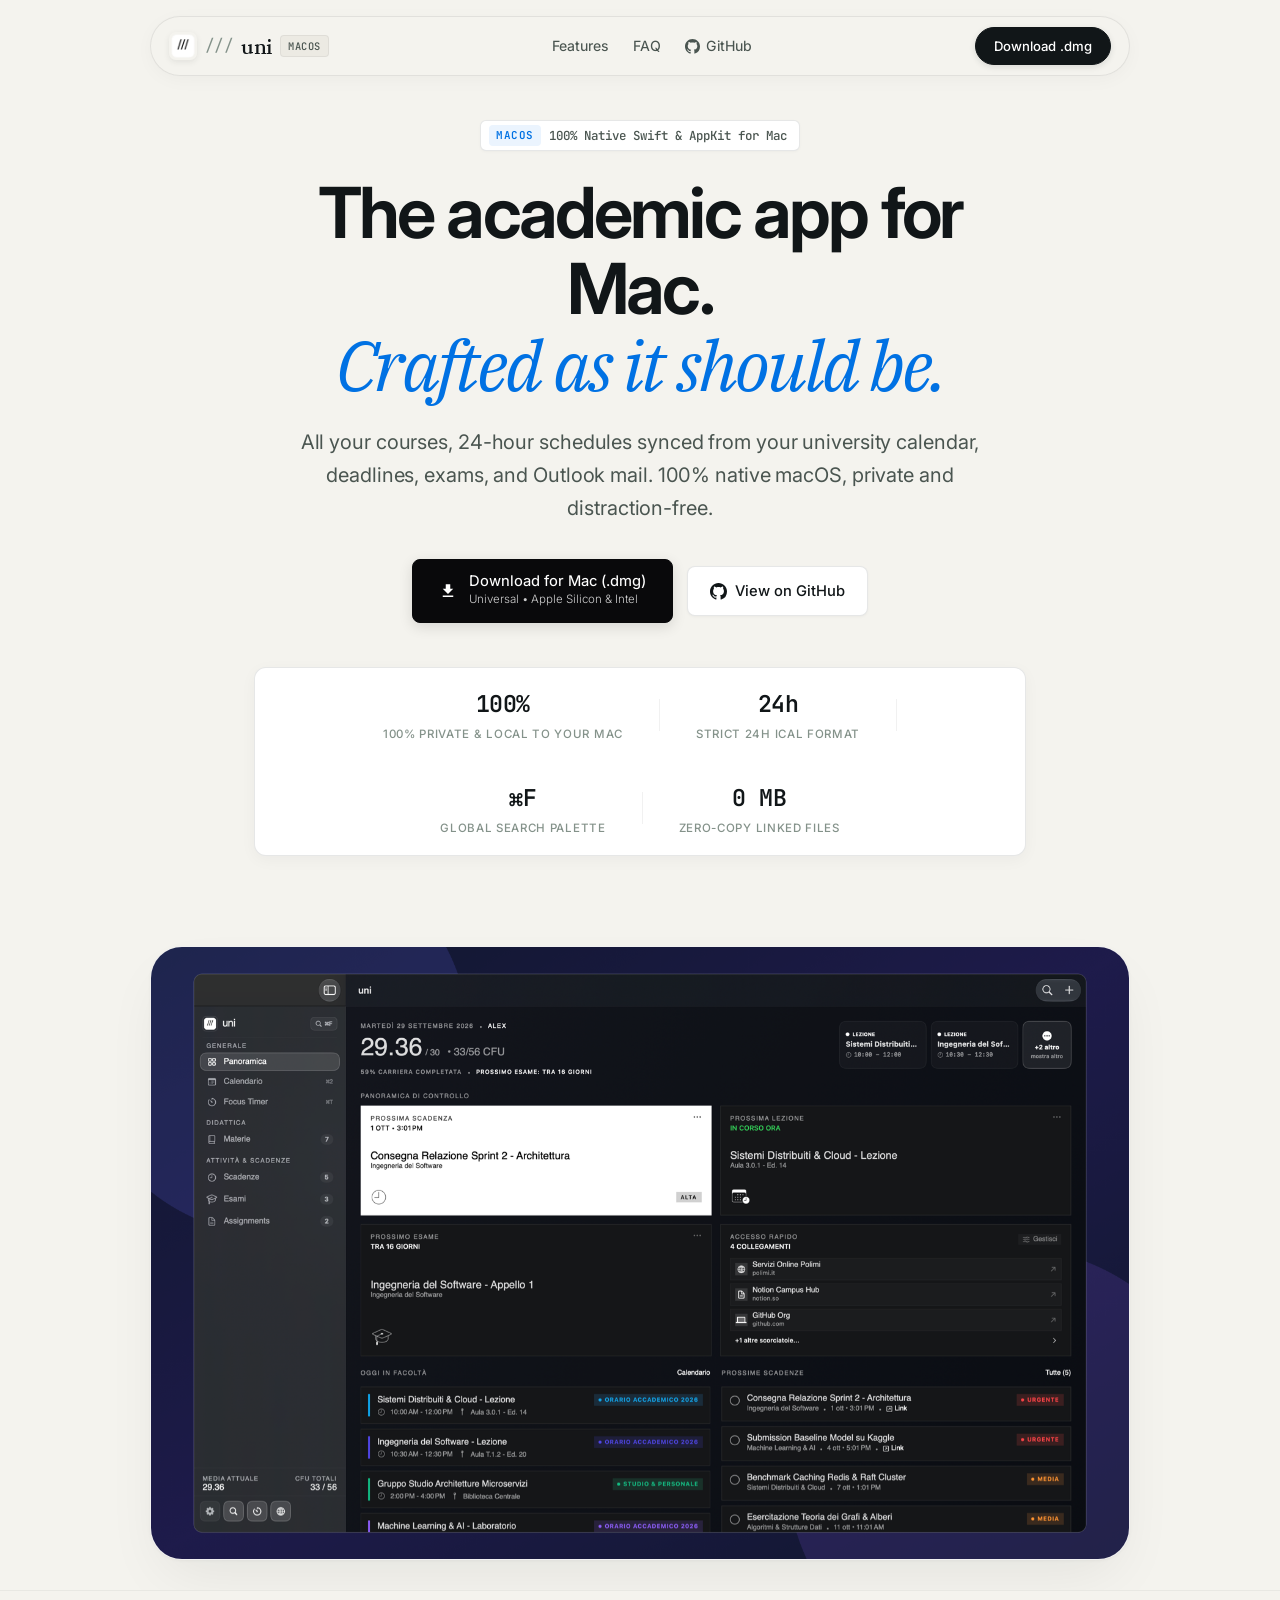
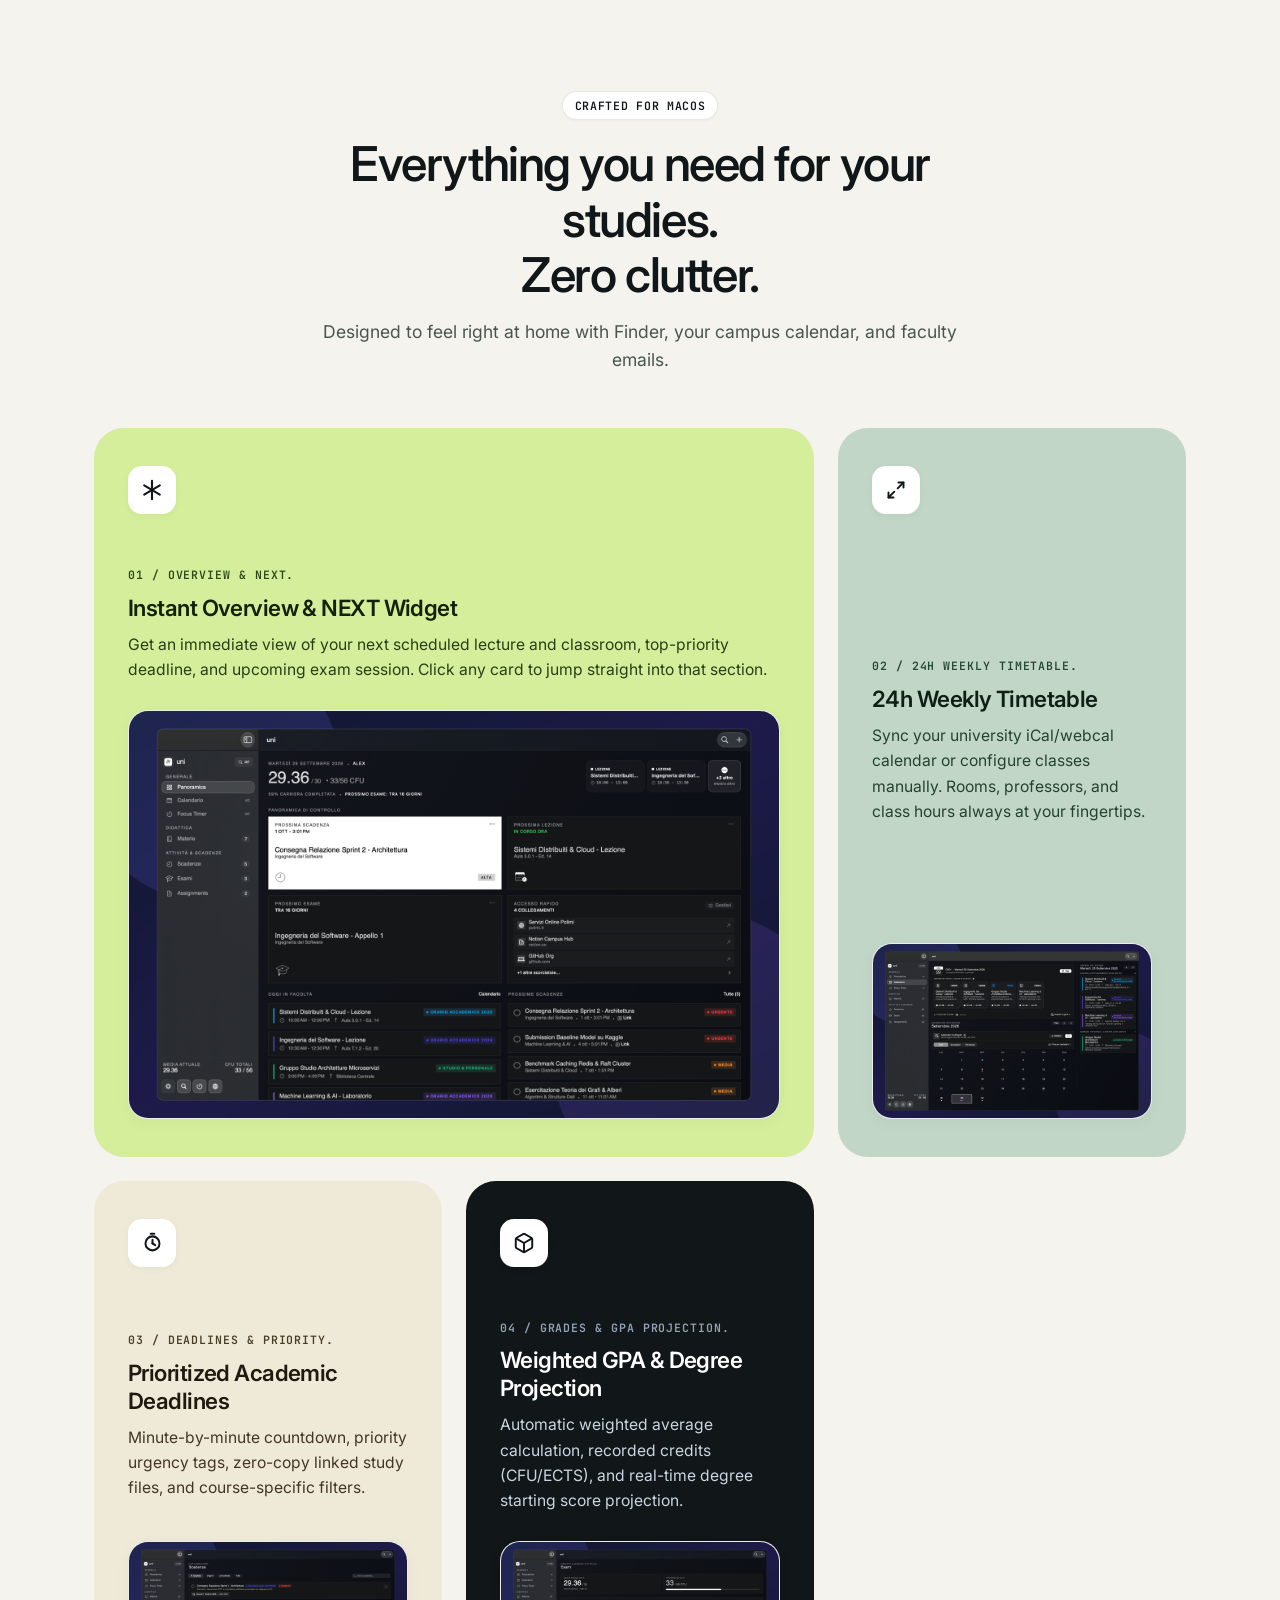
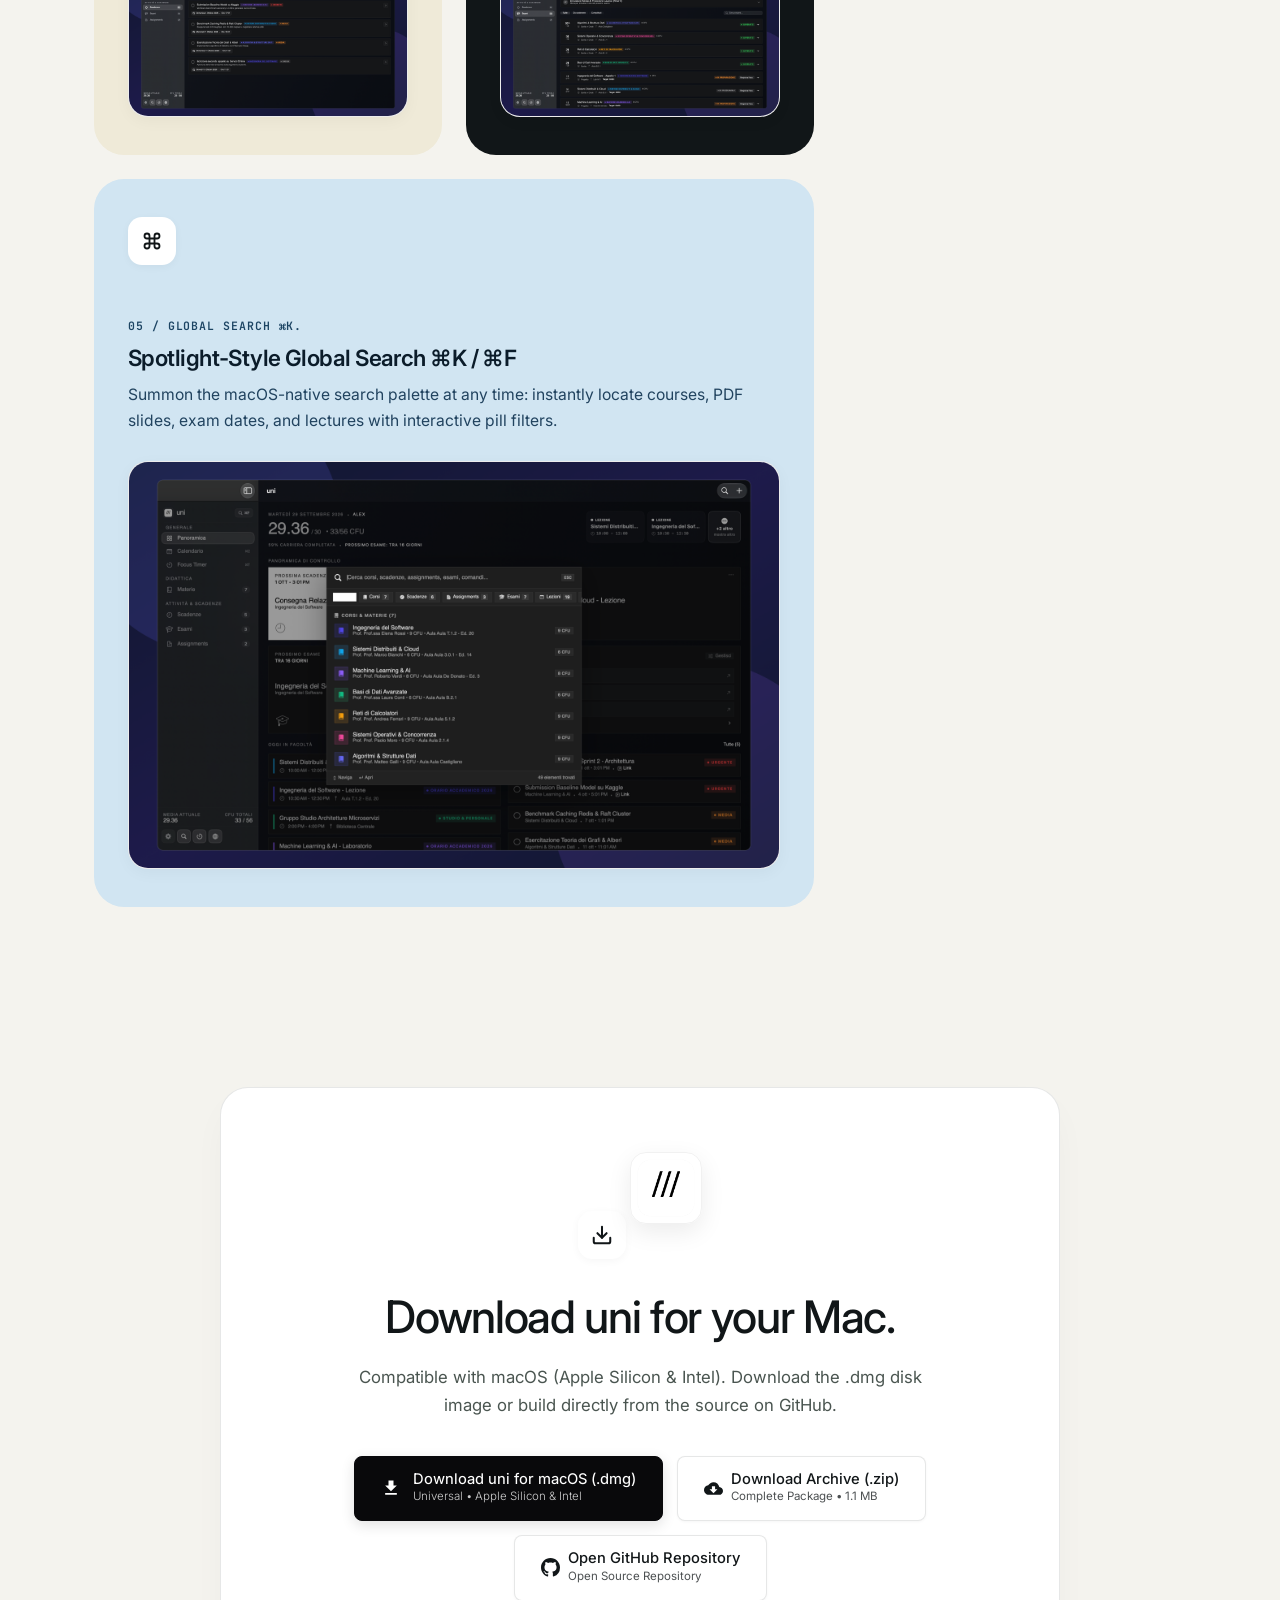
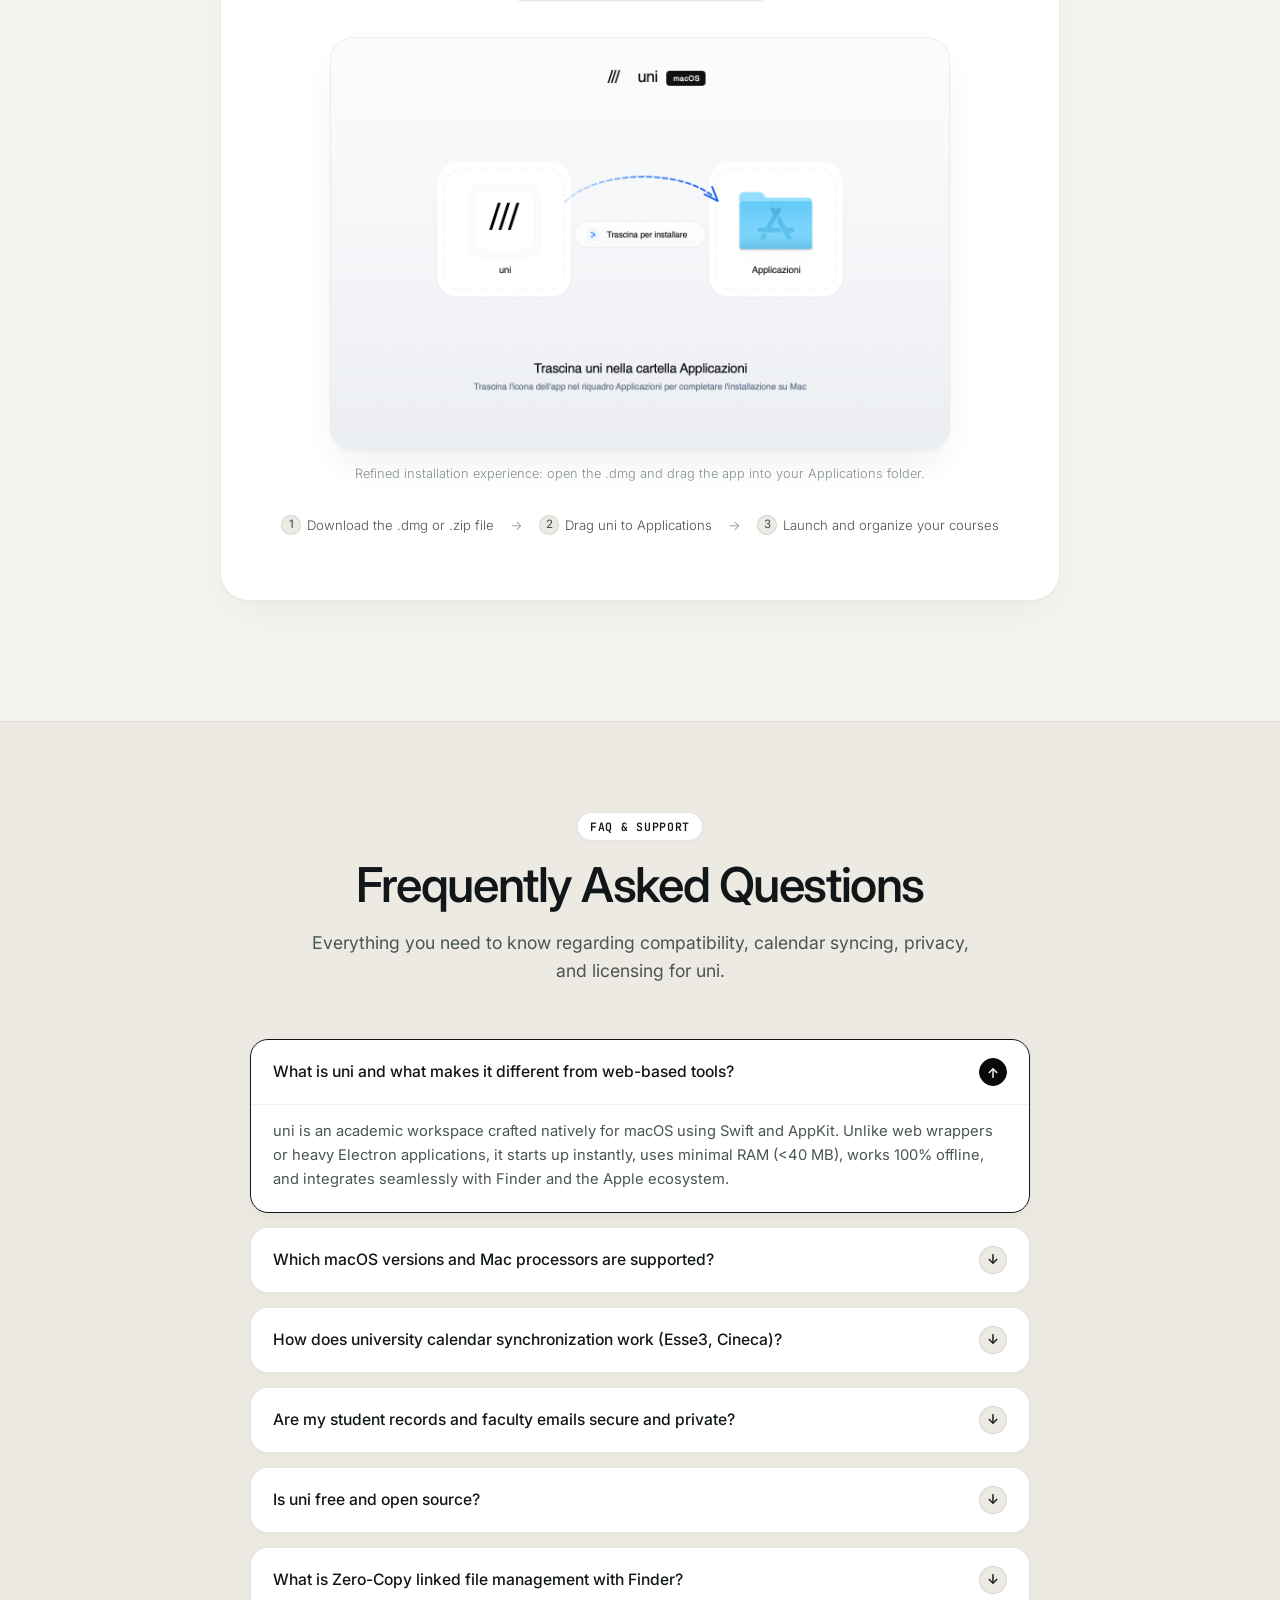
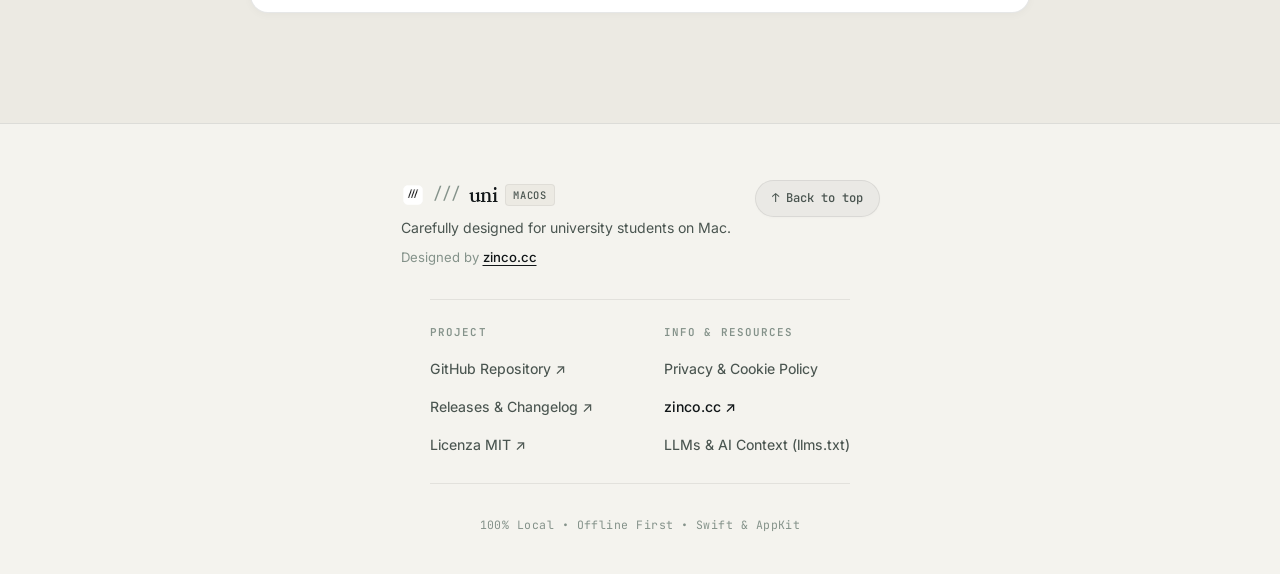
==== commit 66d36bf6: "feat(docs): redesign mobile navigation, enhance SEO, and remove sound effects - Remove duplicate dow" ====
--- a/docs/index.html
+++ b/docs/index.html
@@ -8,7 +8,20 @@
   <meta name="keywords" content="uni, app università mac, orario lezioni mac, media ponderata mac, esse3 ical, cineca calendario, macos student planner, app per studenti mac, swift appkit, macos academia, esse3 calendario mac">
   <meta name="author" content="zinco.cc (zinco.cc)">
   <meta name="robots" content="index, follow, max-image-preview:large, max-snippet:-1, max-video-preview:-1">
-  <meta name="theme-color" content="#FAFAFB">
+  <meta name="theme-color" content="#F4F3EE">
+  <meta name="application-name" content="uni">
+  <meta name="apple-mobile-web-app-title" content="uni">
+  <meta name="apple-mobile-web-app-capable" content="yes">
+  <meta name="apple-mobile-web-app-status-bar-style" content="default">
+
+  <!-- Web App Manifest -->
+  <link rel="manifest" href="site.webmanifest">
+
+  <!-- Resource Hints & DNS Prefetch -->
+  <link rel="dns-prefetch" href="https://fonts.googleapis.com">
+  <link rel="dns-prefetch" href="https://fonts.gstatic.com">
+  <link rel="dns-prefetch" href="https://github.com">
+  <link rel="preload" as="image" href="assets/icon.png" type="image/png">
 
   <!-- Canonical & Multilingual SEO -->
   <link rel="canonical" href="https://uni.zinco.cc/">
@@ -55,10 +68,12 @@
         "@type": "SoftwareApplication",
         "@id": "https://uni.zinco.cc/#software",
         "name": "uni",
-        "alternateName": "uni for macOS",
+        "alternateName": ["uni for macOS", "uni Mac App"],
         "applicationCategory": "EducationalApplication",
-        "applicationSubCategory": "Student Planner & University Workspace",
-        "operatingSystem": "macOS 13.0 or later",
+        "applicationSubCategory": "Student Planner & Academic Workspace",
+        "operatingSystem": "macOS 13.0 or later (Apple Silicon & Intel)",
+        "softwareRequirements": "macOS Ventura 13.0+, Sonoma 14.0+, Sequoia 15.0+",
+        "fileSize": "1.1MB",
         "url": "https://uni.zinco.cc/",
         "image": "https://uni.zinco.cc/assets/icon.png",
         "screenshot": [
@@ -70,16 +85,35 @@
         ],
         "description": "App nativa macOS in Swift & AppKit per studenti universitari: orario settimanale 24h da iCal (Esse3, Cineca), sezione NEXT, scadenze con priorità, media ponderata e zero file duplicati.",
         "softwareVersion": "1.0.0",
+        "featureList": [
+          "Sincronizzazione orario lezioni settimanale 24h tramite iCal/webcal RFC 5545",
+          "Widget Panoramica NEXT con countdown dinamico e scadenze con priorità",
+          "Calcolo automatico della media ponderata, CFU e base di laurea",
+          "Integrazione posta elettronica Microsoft Outlook locale via AppleScript",
+          "Zero-Copy Finder per file, dispense e slide senza duplicare spazio su disco",
+          "Ricerca rapida stile Spotlight di macOS ⌘K / ⌘F"
+        ],
         "offers": {
           "@type": "Offer",
           "price": "0",
-          "priceCurrency": "EUR"
+          "priceCurrency": "EUR",
+          "availability": "https://schema.org/InStock"
         },
         "downloadUrl": "https://github.com/zjncoo/uni/releases/latest/download/uni.dmg",
+        "releaseNotes": "https://github.com/zjncoo/uni/releases",
         "author": {
           "@type": "Person",
           "name": "zinco.cc",
           "url": "https://zinco.cc"
+        },
+        "publisher": {
+          "@type": "Organization",
+          "name": "zinco.cc",
+          "url": "https://zinco.cc",
+          "logo": {
+            "@type": "ImageObject",
+            "url": "https://uni.zinco.cc/assets/icon.png"
+          }
         },
         "license": "https://github.com/zjncoo/uni/blob/main/LICENSE"
       },
@@ -89,7 +123,40 @@
         "url": "https://uni.zinco.cc/",
         "name": "uni — L'app accademica per Mac",
         "description": "L'app accademica nativa per macOS: orari 24h, Outlook, zero-copy Finder e media ponderata.",
-        "inLanguage": ["it", "en"]
+        "inLanguage": ["it", "en"],
+        "publisher": {
+          "@id": "https://uni.zinco.cc/#software"
+        }
+      },
+      {
+        "@type": "BreadcrumbList",
+        "@id": "https://uni.zinco.cc/#breadcrumb",
+        "itemListElement": [
+          {
+            "@type": "ListItem",
+            "position": 1,
+            "name": "Home",
+            "item": "https://uni.zinco.cc/"
+          },
+          {
+            "@type": "ListItem",
+            "position": 2,
+            "name": "Funzionalità",
+            "item": "https://uni.zinco.cc/#features"
+          },
+          {
+            "@type": "ListItem",
+            "position": 3,
+            "name": "Download",
+            "item": "https://uni.zinco.cc/#download"
+          },
+          {
+            "@type": "ListItem",
+            "position": 4,
+            "name": "FAQ",
+            "item": "https://uni.zinco.cc/#faq"
+          }
+        ]
       },
       {
         "@type": "FAQPage",
@@ -149,19 +216,22 @@
   }
   </script>
 
-  <!-- Fonts: Inter (Refined Light Weights) & JetBrains Mono -->
+  <!-- Fonts: IBM Plex Serif (Editorial), Inter & JetBrains Mono -->
   <link rel="preconnect" href="https://fonts.googleapis.com">
   <link rel="preconnect" href="https://fonts.gstatic.com" crossorigin>
-  <link href="https://fonts.googleapis.com/css2?family=Inter:wght@200;300;400;500;600&family=JetBrains+Mono:wght@300;400;500&display=swap" rel="stylesheet">
+  <link href="https://fonts.googleapis.com/css2?family=IBM+Plex+Serif:ital,wght@0,300;0,400;0,500;0,600;1,400;1,500&family=Inter:wght@300;400;500;600;700&family=JetBrains+Mono:wght@400;500;600&display=swap" rel="stylesheet">
 
   <link rel="stylesheet" href="style.css">
 </head>
 <body>
+  <!-- Accessibility Skip Link for Keyboard Navigation & Screen Readers -->
+  <a href="#main-content" class="skip-link">Salta al contenuto principale</a>
+
   <!-- Navigation Header -->
   <header class="site-header">
     <nav class="nav-container">
       <a href="#" class="nav-brand">
-        <img src="assets/icon.png" alt="uni icon" class="brand-icon">
+        <img src="assets/icon.png" alt="uni app icon per macOS" class="brand-icon" width="28" height="28">
         <span class="brand-slash">///</span>
         <span class="brand-name">uni</span>
         <span class="brand-tag">macOS</span>
@@ -169,7 +239,6 @@
 
       <div class="nav-links">
         <a href="#features" data-i18n="nav_features">Funzionalità</a>
-        <a href="#preview" data-i18n="nav_preview">Interfaccia</a>
         <a href="#faq" data-i18n="nav_faq">FAQ</a>
         <a href="https://github.com/zjncoo/uni" target="_blank" rel="noopener" class="nav-github-link">
           <svg class="gh-svg" viewBox="0 0 24 24" width="15" height="15" fill="currentColor">
@@ -180,17 +249,64 @@
       </div>
 
       <div class="nav-actions">
-        <!-- Language Switcher Pill -->
-        <div class="lang-switch-pill" id="langSwitch" role="button" tabindex="0" title="Cambia lingua / Switch language">
-          <span class="lang-option active" data-lang="it">IT</span>
-          <span class="lang-separator">/</span>
-          <span class="lang-option" data-lang="en">EN</span>
-        </div>
-
         <a href="#download" class="btn-nav-download" data-i18n="nav_download">Scarica .dmg</a>
+        <button class="nav-hamburger" id="navHamburger" aria-label="Menu di navigazione" aria-expanded="false" aria-controls="mobileMenu">
+          <span class="hamburger-box">
+            <span class="hamburger-bar top"></span>
+            <span class="hamburger-bar bottom"></span>
+          </span>
+        </button>
       </div>
     </nav>
   </header>
+
+  <!-- Fullscreen Mobile Navigation Menu Overlay -->
+  <div class="mobile-menu-overlay" id="mobileMenu" aria-hidden="true">
+    <div class="mobile-menu-container">
+      <div class="mobile-menu-top">
+        <span class="mobile-menu-eyebrow">SELEZIONI • MENU</span>
+      </div>
+
+      <nav class="mobile-menu-list">
+        <a href="#features" class="mobile-nav-item" data-menu-close>
+          <span class="item-num">01</span>
+          <span class="item-label" data-i18n="nav_features">Funzionalità</span>
+          <span class="item-arrow">→</span>
+        </a>
+        <a href="#faq" class="mobile-nav-item" data-menu-close>
+          <span class="item-num">02</span>
+          <span class="item-label" data-i18n="nav_faq">FAQ</span>
+          <span class="item-arrow">→</span>
+        </a>
+        <a href="https://github.com/zjncoo/uni" target="_blank" rel="noopener" class="mobile-nav-item">
+          <span class="item-num">03</span>
+          <span class="item-label">GitHub</span>
+          <span class="item-arrow">↗</span>
+        </a>
+        <a href="privacy.html" class="mobile-nav-item">
+          <span class="item-num">04</span>
+          <span class="item-label" data-i18n="footer_privacy">Privacy Policy</span>
+          <span class="item-arrow">→</span>
+        </a>
+      </nav>
+
+      <div class="mobile-menu-card">
+        <div class="mobile-card-badge">
+          <span class="mobile-badge-text">macOS Application</span>
+        </div>
+        <p class="mobile-card-msg" data-i18n="mobile_notice">
+          uni è concepita e sviluppata esclusivamente per Mac. Apri questo sito dal tuo computer per scaricare l'app.
+        </p>
+        <button class="mobile-copy-btn" id="btnCopyMacLink" type="button">
+          <span class="copy-text" data-i18n="mobile_copy_link">Copia link per Mac</span>
+          <span class="copy-icon">⎘</span>
+        </button>
+      </div>
+    </div>
+  </div>
+
+  <!-- Primary Page Landmark for SEO & Accessibility -->
+  <main id="main-content">
 
   <!-- Hero Section -->
   <section class="hero-section">
@@ -232,6 +348,11 @@
         </a>
       </div>
 
+      <div class="mobile-only-warning" role="note">
+        <span class="warning-badge-dot"></span>
+        <span data-i18n="mobile_warning_text">Disponibile solo per Mac • Download disabilitato su mobile</span>
+      </div>
+
       <!-- Quick Fact Metrics Bar -->
       <div class="hero-stats">
         <div class="stat-item">
@@ -256,181 +377,9 @@
       </div>
     </div>
 
-    <!-- Live Interactive Mockup Showcase -->
-    <div class="hero-window-wrapper" id="preview">
-      <!-- Interactive Pill Notification (Dynamic Island) Floating Above Window -->
-      <div class="floating-pill-hud" id="pillHUD">
-        <div class="pill-badge-icon">
-          <svg viewBox="0 0 24 24" width="15" height="15" fill="currentColor">
-            <path d="M12 2C6.48 2 2 6.48 2 12s4.48 10 10 10 10-4.48 10-10S17.52 2 12 2zm-2 15l-5-5 1.41-1.41L10 14.17l7.59-7.59L19 8l-9 9z"/>
-          </svg>
-        </div>
-        <div class="pill-text-content">
-          <strong id="pillTitle" data-i18n="pill_title">Scadenza completata</strong>
-          <span id="pillMessage" data-i18n="pill_desc">Progetto Finale archiviato con successo 🎉</span>
-        </div>
-        <button class="pill-btn-action" id="triggerPillDemo" title="Clicca per testare la notifica">
-          <span data-i18n="pill_test_btn">Test notifica</span>
-        </button>
-      </div>
-
-      <!-- Authentic macOS Light Window Frame -->
-      <div class="mac-window">
-        <!-- Titlebar -->
-        <div class="window-titlebar">
-          <div class="traffic-lights">
-            <span class="traffic-light red"></span>
-            <span class="traffic-light yellow"></span>
-            <span class="traffic-light green"></span>
-          </div>
-          <div class="window-title">
-            <img src="assets/icon.png" alt="" class="title-app-icon">
-            <span>uni — Dashboard</span>
-          </div>
-          <div class="titlebar-actions">
-            <span class="kbd-badge">⌘F</span>
-            <span class="kbd-badge">⌘T</span>
-          </div>
-        </div>
-
-        <!-- App Interface Content -->
-        <div class="window-body">
-          <!-- Sidebar Mockup -->
-          <aside class="mock-sidebar">
-            <div class="sidebar-search">
-              <svg viewBox="0 0 24 24" width="12" height="12" fill="none" stroke="currentColor" stroke-width="2">
-                <circle cx="11" cy="11" r="8"></circle>
-                <line x1="21" y1="21" x2="16.65" y2="16.65"></line>
-              </svg>
-              <span data-i18n="mock_search">Cerca materie...</span>
-              <kbd>⌘F</kbd>
-            </div>
-
-            <div class="sidebar-group">
-              <span class="group-title" data-i18n="mock_group_general">GENERALE</span>
-              <div class="nav-item active">
-                <span class="item-icon">⚡️</span>
-                <span data-i18n="mock_nav_overview">Panoramica</span>
-              </div>
-              <div class="nav-item">
-                <span class="item-icon">📅</span>
-                <span data-i18n="mock_nav_cal">Calendario</span>
-              </div>
-            </div>
-
-            <div class="sidebar-group">
-              <span class="group-title" data-i18n="mock_group_didactics">DIDATTICA</span>
-              <div class="nav-item">
-                <span class="item-icon">📚</span>
-                <span data-i18n="mock_nav_courses">Materie (6)</span>
-              </div>
-              <div class="nav-item">
-                <span class="item-icon">⏱️</span>
-                <span data-i18n="mock_nav_deadlines">Scadenze</span>
-                <span class="badge-count">2</span>
-              </div>
-              <div class="nav-item">
-                <span class="item-icon">🎓</span>
-                <span data-i18n="mock_nav_exams">Esami</span>
-              </div>
-              <div class="nav-item">
-                <span class="item-icon">📎</span>
-                <span data-i18n="mock_nav_assignments">Assignments</span>
-              </div>
-            </div>
-          </aside>
-
-          <!-- Main View Mockup -->
-          <main class="mock-main">
-            <!-- Top Banner: Today Big Date & Motivation -->
-            <div class="mock-banner">
-              <div class="banner-date-badge">
-                <span class="banner-day-name" id="mockDayName">SAB</span>
-                <span class="banner-day-number" id="mockDayNum">12</span>
-              </div>
-              <div class="banner-info">
-                <div class="banner-top-row">
-                  <span class="badge-today" data-i18n="mock_today_badge">OGGI</span>
-                  <span class="banner-full-date" id="mockFullDate">Sabato 12 Settembre</span>
-                </div>
-                <div class="banner-greeting" data-i18n="mock_greeting">“L'eccellenza non è un atto, ma un'abitudine.”</div>
-              </div>
-              <div class="banner-btn-group">
-                <button class="mock-btn-primary" onclick="playWebSound('pop')">
-                  <span>+</span> <span data-i18n="mock_add_deadline">Nuova Scadenza</span>
-                </button>
-              </div>
-            </div>
-
-            <!-- Stats Bar -->
-            <div class="mock-stats-row">
-              <div class="mock-stat-card">
-                <span class="card-label" data-i18n="mock_stat_gpa">Media Ponderata</span>
-                <span class="card-num">28.84 <small>/30</small></span>
-                <span class="card-sub" data-i18n="mock_stat_base">Base laurea: ~105.7</span>
-              </div>
-              <div class="mock-stat-card">
-                <span class="card-label" data-i18n="mock_stat_cfu">CFU Acquisiti</span>
-                <span class="card-num">138 <small>/180</small></span>
-                <span class="card-sub green" data-i18n="mock_stat_ontrack">In perfetto orario</span>
-              </div>
-              <div class="mock-stat-card">
-                <span class="card-label" data-i18n="mock_stat_next">Prossimo Appello</span>
-                <span class="card-num" style="font-size: 1.05rem; font-weight: 700;">Ingegneria del SW</span>
-                <span class="card-sub orange" data-i18n="mock_stat_days">Tra 9 giorni • Aula 2B</span>
-              </div>
-            </div>
-
-            <!-- LATEST Outlook Row -->
-            <div class="mock-outlook-card">
-              <div class="outlook-header">
-                <div class="outlook-title-area">
-                  <span class="outlook-pill">LATEST</span>
-                  <strong data-i18n="mock_outlook_inbox">Posta in Arrivo • Microsoft Outlook Mac</strong>
-                  <span class="unread-pill">1 nuova</span>
-                </div>
-                <button class="btn-micro" onclick="playWebSound('pop')" data-i18n="mock_outlook_refresh">Aggiorna</button>
-              </div>
-              <div class="outlook-item">
-                <div class="mail-avatar">✉️</div>
-                <div class="mail-content">
-                  <div class="mail-top">
-                    <strong>Prof. Marco Bianchi</strong>
-                    <span class="mail-course-badge">Sistemi Distribuiti</span>
-                    <span class="mail-time">09:15</span>
-                  </div>
-                  <div class="mail-subj">Pubblicazione orari orali e indicazioni progetto finale</div>
-                  <div class="mail-snippet">Gentili studenti, ho caricato su Moodle le fasce orarie per la discussione...</div>
-                </div>
-              </div>
-            </div>
-
-            <!-- Active Courses Grid with Files -->
-            <div class="mock-courses-section">
-              <div class="section-heading">
-                <span data-i18n="mock_courses_header">MATERIE ATTIVE & FILE COLLEGATI (ZERO-COPY)</span>
-              </div>
-              <div class="mock-course-cards">
-                <div class="course-pill-card">
-                  <span class="dot blue"></span>
-                  <div class="course-text">
-                    <strong>Algoritmi & Strutture Dati</strong>
-                    <small>9 CFU • 4 file collegati</small>
-                  </div>
-                  <span class="finder-tag" title="Apertura istantanea nel Finder macOS">Finder ↗</span>
-                </div>
-                <div class="course-pill-card">
-                  <span class="dot purple"></span>
-                  <div class="course-text">
-                    <strong>Basi di Dati & Big Data</strong>
-                    <small>6 CFU • 2 file collegati</small>
-                  </div>
-                  <span class="finder-tag">Finder ↗</span>
-                </div>
-              </div>
-            </div>
-          </main>
-        </div>
+      <!-- Clean Visual Showcase Card (Inspired by Image 2 editorial card) -->
+      <div class="hero-visual-card">
+        <img src="assets/screenshots/dashboard.png" alt="Dashboard di uni per macOS con orari, scadenze ed esami" class="hero-visual-img" width="1600" height="1000" loading="eager" fetchpriority="high" decoding="async">
       </div>
     </div>
   </section>
@@ -450,15 +399,22 @@
       </div>
 
       <div class="bento-grid">
-        <!-- Bento 1: Dashboard & NEXT (Wide) -->
-        <div class="bento-card bento-wide">
+        <!-- Bento 1: Dashboard & NEXT (Pistachio Green) -->
+        <div class="bento-card bento-wide card-pistachio">
+          <div class="card-badge" aria-hidden="true">
+            <svg viewBox="0 0 24 24" width="22" height="22" fill="none" stroke="currentColor" stroke-width="2.3" stroke-linecap="round">
+              <line x1="12" y1="2" x2="12" y2="22"></line>
+              <line x1="3.5" y1="7" x2="20.5" y2="17"></line>
+              <line x1="3.5" y1="17" x2="20.5" y2="7"></line>
+            </svg>
+          </div>
           <div class="bento-header">
-            <span class="bento-tag" data-i18n="bento1_tag">Panoramica &amp; NEXT</span>
+            <span class="bento-tag" data-i18n="bento1_tag">01 / Panoramica &amp; NEXT.</span>
             <h3 data-i18n="bento1_title">Panoramica Istantanea &amp; Sezione NEXT</h3>
-            <p data-i18n="bento1_desc">A colpo d'occhio trovi la prossima lezione in aula, la scadenza più urgente e il prossimo appello d'esame. Clicca sui riquadri per accedere direttamente alla sezione desiderata.</p>
+            <p data-i18n="bento1_desc">A colpo d'occhio trovi la prossima lezione in aula, la scadenza più urgente e il prossimo appello d'esame. Organizzazione accademica essenziale e senza attriti.</p>
           </div>
           <div class="bento-screenshot-wrapper" data-screenshot="assets/screenshots/dashboard.png" data-caption="uni — Dashboard &amp; Sezione NEXT">
-            <img src="assets/screenshots/dashboard.png" alt="Dashboard di uni con sezione NEXT" class="bento-img" loading="lazy">
+            <img src="assets/screenshots/dashboard.png" alt="Dashboard di uni con sezione NEXT" class="bento-img" width="1600" height="1000" loading="lazy" decoding="async">
             <div class="screenshot-hover-overlay">
               <span class="zoom-icon">🔍</span>
               <span class="zoom-text" data-i18n="zoom_screenshot">Clicca per ingrandire</span>
@@ -466,15 +422,23 @@
           </div>
         </div>
 
-        <!-- Bento 2: Orario Lezioni & Calendario -->
-        <div class="bento-card">
+        <!-- Bento 2: Orario Lezioni & Calendario (Sage Mint) -->
+        <div class="bento-card card-sage">
+          <div class="card-badge" aria-hidden="true">
+            <svg viewBox="0 0 24 24" width="20" height="20" fill="none" stroke="currentColor" stroke-width="2.3" stroke-linecap="round" stroke-linejoin="round">
+              <polyline points="15 3 21 3 21 9"></polyline>
+              <polyline points="9 21 3 21 3 15"></polyline>
+              <line x1="21" y1="3" x2="14" y2="10"></line>
+              <line x1="3" y1="21" x2="10" y2="14"></line>
+            </svg>
+          </div>
           <div class="bento-header">
-            <span class="bento-tag" data-i18n="bento2_tag">Calendario &amp; Orario</span>
+            <span class="bento-tag" data-i18n="bento2_tag">02 / Calendario &amp; Orario 24h.</span>
             <h3 data-i18n="bento2_title">Orario Settimanale 24h</h3>
             <p data-i18n="bento2_desc">Sincronizzazione iCal/webcal con l'ateneo o configurazione manuale. Aule, docenti e orari sempre sotto controllo.</p>
           </div>
           <div class="bento-screenshot-wrapper" data-screenshot="assets/screenshots/calendar.png" data-caption="uni — Orario Settimanale &amp; Calendario Lezioni">
-            <img src="assets/screenshots/calendar.png" alt="Orario settimanale e calendario di uni" class="bento-img" loading="lazy">
+            <img src="assets/screenshots/calendar.png" alt="Orario settimanale e calendario di uni" class="bento-img" width="1600" height="1000" loading="lazy" decoding="async">
             <div class="screenshot-hover-overlay">
               <span class="zoom-icon">🔍</span>
               <span class="zoom-text" data-i18n="zoom_screenshot">Clicca per ingrandire</span>
@@ -482,15 +446,23 @@
           </div>
         </div>
 
-        <!-- Bento 3: Scadenze & Consegne -->
-        <div class="bento-card">
+        <!-- Bento 3: Scadenze & Consegne (Warm Sand) -->
+        <div class="bento-card card-sand">
+          <div class="card-badge" aria-hidden="true">
+            <svg viewBox="0 0 24 24" width="21" height="21" fill="none" stroke="currentColor" stroke-width="2.3" stroke-linecap="round">
+              <circle cx="12" cy="13" r="8"></circle>
+              <line x1="12" y1="9" x2="12" y2="13"></line>
+              <line x1="12" y1="13" x2="15" y2="15"></line>
+              <line x1="10" y1="2" x2="14" y2="2"></line>
+            </svg>
+          </div>
           <div class="bento-header">
-            <span class="bento-tag" data-i18n="bento3_tag">Scadenze &amp; Task</span>
+            <span class="bento-tag" data-i18n="bento3_tag">03 / Scadenze &amp; Priorità.</span>
             <h3 data-i18n="bento3_title">Scadenze con Priorità</h3>
             <p data-i18n="bento3_desc">Countdown automatico al minuto, badge di urgenza, allegati locali zero-copy e filtri per materia.</p>
           </div>
           <div class="bento-screenshot-wrapper" data-screenshot="assets/screenshots/deadlines.png" data-caption="uni — Scadenze &amp; Consegne Programmate">
-            <img src="assets/screenshots/deadlines.png" alt="Elenco scadenze e compiti in uni" class="bento-img" loading="lazy">
+            <img src="assets/screenshots/deadlines.png" alt="Elenco scadenze e compiti in uni" class="bento-img" width="1600" height="1000" loading="lazy" decoding="async">
             <div class="screenshot-hover-overlay">
               <span class="zoom-icon">🔍</span>
               <span class="zoom-text" data-i18n="zoom_screenshot">Clicca per ingrandire</span>
@@ -498,15 +470,22 @@
           </div>
         </div>
 
-        <!-- Bento 4: Esami & Media Ponderata -->
-        <div class="bento-card">
+        <!-- Bento 4: Esami & Zero-Copy (Deep Matte Charcoal) -->
+        <div class="bento-card card-charcoal">
+          <div class="card-badge" aria-hidden="true">
+            <svg viewBox="0 0 24 24" width="22" height="22" fill="none" stroke="currentColor" stroke-width="2.1" stroke-linejoin="round">
+              <path d="M21 16V8a2 2 0 0 0-1-1.73l-7-4a2 2 0 0 0-2 0l-7 4A2 2 0 0 0 3 8v8a2 2 0 0 0 1 1.73l7 4a2 2 0 0 0 2 0l7-4A2 2 0 0 0 21 16z"></path>
+              <polyline points="3.27 6.96 12 12.01 20.73 6.96"></polyline>
+              <line x1="12" y1="22.08" x2="12" y2="12"></line>
+            </svg>
+          </div>
           <div class="bento-header">
-            <span class="bento-tag" data-i18n="bento4_tag">Carriera &amp; Esami</span>
+            <span class="bento-tag" data-i18n="bento4_tag">04 / Libretto, Media &amp; Esami.</span>
             <h3 data-i18n="bento4_title">Media Ponderata &amp; Voto Laurea</h3>
             <p data-i18n="bento4_desc">Calcolo automatico della media ponderata, CFU registrati e simulazione della base di partenza per la laurea.</p>
           </div>
           <div class="bento-screenshot-wrapper" data-screenshot="assets/screenshots/exams.png" data-caption="uni — Esami, Statistiche &amp; Media Ponderata">
-            <img src="assets/screenshots/exams.png" alt="Esami e statistiche media in uni" class="bento-img" loading="lazy">
+            <img src="assets/screenshots/exams.png" alt="Esami e statistiche media in uni" class="bento-img" width="1600" height="1000" loading="lazy" decoding="async">
             <div class="screenshot-hover-overlay">
               <span class="zoom-icon">🔍</span>
               <span class="zoom-text" data-i18n="zoom_screenshot">Clicca per ingrandire</span>
@@ -514,15 +493,20 @@
           </div>
         </div>
 
-        <!-- Bento 5: Ricerca Globale Spotlight (Wide) -->
-        <div class="bento-card bento-wide">
+        <!-- Bento 5: Ricerca Globale Spotlight (Sky Blue Wide) -->
+        <div class="bento-card bento-wide card-sky">
+          <div class="card-badge" aria-hidden="true">
+            <svg viewBox="0 0 24 24" width="20" height="20" fill="none" stroke="currentColor" stroke-width="2.2" stroke-linecap="round">
+              <path d="M18 3a3 3 0 0 0-3 3v12a3 3 0 0 0 3 3 3 3 0 0 0 3-3 3 3 0 0 0-3-3H6a3 3 0 0 0-3 3 3 3 0 0 0 3 3 3 3 0 0 0 3-3V6a3 3 0 0 0-3-3 3 3 0 0 0-3 3 3 3 0 0 0 3 3h12a3 3 0 0 0 3-3 3 3 0 0 0-3-3z"></path>
+            </svg>
+          </div>
           <div class="bento-header">
-            <span class="bento-tag" data-i18n="bento5_tag">Ricerca Rapida</span>
+            <span class="bento-tag" data-i18n="bento5_tag">05 / Ricerca Globale ⌘K.</span>
             <h3 data-i18n="bento5_title">Palette di Ricerca Globale ⌘K / ⌘F</h3>
             <p data-i18n="bento5_desc">Richiama in qualunque momento la ricerca stile Spotlight di macOS: trova istantaneamente corsi, dispense PDF, appelli d'esame e lezioni con filtri a pillola.</p>
           </div>
           <div class="bento-screenshot-wrapper" data-screenshot="assets/screenshots/search.png" data-caption="uni — Ricerca Globale Spotlight ⌘K">
-            <img src="assets/screenshots/search.png" alt="Ricerca globale rapida Spotlight in uni" class="bento-img" loading="lazy">
+            <img src="assets/screenshots/search.png" alt="Ricerca globale rapida Spotlight in uni" class="bento-img" width="1600" height="1000" loading="lazy" decoding="async">
             <div class="screenshot-hover-overlay">
               <span class="zoom-icon">🔍</span>
               <span class="zoom-text" data-i18n="zoom_screenshot">Clicca per ingrandire</span>
@@ -537,7 +521,14 @@
   <section class="download-section" id="download">
     <div class="container">
       <div class="download-card">
-        <img src="assets/icon.png" alt="uni app icon" class="download-app-icon">
+        <div class="card-badge" aria-hidden="true">
+          <svg viewBox="0 0 24 24" width="22" height="22" fill="none" stroke="currentColor" stroke-width="2.2" stroke-linecap="round" stroke-linejoin="round">
+            <path d="M21 15v4a2 2 0 0 1-2 2H5a2 2 0 0 1-2-2v-4"></path>
+            <polyline points="7 10 12 15 17 10"></polyline>
+            <line x1="12" y1="15" x2="12" y2="3"></line>
+          </svg>
+        </div>
+        <img src="assets/icon.png" alt="uni app icon per macOS" class="download-app-icon" width="76" height="76" loading="lazy" decoding="async">
         <h2 class="download-title" data-i18n="dl_title">Scarica uni per il tuo Mac.</h2>
         <p class="download-desc" data-i18n="dl_desc">
           Compatibile con macOS (Apple Silicon & Intel). Scarica l'immagine disco .dmg oppure compila l'app direttamente dal codice sorgente su GitHub.
@@ -575,23 +566,15 @@
           </a>
         </div>
 
-        <!-- DMG Showcase Mockup Window -->
+        <div class="mobile-only-warning" role="note">
+          <span class="warning-badge-dot"></span>
+          <span data-i18n="mobile_warning_text">Disponibile solo per Mac • Download disabilitato su mobile</span>
+        </div>
+
+        <!-- DMG Showcase Clean Riquadro Frame -->
         <div class="dmg-showcase-container">
-          <div class="dmg-mockup-window">
-            <div class="dmg-mockup-titlebar">
-              <div class="traffic-lights">
-                <span class="traffic-light red"></span>
-                <span class="traffic-light yellow"></span>
-                <span class="traffic-light green"></span>
-              </div>
-              <div class="dmg-mockup-title">
-                <span class="dmg-title-icon">💿</span>
-                <span>uni</span>
-              </div>
-            </div>
-            <div class="dmg-mockup-body">
-              <img src="assets/dmg_showcase.png" alt="Finestra installazione DMG uni con grafica personalizzata" class="dmg-mockup-img" width="660" height="440" loading="lazy">
-            </div>
+          <div class="dmg-riquadro-frame">
+            <img src="assets/dmg_showcase.png" alt="Installazione DMG uni con grafica personalizzata" class="dmg-mockup-img" width="660" height="440" loading="lazy">
           </div>
           <p class="dmg-showcase-hint" data-i18n="dmg_showcase_hint">Esperienza d'installazione refined: apri il .dmg e trascina semplicemente l'app nella cartella Applicazioni.</p>
         </div>
@@ -691,25 +674,47 @@
     </div>
   </section>
 
+  </main>
+
   <!-- Footer -->
   <footer class="site-footer">
     <div class="container footer-content">
-      <div class="footer-left">
-        <div class="footer-brand">
-          <img src="assets/icon.png" alt="" class="footer-icon">
-          <span class="brand-slash">///</span>
-          <span class="brand-name">uni for macOS</span>
-        </div>
-        <p data-i18n="footer_sub">Progettata con cura per gli studenti universitari su Mac.</p>
-        <p class="footer-credit" data-i18n="footer_credit">Designed by <a href="https://zinco.cc" target="_blank" rel="noopener">zinco.cc</a></p>
-      </div>
-
-      <div class="footer-links">
-        <a href="privacy.html" data-i18n="footer_privacy">Privacy &amp; Cookie Policy</a>
-        <a href="https://zinco.cc" target="_blank" rel="noopener" class="footer-portfolio-link">zinco.cc</a>
-        <a href="https://github.com/zjncoo/uni" target="_blank" rel="noopener">GitHub Repository</a>
-        <a href="https://github.com/zjncoo/uni/releases" target="_blank" rel="noopener">Releases & Changelog</a>
-        <a href="https://github.com/zjncoo/uni/blob/main/LICENSE" target="_blank" rel="noopener">Licenza MIT</a>
+      <div class="footer-top-row">
+        <div class="footer-left">
+          <div class="footer-brand">
+            <img src="assets/icon.png" alt="uni app icon" class="footer-icon" width="24" height="24" loading="lazy" decoding="async">
+            <span class="brand-slash">///</span>
+            <span class="brand-name">uni</span>
+            <span class="brand-tag">macOS</span>
+          </div>
+          <p class="footer-desc" data-i18n="footer_sub">Progettata con cura per gli studenti universitari su Mac.</p>
+          <p class="footer-credit" data-i18n="footer_credit">Designed by <a href="https://zinco.cc" target="_blank" rel="noopener">zinco.cc</a></p>
+        </div>
+
+        <div class="footer-back-to-top">
+          <a href="#" class="btn-back-to-top" id="btnBackToTop" aria-label="Torna in cima alla pagina">
+            <span data-i18n="footer_back_to_top">↑ Torna in cima</span>
+          </a>
+        </div>
+      </div>
+
+      <div class="footer-links-grid">
+        <div class="footer-links-col">
+          <span class="footer-col-title" data-i18n="footer_col_project">Progetto</span>
+          <a href="https://github.com/zjncoo/uni" target="_blank" rel="noopener">GitHub Repository ↗</a>
+          <a href="https://github.com/zjncoo/uni/releases" target="_blank" rel="noopener">Releases &amp; Changelog ↗</a>
+          <a href="https://github.com/zjncoo/uni/blob/main/LICENSE" target="_blank" rel="noopener">Licenza MIT ↗</a>
+        </div>
+        <div class="footer-links-col">
+          <span class="footer-col-title" data-i18n="footer_col_resources">Info &amp; Risorse</span>
+          <a href="privacy.html" data-i18n="footer_privacy">Privacy &amp; Cookie Policy</a>
+          <a href="https://zinco.cc" target="_blank" rel="noopener" class="footer-portfolio-link">zinco.cc ↗</a>
+          <a href="llms.txt" target="_blank" rel="noopener">LLMs &amp; AI Context (llms.txt)</a>
+        </div>
+      </div>
+
+      <div class="footer-bottom-bar">
+        <span class="footer-legal-tag" data-i18n="footer_tagline">100% Locale • Offline First • Swift &amp; AppKit</span>
       </div>
     </div>
   </footer>
@@ -726,6 +731,14 @@
     </div>
   </div>
 
+  <!-- Mobile Notification Toast -->
+  <div class="mobile-toast" id="mobileToast" role="alert" aria-live="assertive" aria-hidden="true">
+    <div class="toast-content">
+      <span class="toast-icon">ℹ</span>
+      <span class="toast-message" data-i18n="mobile_toast_msg">uni è disponibile solo per Mac. Apri questo sito dal tuo computer per scaricare l'app.</span>
+    </div>
+  </div>
+
   <script src="app.js"></script>
 </body>
 </html>
--- a/docs/style.css
+++ b/docs/style.css
@@ -4,34 +4,40 @@
    =================================================================== */
 
 :root {
+  --font-serif: 'IBM Plex Serif', Georgia, serif;
   --font-sans: 'Inter', -apple-system, BlinkMacSystemFont, 'SF Pro Display', 'SF Pro Text', 'Segoe UI', Roboto, sans-serif;
   --font-mono: 'JetBrains Mono', SFMono-Regular, Menlo, Monaco, Consolas, monospace;
 
-  /* Color Palette - Apple Light Mode */
-  --bg-canvas: #FBFBFD;
-  --bg-subtle: #F5F5F7;
+  /* Color Palette - Minimalist Studio Editorial (Inspired by Image 2) */
+  --bg-canvas: #F4F3EE;
+  --bg-subtle: #ECEAE3;
   --bg-card: #FFFFFF;
-  --bg-card-hover: #FAFAFC;
+  --bg-card-hover: #FCFCFA;
   --bg-elevated: #FFFFFF;
 
+  --pastel-pistachio: #D5EE9B;
+  --pastel-sage: #C2D6C7;
+  --pastel-sand: #EFEAD8;
+  --pastel-charcoal: #111618;
+  --pastel-sky: #D1E5F2;
+
   --accent-blue: #0071E3;
-  --accent-blue-hover: #0077ED;
-  --accent-blue-subtle: #EBF5FF;
-  --accent-blue-border: rgba(0, 113, 227, 0.25);
-
-  --text-primary: #1D1D1F;
-  --text-secondary: #515154;
-  --text-muted: #86868B;
-
-  --border-subtle: rgba(0, 0, 0, 0.06);
-  --border-medium: rgba(0, 0, 0, 0.1);
-  --border-hover: rgba(0, 0, 0, 0.16);
-
-  --shadow-sm: 0 1px 2px rgba(0, 0, 0, 0.04);
-  --shadow-md: 0 4px 14px rgba(0, 0, 0, 0.05);
-  --shadow-lg: 0 12px 32px -4px rgba(0, 0, 0, 0.07);
-  --shadow-window: 0 28px 64px -12px rgba(0, 0, 0, 0.14), 0 0 0 1px rgba(0, 0, 0, 0.06);
-  --shadow-pill: 0 16px 40px -4px rgba(0, 0, 0, 0.12), 0 0 0 1px rgba(0, 0, 0, 0.08);
+  --accent-blue-hover: #005BB5;
+  --accent-blue-subtle: #EBF4FE;
+  --accent-blue-border: rgba(0, 113, 227, 0.2);
+
+  --text-primary: #111618;
+  --text-secondary: #4A5550;
+  --text-muted: #84928A;
+
+  --border-subtle: rgba(17, 22, 24, 0.06);
+  --border-medium: rgba(17, 22, 24, 0.1);
+  --border-hover: rgba(17, 22, 24, 0.2);
+
+  --shadow-sm: 0 1px 3px rgba(0, 0, 0, 0.03);
+  --shadow-md: 0 4px 16px rgba(0, 0, 0, 0.04);
+  --shadow-lg: 0 16px 36px -6px rgba(0, 0, 0, 0.06);
+  --shadow-card: 0 12px 32px -8px rgba(17, 22, 24, 0.06);
 
   /* Easing */
   --ease-spring: cubic-bezier(0.16, 1, 0.3, 1);
@@ -44,6 +50,29 @@
   box-sizing: border-box;
   margin: 0;
   padding: 0;
+}
+
+/* Accessibility Skip Link for Keyboard Navigation & Screen Readers */
+.skip-link {
+  position: absolute;
+  top: -100px;
+  left: 20px;
+  background: #111618;
+  color: #FFFFFF;
+  padding: 10px 18px;
+  border-radius: 9999px;
+  font-size: 0.82rem;
+  font-weight: 500;
+  text-decoration: none;
+  z-index: 10000;
+  transition: top 0.2s cubic-bezier(0.16, 1, 0.3, 1);
+  box-shadow: 0 4px 14px rgba(17, 22, 24, 0.25);
+}
+
+.skip-link:focus {
+  top: 16px;
+  outline: 2px solid #0071E3;
+  outline-offset: 2px;
 }
 
 html {
@@ -78,7 +107,7 @@
   font-family: var(--font-sans);
   color: var(--text-primary);
   letter-spacing: -0.025em;
-  font-weight: 350;
+  font-weight: 450;
 }
 
 /* ===================================================================
@@ -97,19 +126,19 @@
   display: flex;
   align-items: center;
   justify-content: space-between;
-  padding: 8px 16px;
-  background: rgba(255, 255, 255, 0.86);
-  backdrop-filter: blur(20px) saturate(160%);
-  -webkit-backdrop-filter: blur(20px) saturate(160%);
-  border: 1px solid rgba(0, 0, 0, 0.08);
+  padding: 10px 18px;
+  background: rgba(244, 243, 238, 0.88);
+  backdrop-filter: blur(20px);
+  -webkit-backdrop-filter: blur(20px);
+  border: 1px solid rgba(17, 22, 24, 0.08);
   border-radius: 9999px;
-  box-shadow: 0 4px 20px rgba(0, 0, 0, 0.04);
+  box-shadow: 0 4px 20px -2px rgba(17, 22, 24, 0.04);
   transition: all var(--transition-fast);
 }
 
 .nav-container:hover {
-  border-color: rgba(0, 0, 0, 0.12);
-  box-shadow: 0 6px 24px rgba(0, 0, 0, 0.06);
+  border-color: rgba(17, 22, 24, 0.16);
+  box-shadow: 0 6px 24px rgba(17, 22, 24, 0.06);
 }
 
 .nav-brand {
@@ -133,28 +162,30 @@
 }
 
 .brand-slash {
-  font-family: var(--font-sans);
-  font-weight: 300;
-  font-size: 1.15rem;
-  letter-spacing: -0.06em;
-  color: var(--text-primary);
-  opacity: 0.9;
+  font-family: var(--font-mono);
+  font-weight: 400;
+  font-size: 1rem;
+  letter-spacing: -0.04em;
+  color: var(--text-muted);
 }
 
 .brand-name {
-  font-weight: 400;
-  font-size: 1.12rem;
+  font-family: var(--font-serif);
+  font-weight: 500;
+  font-size: 1.25rem;
   letter-spacing: -0.02em;
 }
 
 .brand-tag {
+  font-family: var(--font-mono);
   font-size: 0.65rem;
-  font-weight: 450;
+  font-weight: 500;
   padding: 2px 7px;
-  border-radius: 6px;
+  border-radius: 4px;
   background: var(--bg-subtle);
+  border: 1px solid var(--border-subtle);
   color: var(--text-secondary);
-  letter-spacing: 0.04em;
+  letter-spacing: 0.06em;
   text-transform: uppercase;
 }
 
@@ -168,7 +199,7 @@
   color: var(--text-secondary);
   text-decoration: none;
   font-size: 0.88rem;
-  font-weight: 400;
+  font-weight: 450;
   transition: color var(--transition-fast);
   display: inline-flex;
   align-items: center;
@@ -182,63 +213,263 @@
 .nav-actions {
   display: flex;
   align-items: center;
-  gap: 10px;
-}
-
-/* Language Switcher Pill */
-.lang-switch-pill {
-  display: inline-flex;
-  align-items: center;
-  gap: 4px;
-  padding: 4px 10px;
-  background: var(--bg-subtle);
-  border: 1px solid var(--border-subtle);
-  border-radius: 9999px;
-  font-size: 0.78rem;
-  cursor: pointer;
-  user-select: none;
-  transition: all var(--transition-fast);
-}
-
-.lang-switch-pill:hover {
-  background: #EAEAEA;
-  border-color: var(--border-medium);
-}
-
-.lang-option {
-  color: var(--text-muted);
-  font-weight: 450;
-  transition: color var(--transition-fast);
-}
-
-.lang-option.active {
-  color: var(--text-primary);
-  font-weight: 500;
-}
-
-.lang-separator {
-  color: var(--text-muted);
-  font-size: 0.7rem;
 }
 
 .btn-nav-download {
   display: inline-flex;
   align-items: center;
-  padding: 6px 14px;
-  background: #121214;
+  justify-content: center;
+  padding: 8px 18px;
+  background: #111618;
   color: #FFFFFF;
   text-decoration: none;
   font-size: 0.82rem;
-  font-weight: 450;
+  font-weight: 500;
   border-radius: 9999px;
-  box-shadow: 0 2px 8px rgba(0, 0, 0, 0.08);
+  border: 1px solid #111618;
+  box-shadow: 0 2px 6px rgba(17, 22, 24, 0.12);
   transition: all var(--transition-fast);
+  white-space: nowrap;
 }
 
 .btn-nav-download:hover {
-  background: #27272A;
+  background: #272F32;
+  border-color: #272F32;
   transform: translateY(-1px);
-  box-shadow: 0 4px 12px rgba(0, 0, 0, 0.12);
+}
+
+/* -------------------------------------------------------------------
+   Mobile Hamburger Toggle
+   ------------------------------------------------------------------- */
+.nav-hamburger {
+  display: none;
+  align-items: center;
+  justify-content: center;
+  width: 38px;
+  height: 38px;
+  border-radius: 9999px;
+  background: #111618;
+  border: 1px solid #111618;
+  cursor: pointer;
+  padding: 0;
+  box-shadow: 0 2px 8px rgba(17, 22, 24, 0.12);
+  transition: all var(--transition-fast);
+  position: relative;
+  z-index: 102;
+  -webkit-tap-highlight-color: transparent;
+}
+
+.nav-hamburger:hover {
+  background: #272F32;
+  border-color: #272F32;
+  transform: scale(1.04);
+}
+
+.hamburger-box {
+  width: 16px;
+  height: 10px;
+  position: relative;
+  display: flex;
+  flex-direction: column;
+  justify-content: space-between;
+}
+
+.hamburger-bar {
+  display: block;
+  width: 100%;
+  height: 1.5px;
+  background-color: #FFFFFF;
+  border-radius: 2px;
+  transition: transform 0.26s cubic-bezier(0.16, 1, 0.3, 1), opacity 0.2s ease;
+  transform-origin: center;
+}
+
+.nav-hamburger.is-open .hamburger-bar.top {
+  transform: translateY(4.25px) rotate(45deg);
+}
+
+.nav-hamburger.is-open .hamburger-bar.bottom {
+  transform: translateY(-4.25px) rotate(-45deg);
+}
+
+/* -------------------------------------------------------------------
+   Fullscreen Mobile Menu Overlay
+   ------------------------------------------------------------------- */
+.mobile-menu-overlay {
+  position: fixed;
+  inset: 0;
+  width: 100vw;
+  height: 100vh;
+  height: 100dvh;
+  background: rgba(244, 243, 238, 0.98);
+  backdrop-filter: blur(28px);
+  -webkit-backdrop-filter: blur(28px);
+  z-index: 99;
+  display: flex;
+  flex-direction: column;
+  opacity: 0;
+  visibility: hidden;
+  pointer-events: none;
+  transition: opacity 0.28s cubic-bezier(0.16, 1, 0.3, 1), visibility 0.28s ease;
+  overflow-y: auto;
+  -webkit-overflow-scrolling: touch;
+}
+
+.mobile-menu-overlay.is-open {
+  opacity: 1;
+  visibility: visible;
+  pointer-events: auto;
+}
+
+.mobile-menu-container {
+  display: flex;
+  flex-direction: column;
+  justify-content: space-between;
+  min-height: 100%;
+  padding: 95px 24px 32px;
+  max-width: 480px;
+  margin: 0 auto;
+  width: 100%;
+  box-sizing: border-box;
+}
+
+.mobile-menu-top {
+  display: flex;
+  align-items: center;
+  justify-content: space-between;
+  padding-bottom: 12px;
+}
+
+.mobile-menu-eyebrow {
+  font-family: var(--font-mono);
+  font-size: 0.68rem;
+  letter-spacing: 0.12em;
+  text-transform: uppercase;
+  color: var(--text-muted);
+  font-weight: 500;
+}
+
+.mobile-menu-list {
+  display: flex;
+  flex-direction: column;
+  margin-top: 12px;
+  margin-bottom: auto;
+}
+
+.mobile-nav-item {
+  display: flex;
+  align-items: center;
+  padding: 20px 4px;
+  border-bottom: 1px solid rgba(17, 22, 24, 0.08);
+  text-decoration: none;
+  color: var(--text-primary);
+  transition: transform 0.2s ease, color 0.2s ease;
+}
+
+.mobile-nav-item:active {
+  background: rgba(17, 22, 24, 0.03);
+}
+
+.mobile-nav-item .item-num {
+  font-family: var(--font-mono);
+  font-size: 0.76rem;
+  color: var(--text-muted);
+  width: 32px;
+  flex-shrink: 0;
+  letter-spacing: 0.04em;
+}
+
+.mobile-nav-item .item-label {
+  font-family: var(--font-serif);
+  font-size: 1.75rem;
+  font-weight: 500;
+  letter-spacing: -0.02em;
+  flex: 1;
+}
+
+.mobile-nav-item .item-arrow {
+  font-family: var(--font-mono);
+  font-size: 1.25rem;
+  color: var(--text-muted);
+  transition: transform 0.2s ease, color 0.2s ease;
+}
+
+.mobile-nav-item:hover .item-arrow,
+.mobile-nav-item:focus .item-arrow {
+  transform: translateX(4px);
+  color: var(--text-primary);
+}
+
+/* Tactile info card in mobile menu */
+.mobile-menu-card {
+  margin-top: 36px;
+  background: #FFFFFF;
+  border: 1px solid rgba(17, 22, 24, 0.08);
+  border-radius: 20px;
+  padding: 20px 22px;
+  box-shadow: 0 4px 20px rgba(17, 22, 24, 0.04);
+}
+
+.mobile-card-badge {
+  display: inline-flex;
+  align-items: center;
+  gap: 6px;
+  font-family: var(--font-mono);
+  font-size: 0.68rem;
+  font-weight: 600;
+  letter-spacing: 0.06em;
+  text-transform: uppercase;
+  color: #111618;
+  background: #EFEAD8;
+  padding: 4px 10px;
+  border-radius: 9999px;
+  margin-bottom: 12px;
+}
+
+.mobile-badge-glyph {
+  font-size: 0.85rem;
+}
+
+.mobile-card-msg {
+  font-size: 0.86rem;
+  line-height: 1.5;
+  color: var(--text-secondary);
+  margin: 0 0 16px 0;
+  font-weight: 400;
+}
+
+.mobile-copy-btn {
+  width: 100%;
+  display: flex;
+  align-items: center;
+  justify-content: center;
+  gap: 8px;
+  padding: 12px 18px;
+  border-radius: 9999px;
+  background: #111618;
+  color: #FFFFFF;
+  border: 1px solid #111618;
+  font-family: var(--font-sans);
+  font-size: 0.84rem;
+  font-weight: 500;
+  cursor: pointer;
+  transition: all var(--transition-fast);
+  -webkit-tap-highlight-color: transparent;
+}
+
+.mobile-copy-btn:hover,
+.mobile-copy-btn:active {
+  background: #272F32;
+  border-color: #272F32;
+}
+
+.mobile-copy-btn.copied {
+  background: #2E5C38;
+  border-color: #2E5C38;
+}
+
+.mobile-copy-btn .copy-icon {
+  font-size: 0.95rem;
 }
 
 /* ===================================================================
@@ -258,49 +489,52 @@
   display: inline-flex;
   align-items: center;
   gap: 8px;
-  padding: 4px 12px 4px 6px;
+  padding: 4px 12px 4px 8px;
   background: #FFFFFF;
   border: 1px solid var(--border-medium);
-  border-radius: 9999px;
-  font-size: 0.8rem;
-  font-weight: 400;
+  border-radius: 6px;
+  font-family: var(--font-mono);
+  font-size: 0.78rem;
+  font-weight: 500;
   color: var(--text-secondary);
   box-shadow: var(--shadow-sm);
   margin-bottom: 24px;
 }
 
 .badge-tag {
-  font-size: 0.7rem;
-  font-weight: 500;
+  font-size: 0.68rem;
+  font-weight: 600;
   padding: 2px 7px;
-  border-radius: 9999px;
-  background: #F4F4F5;
-  color: #18181B;
+  border-radius: 4px;
+  background: var(--accent-blue-subtle);
+  color: var(--accent-blue);
   text-transform: uppercase;
-  letter-spacing: 0.04em;
+  letter-spacing: 0.06em;
 }
 
 .hero-title {
-  font-size: clamp(2.4rem, 5.2vw, 3.8rem);
-  line-height: 1.12;
-  font-weight: 300;
-  margin-bottom: 20px;
-  color: var(--text-primary);
-  letter-spacing: -0.035em;
+  font-size: clamp(2.6rem, 5.8vw, 4.4rem);
+  line-height: 1.08;
+  font-weight: 650;
+  margin-bottom: 22px;
+  color: var(--text-primary);
+  letter-spacing: -0.04em;
 }
 
 .hero-title-accent {
+  font-family: var(--font-serif);
+  font-style: italic;
   font-weight: 400;
-  background: linear-gradient(180deg, #18181B 20%, #63636E 100%);
-  -webkit-background-clip: text;
-  -webkit-text-fill-color: transparent;
+  color: var(--accent-blue);
+  background: none;
+  -webkit-text-fill-color: initial;
 }
 
 .hero-subtitle {
-  font-size: clamp(1.05rem, 1.8vw, 1.22rem);
+  font-size: clamp(1.05rem, 1.8vw, 1.25rem);
   line-height: 1.65;
-  color: #52525B;
-  font-weight: 300;
+  color: var(--text-secondary);
+  font-weight: 400;
   letter-spacing: -0.005em;
   margin-bottom: 34px;
   max-width: 700px;
@@ -322,21 +556,22 @@
   display: inline-flex;
   align-items: center;
   gap: 12px;
-  padding: 12px 24px;
-  background: #121214;
+  padding: 13px 26px;
+  background: #09090b;
   color: #FFFFFF;
   text-decoration: none;
-  border-radius: 12px;
-  font-weight: 450;
+  border-radius: 8px;
+  border: 1px solid #09090b;
+  font-weight: 500;
   font-size: 0.95rem;
-  box-shadow: 0 4px 16px rgba(0, 0, 0, 0.12), inset 0 1px 0 rgba(255, 255, 255, 0.12);
+  box-shadow: 0 4px 14px rgba(0, 0, 0, 0.12);
   transition: all var(--transition-fast);
 }
 
 .btn-primary:hover {
-  background: #27272A;
+  background: #18181b;
   transform: translateY(-1px);
-  box-shadow: 0 6px 20px rgba(0, 0, 0, 0.16), inset 0 1px 0 rgba(255, 255, 255, 0.15);
+  box-shadow: 0 6px 18px rgba(0, 0, 0, 0.16);
 }
 
 .btn-primary:active {
@@ -367,21 +602,21 @@
   display: inline-flex;
   align-items: center;
   gap: 8px;
-  padding: 13px 20px;
+  padding: 13px 22px;
   background: #FFFFFF;
   color: var(--text-primary);
   text-decoration: none;
-  border-radius: 12px;
-  font-weight: 450;
+  border-radius: 8px;
+  font-weight: 500;
   font-size: 0.92rem;
   border: 1px solid var(--border-medium);
-  box-shadow: 0 1px 2px rgba(0, 0, 0, 0.03);
+  box-shadow: 0 1px 3px rgba(0, 0, 0, 0.04);
   transition: all var(--transition-fast);
 }
 
 .btn-secondary:hover {
-  background: var(--bg-subtle);
-  border-color: rgba(0, 0, 0, 0.14);
+  background: var(--bg-card-hover);
+  border-color: var(--border-hover);
   transform: translateY(-1px);
 }
 
@@ -395,13 +630,13 @@
 .btn-secondary .btn-text strong {
   font-size: 0.92rem;
   line-height: 1.2;
-  font-weight: 450;
+  font-weight: 500;
 }
 
 .btn-secondary .btn-text small {
   font-size: 0.72rem;
   opacity: 0.75;
-  font-weight: 300;
+  font-weight: 400;
 }
 
 /* Stats Row */
@@ -409,11 +644,11 @@
   display: inline-flex;
   align-items: center;
   background: #FFFFFF;
-  border: 1px solid var(--border-subtle);
-  border-radius: 14px;
-  padding: 14px 28px;
-  box-shadow: var(--shadow-sm);
-  gap: 28px;
+  border: 1px solid var(--border-medium);
+  border-radius: 12px;
+  padding: 18px 36px;
+  box-shadow: 0 4px 16px rgba(15, 23, 42, 0.04);
+  gap: 36px;
   margin-bottom: 50px;
   flex-wrap: wrap;
   justify-content: center;
@@ -423,738 +658,297 @@
   display: flex;
   flex-direction: column;
   align-items: center;
-  gap: 2px;
+  gap: 4px;
 }
 
 .stat-value {
-  font-size: 1.25rem;
-  font-weight: 300;
+  font-family: var(--font-mono);
+  font-size: 1.45rem;
+  font-weight: 600;
   color: var(--text-primary);
   letter-spacing: -0.02em;
 }
 
 .stat-label {
-  font-size: 0.76rem;
+  font-size: 0.72rem;
   color: var(--text-muted);
-  font-weight: 300;
+  font-weight: 500;
+  text-transform: uppercase;
+  letter-spacing: 0.06em;
 }
 
 .stat-divider {
   width: 1px;
-  height: 28px;
+  height: 32px;
   background-color: var(--border-subtle);
 }
 
 /* ===================================================================
-   Live Interactive Mockup Showcase (macOS Light Window)
+   Editorial Minimalist Architecture (Inspired by Image 2 - Studio Style)
    =================================================================== */
-.hero-window-wrapper {
-  position: relative;
-  max-width: 1040px;
-  margin: 0 auto;
-  padding-top: 24px;
-}
-
-/* Floating Pill Notification HUD (Dynamic Island) - 100% SOLID OPAQUE */
-.floating-pill-hud {
-  position: absolute;
-  top: -10px;
-  left: 50%;
-  transform: translateX(-50%);
-  z-index: 50;
+
+.editorial-muted {
+  color: var(--text-muted);
+  font-weight: 400;
+}
+
+/* Clean Hero Visual Showcase Card (Bottom of Left Phone in Image 2) */
+.hero-visual-card {
+  max-width: 980px;
+  margin: 40px auto 0;
+  background: #FFFFFF;
+  border-radius: 32px;
+  overflow: hidden;
+  box-shadow: 0 24px 60px -15px rgba(17, 22, 24, 0.08), 0 1px 3px rgba(17, 22, 24, 0.04);
+  border: 1px solid rgba(17, 22, 24, 0.06);
+  line-height: 0;
+  transition: transform var(--transition-spring), box-shadow var(--transition-spring);
+}
+
+.hero-visual-card:hover {
+  transform: translateY(-3px);
+  box-shadow: 0 32px 70px -18px rgba(17, 22, 24, 0.12);
+}
+
+.hero-visual-img {
+  width: 100%;
+  height: auto;
+  display: block;
+}
+
+/* Signature White Squircle Badge (From Image 2 Cards) */
+.card-badge {
+  width: 48px;
+  height: 48px;
+  background: #FFFFFF;
+  border-radius: 14px;
   display: inline-flex;
   align-items: center;
-  gap: 12px;
-  padding: 8px 16px 8px 12px;
-  background-color: #FFFFFF !important; /* 100% SOLID OPAQUE */
-  border: 1px solid rgba(0, 0, 0, 0.1);
-  border-radius: 9999px;
-  box-shadow: var(--shadow-pill);
-  transition: all var(--transition-spring);
-  cursor: default;
-}
-
-.pill-badge-icon {
-  width: 28px;
-  height: 28px;
-  border-radius: 50%;
-  background: #10B981;
-  color: #FFFFFF;
-  display: flex;
-  align-items: center;
   justify-content: center;
+  color: #111618;
+  margin-bottom: 24px;
+  box-shadow: 0 2px 8px rgba(0, 0, 0, 0.04);
   flex-shrink: 0;
 }
 
-.pill-text-content {
-  display: flex;
-  flex-direction: column;
-  text-align: left;
-}
-
-.pill-text-content strong {
-  font-size: 0.8rem;
-  font-weight: 500;
-  color: var(--text-primary);
-  line-height: 1.2;
-}
-
-.pill-text-content span {
-  font-size: 0.72rem;
-  color: var(--text-secondary);
-  line-height: 1.2;
-  font-weight: 300;
-}
-
-.pill-btn-action {
-  background: var(--bg-subtle);
-  border: 1px solid var(--border-subtle);
-  padding: 4px 10px;
-  border-radius: 9999px;
-  font-size: 0.72rem;
-  font-weight: 450;
-  color: var(--accent-blue);
-  cursor: pointer;
-  transition: all var(--transition-fast);
-  margin-left: 4px;
-}
-
-.pill-btn-action:hover {
-  background: var(--accent-blue-subtle);
-}
-
-/* macOS Window Frame */
-.mac-window {
-  background: #FFFFFF;
-  border-radius: 12px;
-  box-shadow: var(--shadow-window);
-  border: 1px solid rgba(0, 0, 0, 0.08);
-  overflow: hidden;
-  text-align: left;
-}
-
-.window-titlebar {
-  display: flex;
-  align-items: center;
-  justify-content: space-between;
-  padding: 10px 16px;
-  background: #F6F6F6;
-  border-bottom: 1px solid rgba(0, 0, 0, 0.08);
-  user-select: none;
-}
-
-.traffic-lights {
-  display: flex;
-  align-items: center;
-  gap: 7px;
-  width: 80px;
-}
-
-.traffic-light {
-  width: 12px;
-  height: 12px;
-  border-radius: 50%;
-  display: inline-block;
-  box-shadow: inset 0 0 0 1px rgba(0, 0, 0, 0.12);
-}
-
-.traffic-light.red { background: #FF5F56; }
-.traffic-light.yellow { background: #FFBD2E; }
-.traffic-light.green { background: #27C93F; }
-
-.window-title {
-  display: flex;
-  align-items: center;
-  gap: 6px;
-  font-size: 0.8rem;
-  font-weight: 400;
-  color: var(--text-secondary);
-}
-
-.title-app-icon {
-  width: 15px;
-  height: 15px;
-  border-radius: 3px;
-}
-
-.titlebar-actions {
-  display: flex;
-  align-items: center;
-  gap: 6px;
-  width: 80px;
-  justify-content: flex-end;
-}
-
-.kbd-badge {
-  font-family: var(--font-mono);
-  font-size: 0.68rem;
-  font-weight: 400;
-  padding: 2px 6px;
-  border-radius: 4px;
-  background: #FFFFFF;
-  border: 1px solid rgba(0, 0, 0, 0.1);
-  color: var(--text-muted);
-  box-shadow: 0 1px 1px rgba(0, 0, 0, 0.04);
-}
-
-/* Window Content Layout */
-.window-body {
-  display: grid;
-  grid-template-columns: 210px 1fr;
-  min-height: 520px;
-  background: #FFFFFF;
-}
-
-/* Mock Sidebar */
-.mock-sidebar {
-  background: #F7F7F9;
-  border-right: 1px solid rgba(0, 0, 0, 0.06);
-  padding: 14px 10px;
-  display: flex;
-  flex-direction: column;
-  gap: 16px;
-}
-
-.sidebar-search {
-  display: flex;
-  align-items: center;
-  gap: 6px;
-  padding: 6px 10px;
-  background: #FFFFFF;
-  border: 1px solid rgba(0, 0, 0, 0.08);
-  border-radius: 6px;
-  font-size: 0.75rem;
-  font-weight: 300;
-  color: var(--text-muted);
-  box-shadow: 0 1px 2px rgba(0, 0, 0, 0.02);
-}
-
-.sidebar-search kbd {
-  margin-left: auto;
-  font-family: var(--font-mono);
-  font-size: 0.65rem;
-  font-weight: 400;
-  background: var(--bg-subtle);
-  padding: 1px 4px;
-  border-radius: 3px;
-}
-
-.sidebar-group {
-  display: flex;
-  flex-direction: column;
-  gap: 2px;
-}
-
-.group-title {
-  font-size: 0.65rem;
-  font-weight: 500;
-  color: var(--text-muted);
-  padding: 0 8px 4px;
-  letter-spacing: 0.06em;
-}
-
-.nav-item {
-  display: flex;
-  align-items: center;
-  gap: 8px;
-  padding: 6px 10px;
-  border-radius: 6px;
-  font-size: 0.8rem;
-  font-weight: 350;
-  color: var(--text-secondary);
-  cursor: pointer;
-  transition: all var(--transition-fast);
-}
-
-.nav-item:hover {
-  background: rgba(0, 0, 0, 0.03);
-  color: var(--text-primary);
-}
-
-.nav-item.active {
-  background: #FFFFFF;
-  color: var(--accent-blue);
-  font-weight: 450;
-  box-shadow: 0 1px 3px rgba(0, 0, 0, 0.04);
-}
-
-.badge-count {
-  margin-left: auto;
-  font-size: 0.68rem;
-  font-weight: 500;
-  background: rgba(0, 0, 0, 0.06);
-  color: var(--text-secondary);
-  padding: 1px 6px;
-  border-radius: 9999px;
-}
-
-/* Mock Main View */
-.mock-main {
-  padding: 20px 24px;
-  display: flex;
-  flex-direction: column;
-  gap: 16px;
-  background: #FFFFFF;
-}
-
-/* Banner */
-.mock-banner {
-  display: flex;
-  align-items: center;
-  gap: 14px;
-  padding: 14px 16px;
-  background: #FBFBFD;
-  border: 1px solid rgba(0, 0, 0, 0.06);
-  border-radius: 10px;
-}
-
-.banner-date-badge {
-  display: flex;
-  flex-direction: column;
-  align-items: center;
-  justify-content: center;
-  width: 44px;
-  height: 44px;
-  background: #FFFFFF;
-  border: 1px solid rgba(0, 0, 0, 0.08);
-  border-radius: 8px;
-  box-shadow: var(--shadow-sm);
-  flex-shrink: 0;
-}
-
-.banner-day-name {
-  font-size: 0.62rem;
-  font-weight: 500;
-  color: var(--accent-blue);
-  letter-spacing: 0.04em;
-}
-
-.banner-day-number {
-  font-size: 1.22rem;
-  font-weight: 250;
-  line-height: 1;
-  color: var(--text-primary);
-}
-
-.banner-info {
-  display: flex;
-  flex-direction: column;
-  gap: 2px;
-}
-
-.banner-top-row {
-  display: flex;
-  align-items: center;
-  gap: 6px;
-}
-
-.badge-today {
-  font-size: 0.62rem;
-  font-weight: 500;
-  background: #18181B;
-  color: #FFFFFF;
-  padding: 1px 5px;
-  border-radius: 4px;
-  letter-spacing: 0.04em;
-}
-
-.banner-full-date {
-  font-size: 0.8rem;
-  font-weight: 350;
-  color: var(--text-primary);
-}
-
-.banner-greeting {
-  font-size: 0.74rem;
-  color: var(--text-muted);
-  font-style: italic;
-  font-weight: 300;
-}
-
-.banner-btn-group {
-  margin-left: auto;
-}
-
-.mock-btn-primary {
-  display: inline-flex;
-  align-items: center;
-  gap: 5px;
-  padding: 6px 12px;
-  background: #121214;
-  color: #FFFFFF;
-  border: none;
-  border-radius: 6px;
-  font-size: 0.76rem;
-  font-weight: 450;
-  cursor: pointer;
-  transition: all var(--transition-fast);
-}
-
-.mock-btn-primary:hover {
-  background: #27272A;
-}
-
-/* Stats Row */
-.mock-stats-row {
-  display: grid;
-  grid-template-columns: repeat(3, 1fr);
-  gap: 12px;
-}
-
-.mock-stat-card {
-  padding: 12px 14px;
-  background: #FFFFFF;
-  border: 1px solid rgba(0, 0, 0, 0.06);
-  border-radius: 8px;
-  display: flex;
-  flex-direction: column;
-  gap: 2px;
-  box-shadow: 0 1px 2px rgba(0, 0, 0, 0.02);
-}
-
-.card-label {
-  font-size: 0.7rem;
-  font-weight: 350;
-  color: var(--text-muted);
-}
-
-.card-num {
-  font-size: 1.25rem;
-  font-weight: 320;
-  color: var(--text-primary);
-  letter-spacing: -0.02em;
-}
-
-.card-num small {
-  font-size: 0.75rem;
-  color: var(--text-muted);
-  font-weight: 300;
-}
-
-.card-sub {
-  font-size: 0.68rem;
-  color: var(--text-secondary);
-  font-weight: 300;
-}
-
-.card-sub.green { color: #059669; font-weight: 450; }
-.card-sub.orange { color: #D97706; font-weight: 450; }
-
-/* Outlook Card */
-.mock-outlook-card {
-  background: #FFFFFF;
-  border: 1px solid rgba(0, 0, 0, 0.06);
-  border-radius: 8px;
-  padding: 12px 14px;
-  display: flex;
-  flex-direction: column;
-  gap: 8px;
-  box-shadow: 0 1px 2px rgba(0, 0, 0, 0.02);
-}
-
-.outlook-header {
-  display: flex;
-  align-items: center;
-  justify-content: space-between;
-}
-
-.outlook-title-area {
-  display: flex;
-  align-items: center;
-  gap: 7px;
-  font-size: 0.74rem;
-  color: var(--text-primary);
-}
-
-.outlook-pill {
-  font-size: 0.6rem;
-  font-weight: 500;
-  background: #18181B;
-  color: #FFFFFF;
-  padding: 1px 6px;
-  border-radius: 3px;
-  letter-spacing: 0.04em;
-}
-
-.unread-pill {
-  font-size: 0.62rem;
-  font-weight: 450;
-  background: var(--accent-blue-subtle);
-  color: var(--accent-blue);
-  padding: 1px 6px;
-  border-radius: 9999px;
-}
-
-.btn-micro {
-  font-size: 0.7rem;
-  font-weight: 450;
-  padding: 3px 8px;
-  background: var(--bg-subtle);
-  border: 1px solid rgba(0, 0, 0, 0.08);
-  border-radius: 4px;
-  color: var(--text-secondary);
-  cursor: pointer;
-}
-
-.btn-micro:hover {
-  background: #EBEBEB;
-}
-
-.outlook-item {
-  display: flex;
-  align-items: flex-start;
-  gap: 10px;
-  padding: 8px;
-  background: #FBFBFD;
-  border-radius: 6px;
-}
-
-.mail-avatar {
-  font-size: 1.1rem;
-}
-
-.mail-content {
-  flex: 1;
-  display: flex;
-  flex-direction: column;
-  gap: 2px;
-}
-
-.mail-top {
-  display: flex;
-  align-items: center;
-  gap: 6px;
-  font-size: 0.75rem;
-}
-
-.mail-top strong {
-  color: var(--text-primary);
-}
-
-.mail-course-badge {
-  font-size: 0.64rem;
-  background: rgba(0, 0, 0, 0.05);
-  padding: 1px 5px;
-  border-radius: 3px;
-  color: var(--text-secondary);
-}
-
-.mail-time {
-  margin-left: auto;
-  font-size: 0.66rem;
-  color: var(--text-muted);
-}
-
-.mail-subj {
-  font-size: 0.73rem;
-  font-weight: 450;
-  color: var(--text-primary);
-}
-
-.mail-snippet {
-  font-size: 0.68rem;
-  color: var(--text-muted);
-  line-height: 1.35;
-  font-weight: 300;
-}
-
-/* Courses & Files Section */
-.mock-courses-section {
-  display: flex;
-  flex-direction: column;
-  gap: 8px;
-}
-
-.section-heading {
-  font-size: 0.65rem;
-  font-weight: 500;
-  color: var(--text-muted);
-  letter-spacing: 0.06em;
-}
-
-.mock-course-cards {
-  display: grid;
-  grid-template-columns: repeat(2, 1fr);
-  gap: 10px;
-}
-
-.course-pill-card {
-  display: flex;
-  align-items: center;
-  gap: 10px;
-  padding: 10px 12px;
-  background: #FFFFFF;
-  border: 1px solid rgba(0, 0, 0, 0.06);
-  border-radius: 8px;
-  box-shadow: 0 1px 2px rgba(0, 0, 0, 0.02);
-}
-
-.dot {
-  width: 8px;
-  height: 8px;
-  border-radius: 50%;
-  flex-shrink: 0;
-}
-
-.dot.blue { background: #0071E3; }
-.dot.purple { background: #7C3AED; }
-
-.course-text {
-  flex: 1;
-  display: flex;
-  flex-direction: column;
-}
-
-.course-text strong {
-  font-size: 0.76rem;
-  font-weight: 400;
-  color: var(--text-primary);
-}
-
-.course-text small {
-  font-size: 0.66rem;
-  color: var(--text-muted);
-  font-weight: 300;
-}
-
-.finder-tag {
-  font-size: 0.68rem;
-  font-weight: 450;
-  color: var(--accent-blue);
-  background: var(--accent-blue-subtle);
-  padding: 2px 7px;
-  border-radius: 4px;
+.card-badge svg {
+  display: block;
 }
 
 /* ===================================================================
-   Features Bento Grid Section
+   Features Bento Grid Section (Tactile Pastel Cards from Image 2)
    =================================================================== */
 .features-section {
-  padding: 90px 0 60px;
-  background: var(--bg-subtle);
-  border-top: 1px solid rgba(0, 0, 0, 0.05);
-  border-bottom: 1px solid rgba(0, 0, 0, 0.05);
+  padding: 100px 0 80px;
+  background: var(--bg-canvas);
+  border-top: 1px solid rgba(17, 22, 24, 0.05);
 }
 
 .section-header-center {
   text-align: center;
   max-width: 680px;
-  margin: 0 auto 50px;
+  margin: 0 auto 54px;
 }
 
 .section-tag {
   display: inline-block;
+  font-family: var(--font-mono);
   font-size: 0.72rem;
-  font-weight: 450;
-  color: #18181B;
+  font-weight: 600;
+  color: var(--text-primary);
   background: #FFFFFF;
-  border: 1px solid var(--border-subtle);
-  padding: 3px 10px;
+  border: 1px solid var(--border-medium);
+  padding: 5px 12px;
   border-radius: 9999px;
   text-transform: uppercase;
-  letter-spacing: 0.05em;
-  margin-bottom: 14px;
+  letter-spacing: 0.06em;
+  margin-bottom: 16px;
   box-shadow: var(--shadow-sm);
 }
 
 .section-title-center {
-  font-size: clamp(1.8rem, 3.5vw, 2.5rem);
-  font-weight: 300;
-  letter-spacing: -0.025em;
-  line-height: 1.2;
-  margin-bottom: 14px;
+  font-size: clamp(2.1rem, 4vw, 3rem);
+  font-weight: 550;
+  letter-spacing: -0.03em;
+  line-height: 1.15;
+  margin-bottom: 16px;
   color: var(--text-primary);
 }
 
 .section-subtitle-center {
-  font-size: 1.05rem;
+  font-size: 1.1rem;
   color: var(--text-secondary);
-  font-weight: 300;
+  font-weight: 400;
   line-height: 1.6;
 }
 
 .bento-grid {
   display: grid;
   grid-template-columns: repeat(3, 1fr);
-  gap: 20px;
-}
-
+  gap: 24px;
+}
+
+.bento-wide {
+  grid-column: span 2;
+}
+
+/* Individual Pastel Bento Cards */
 .bento-card {
-  background: #FFFFFF;
-  border: 1px solid rgba(0, 0, 0, 0.06);
-  border-radius: 14px;
-  padding: 28px;
-  box-shadow: var(--shadow-sm);
+  border-radius: 30px;
+  padding: 38px 34px;
   display: flex;
   flex-direction: column;
   justify-content: space-between;
-  gap: 20px;
-  transition: transform var(--transition-fast), box-shadow var(--transition-fast), border-color var(--transition-fast);
+  gap: 28px;
+  transition: transform var(--transition-fast), box-shadow var(--transition-fast);
+  position: relative;
+  overflow: hidden;
 }
 
 .bento-card:hover {
-  transform: translateY(-2px);
-  box-shadow: var(--shadow-md);
-  border-color: rgba(0, 0, 0, 0.12);
-}
-
-.bento-wide {
-  grid-column: span 2;
+  transform: translateY(-3px);
+  box-shadow: 0 16px 36px -6px rgba(17, 22, 24, 0.08);
+}
+
+/* 1. Pistachio / Lime Card (#D5EE9B) */
+.bento-card.card-pistachio {
+  background-color: #D5EE9B;
+  color: #1B2D0E;
+}
+
+.bento-card.card-pistachio .bento-tag {
+  color: #2D4816;
+}
+
+.bento-card.card-pistachio h3 {
+  color: #122108;
+}
+
+.bento-card.card-pistachio p {
+  color: #283F15;
+}
+
+/* 2. Sage / Mint Gray Card (#C2D6C7) */
+.bento-card.card-sage {
+  background-color: #C2D6C7;
+  color: #172E21;
+}
+
+.bento-card.card-sage .bento-tag {
+  color: #244633;
+}
+
+.bento-card.card-sage h3 {
+  color: #0E1F16;
+}
+
+.bento-card.card-sage p {
+  color: #234231;
+}
+
+/* 3. Warm Sand / Linen Card (#EFEAD8) */
+.bento-card.card-sand {
+  background-color: #EFEAD8;
+  color: #2E2818;
+}
+
+.bento-card.card-sand .bento-tag {
+  color: #483E26;
+}
+
+.bento-card.card-sand h3 {
+  color: #1F1A10;
+}
+
+.bento-card.card-sand p {
+  color: #413723;
+}
+
+/* 4. Deep Matte Charcoal Card (#111618) */
+.bento-card.card-charcoal {
+  background-color: #111618;
+  color: #F8FAFC;
+}
+
+.bento-card.card-charcoal .card-badge {
+  background: #FFFFFF;
+  color: #111618;
+}
+
+.bento-card.card-charcoal .bento-tag {
+  color: #94A3B8;
+}
+
+.bento-card.card-charcoal h3 {
+  color: #FFFFFF;
+}
+
+.bento-card.card-charcoal p {
+  color: #CBD5E1;
+}
+
+/* 5. Soft Sky Blue Card (#D1E5F2) */
+.bento-card.card-sky {
+  background-color: #D1E5F2;
+  color: #142F44;
+}
+
+.bento-card.card-sky .bento-tag {
+  color: #1C4463;
+}
+
+.bento-card.card-sky h3 {
+  color: #0B1C2A;
+}
+
+.bento-card.card-sky p {
+  color: #21435F;
 }
 
 .bento-header {
   display: flex;
   flex-direction: column;
-  gap: 8px;
+  gap: 10px;
 }
 
 .bento-tag {
-  font-size: 0.7rem;
-  font-weight: 450;
-  color: var(--text-muted);
+  font-family: var(--font-mono);
+  font-size: 0.72rem;
+  font-weight: 600;
   text-transform: uppercase;
-  letter-spacing: 0.05em;
+  letter-spacing: 0.08em;
 }
 
 .bento-header h3 {
-  font-size: 1.25rem;
-  line-height: 1.3;
+  font-size: 1.4rem;
+  line-height: 1.25;
+  font-weight: 600;
+  letter-spacing: -0.025em;
+}
+
+.bento-header p {
+  font-size: 0.98rem;
   font-weight: 400;
-  letter-spacing: -0.02em;
-  color: var(--text-primary);
-}
-
-.bento-header p {
-  font-size: 0.9rem;
-  color: var(--text-secondary);
-  font-weight: 300;
-  line-height: 1.65;
-}
-
-.bento-visual {
-  background: #FBFBFD;
-  border: 1px solid rgba(0, 0, 0, 0.05);
-  border-radius: 10px;
-  padding: 16px;
+  line-height: 1.6;
 }
 
 /* Bento Screenshot Showcase with Hover Zoom */
 .bento-screenshot-wrapper {
   position: relative;
   width: 100%;
-  border-radius: 12px;
+  border-radius: 20px;
   overflow: hidden;
-  background: #0F172A;
-  border: 1px solid rgba(0, 0, 0, 0.08);
-  box-shadow: 0 4px 16px rgba(0, 0, 0, 0.05);
+  background: #FFFFFF;
+  border: 1px solid rgba(17, 22, 24, 0.08);
+  box-shadow: 0 4px 16px rgba(0, 0, 0, 0.04);
   cursor: zoom-in;
-  transition: transform 0.35s cubic-bezier(0.16, 1, 0.3, 1), box-shadow 0.35s cubic-bezier(0.16, 1, 0.3, 1), border-color 0.35s ease;
+  transition: transform 0.35s cubic-bezier(0.16, 1, 0.3, 1), box-shadow 0.35s cubic-bezier(0.16, 1, 0.3, 1);
 }
 
 .bento-screenshot-wrapper:hover {
   transform: translateY(-4px) scale(1.015);
-  box-shadow: 0 16px 36px rgba(0, 0, 0, 0.12), 0 4px 12px rgba(99, 102, 241, 0.12);
-  border-color: rgba(99, 102, 241, 0.35);
+  box-shadow: 0 16px 36px rgba(0, 0, 0, 0.12), 0 4px 12px rgba(0, 0, 0, 0.06);
+  border-color: var(--border-hover);
 }
 
 .bento-img {
@@ -1480,43 +1274,47 @@
    Download Section & DMG Showcase
    =================================================================== */
 .download-section {
-  padding: 80px 0 100px;
+  padding: 100px 0 120px;
+  background: var(--bg-canvas);
 }
 
 .download-card {
   background: #FFFFFF;
-  border: 1px solid rgba(0, 0, 0, 0.08);
-  border-radius: 20px;
-  padding: 50px 30px;
+  border: 1px solid var(--border-medium);
+  border-radius: 28px;
+  padding: 64px 44px;
   text-align: center;
-  box-shadow: var(--shadow-md);
-  max-width: 820px;
+  box-shadow: 0 16px 40px -10px rgba(15, 23, 42, 0.05);
+  max-width: 840px;
   margin: 0 auto;
+  position: relative;
 }
 
 .download-app-icon {
-  width: 68px;
-  height: 68px;
+  width: 72px;
+  height: 72px;
   border-radius: 16px;
-  box-shadow: 0 4px 16px rgba(0, 0, 0, 0.08);
-  margin-bottom: 20px;
+  box-shadow: 0 8px 24px rgba(0, 0, 0, 0.08);
+  border: 1px solid var(--border-subtle);
+  margin-bottom: 22px;
 }
 
 .download-title {
-  font-size: 2.2rem;
-  font-weight: 300;
-  letter-spacing: -0.025em;
+  font-family: var(--font-sans);
+  font-size: clamp(2rem, 3.8vw, 2.8rem);
+  font-weight: 500;
+  letter-spacing: -0.03em;
   margin-bottom: 12px;
   color: var(--text-primary);
 }
 
 .download-desc {
-  font-size: 1rem;
+  font-size: 1.05rem;
   color: var(--text-secondary);
-  font-weight: 300;
+  font-weight: 400;
   max-width: 580px;
-  margin: 0 auto 34px;
-  line-height: 1.6;
+  margin: 0 auto 36px;
+  line-height: 1.65;
 }
 
 .download-buttons {
@@ -1525,65 +1323,33 @@
   justify-content: center;
   gap: 14px;
   flex-wrap: wrap;
-  margin-bottom: 24px;
+  margin-bottom: 28px;
 }
 
 .btn-large {
-  padding: 14px 28px;
-  border-radius: 14px;
-}
-
-/* DMG Showcase Window */
+  padding: 14px 26px;
+  border-radius: 8px;
+}
+
+/* DMG Showcase Clean Riquadro Frame */
 .dmg-showcase-container {
   margin: 36px auto 32px;
   max-width: 620px;
 }
 
-.dmg-mockup-window {
+.dmg-riquadro-frame {
   background: #FFFFFF;
-  border-radius: 12px;
-  border: 1px solid rgba(0, 0, 0, 0.08);
-  box-shadow: 0 16px 40px -10px rgba(0, 0, 0, 0.08), 0 1px 3px rgba(0, 0, 0, 0.04);
+  border-radius: 24px;
+  border: 1px solid rgba(15, 23, 42, 0.08);
+  box-shadow: 0 16px 36px -8px rgba(15, 23, 42, 0.08), 0 1px 3px rgba(15, 23, 42, 0.02);
   overflow: hidden;
-  text-align: left;
+  line-height: 0;
   transition: transform var(--transition-spring), box-shadow var(--transition-spring);
 }
 
-.dmg-mockup-window:hover {
+.dmg-riquadro-frame:hover {
   transform: translateY(-2px);
-  box-shadow: 0 24px 50px -12px rgba(0, 0, 0, 0.12), 0 1px 3px rgba(0, 0, 0, 0.04);
-}
-
-.dmg-mockup-titlebar {
-  display: flex;
-  align-items: center;
-  padding: 9px 14px;
-  background: #F6F6F8;
-  border-bottom: 1px solid rgba(0, 0, 0, 0.06);
-  position: relative;
-}
-
-.dmg-mockup-title {
-  position: absolute;
-  left: 50%;
-  transform: translateX(-50%);
-  display: inline-flex;
-  align-items: center;
-  gap: 5px;
-  font-size: 0.76rem;
-  font-weight: 400;
-  color: var(--text-secondary);
-}
-
-.dmg-title-icon {
-  font-size: 0.82rem;
-}
-
-.dmg-mockup-body {
-  position: relative;
-  width: 100%;
-  line-height: 0;
-  background: #FFFFFF;
+  box-shadow: 0 24px 48px -10px rgba(15, 23, 42, 0.12);
 }
 
 .dmg-mockup-img {
@@ -1639,9 +1405,9 @@
    Footer
    =================================================================== */
 .site-footer {
-  padding: 40px 0;
-  border-top: 1px solid rgba(0, 0, 0, 0.06);
-  background: #FFFFFF;
+  padding: 48px 0;
+  border-top: 1px solid var(--border-medium);
+  background: var(--bg-canvas);
 }
 
 .footer-content {
@@ -1658,72 +1424,194 @@
   gap: 4px;
 }
 
+/* ===================================================================
+   Footer (Mobile-Optimized & Editorial)
+   =================================================================== */
+.site-footer {
+  padding: 56px 0 max(40px, calc(24px + env(safe-area-inset-bottom)));
+  border-top: 1px solid var(--border-medium);
+  background: var(--bg-canvas);
+}
+
+.footer-content {
+  display: flex;
+  flex-direction: column;
+  gap: 32px;
+}
+
+.footer-top-row {
+  display: flex;
+  align-items: flex-start;
+  justify-content: space-between;
+  gap: 24px;
+  flex-wrap: wrap;
+}
+
+.footer-left {
+  display: flex;
+  flex-direction: column;
+  gap: 6px;
+  max-width: 440px;
+}
+
 .footer-brand {
   display: flex;
   align-items: center;
   gap: 8px;
-  font-weight: 400;
-  font-size: 0.95rem;
+}
+
+.footer-brand .brand-name {
+  font-family: var(--font-serif);
+  font-weight: 500;
+  font-size: 1.2rem;
+  letter-spacing: -0.02em;
+  color: var(--text-primary);
+}
+
+.footer-brand .brand-tag {
+  font-family: var(--font-mono);
+  font-size: 0.65rem;
+  font-weight: 500;
+  padding: 2px 7px;
+  border-radius: 4px;
+  background: var(--bg-subtle);
+  border: 1px solid var(--border-subtle);
+  color: var(--text-secondary);
+  letter-spacing: 0.06em;
+  text-transform: uppercase;
 }
 
 .footer-icon {
-  width: 20px;
-  height: 20px;
-  border-radius: 4px;
-}
-
-.footer-left p {
-  font-size: 0.78rem;
-  font-weight: 300;
+  width: 24px;
+  height: 24px;
+  border-radius: 6px;
+}
+
+.footer-desc {
+  font-size: 0.88rem;
+  line-height: 1.5;
+  color: var(--text-secondary);
+  margin: 2px 0 0;
+}
+
+.footer-credit {
+  font-size: 0.82rem;
   color: var(--text-muted);
-}
-
-.footer-credit {
-  font-size: 0.82rem !important;
-  color: var(--text-secondary) !important;
-  margin-top: 4px;
+  margin-top: 2px;
 }
 
 .footer-credit a {
   color: var(--text-primary);
+  text-decoration: underline;
+  text-underline-offset: 3px;
+  font-weight: 500;
+  transition: opacity var(--transition-fast);
+}
+
+.footer-credit a:hover {
+  opacity: 0.75;
+}
+
+/* Back to top button */
+.footer-back-to-top {
+  flex-shrink: 0;
+}
+
+.btn-back-to-top {
+  display: inline-flex;
+  align-items: center;
+  gap: 6px;
+  font-family: var(--font-mono);
+  font-size: 0.76rem;
+  font-weight: 500;
+  color: var(--text-secondary);
   text-decoration: none;
+  padding: 8px 16px;
+  border-radius: 9999px;
+  background: rgba(17, 22, 24, 0.04);
+  border: 1px solid rgba(17, 22, 24, 0.08);
+  box-shadow: 0 1px 3px rgba(17, 22, 24, 0.02);
+  transition: all var(--transition-fast);
+  -webkit-tap-highlight-color: transparent;
+}
+
+.btn-back-to-top:hover,
+.btn-back-to-top:active {
+  background: #111618;
+  color: #FFFFFF;
+  border-color: #111618;
+  transform: translateY(-1px);
+}
+
+/* Footer Links Grid */
+.footer-links-grid {
+  display: grid;
+  grid-template-columns: repeat(2, 1fr);
+  gap: 32px 48px;
+  padding: 24px 0;
+  border-top: 1px solid rgba(17, 22, 24, 0.08);
+  border-bottom: 1px solid rgba(17, 22, 24, 0.08);
+}
+
+.footer-links-col {
+  display: flex;
+  flex-direction: column;
+  gap: 10px;
+}
+
+.footer-col-title {
+  font-family: var(--font-mono);
+  font-size: 0.68rem;
+  letter-spacing: 0.1em;
+  text-transform: uppercase;
+  color: var(--text-muted);
+  font-weight: 600;
+  margin-bottom: 4px;
+}
+
+.footer-links-col a {
+  font-size: 0.88rem;
   font-weight: 450;
-  transition: color var(--transition-fast), opacity var(--transition-fast);
-}
-
-.footer-credit a:hover {
-  text-decoration: underline;
-}
-
-.footer-links {
-  display: flex;
-  align-items: center;
-  gap: 20px;
-}
-
-.footer-links a {
-  font-size: 0.82rem;
-  font-weight: 350;
   color: var(--text-secondary);
   text-decoration: none;
   transition: color var(--transition-fast);
-}
-
-.footer-links a:hover {
-  color: var(--text-primary);
-}
-
-.footer-links .footer-portfolio-link {
-  color: var(--text-primary);
-  font-weight: 450;
+  display: inline-flex;
+  align-items: center;
+  min-height: 28px;
+}
+
+.footer-links-col a:hover {
+  color: var(--text-primary);
+}
+
+.footer-links-col .footer-portfolio-link {
+  color: var(--text-primary);
+  font-weight: 500;
+}
+
+/* Footer Bottom Bar */
+.footer-bottom-bar {
+  display: flex;
+  align-items: center;
+  justify-content: space-between;
+  flex-wrap: wrap;
+  gap: 12px;
+}
+
+.footer-legal-tag {
+  font-family: var(--font-mono);
+  font-size: 0.72rem;
+  color: var(--text-muted);
+  letter-spacing: 0.04em;
 }
 
 /* ===================================================================
    FAQ Section (Schema & SEO Optimized)
    =================================================================== */
 .faq-section {
-  padding: 80px 0 100px;
-  background: var(--bg-canvas);
+  padding: 90px 0 110px;
+  background: var(--bg-subtle);
+  border-top: 1px solid var(--border-subtle);
 }
 
 .faq-accordion-container {
@@ -1736,21 +1624,21 @@
 
 .faq-item {
   background: #FFFFFF;
-  border: 1px solid rgba(0, 0, 0, 0.08);
-  border-radius: 14px;
+  border: 1px solid var(--border-medium);
+  border-radius: 18px;
   overflow: hidden;
-  box-shadow: 0 2px 8px rgba(0, 0, 0, 0.02);
+  box-shadow: 0 2px 8px rgba(15, 23, 42, 0.03);
   transition: border-color var(--transition-fast), box-shadow var(--transition-fast);
 }
 
 .faq-item:hover {
-  border-color: rgba(99, 102, 241, 0.3);
-  box-shadow: 0 6px 18px rgba(0, 0, 0, 0.05);
+  border-color: var(--border-hover);
+  box-shadow: var(--shadow-md);
 }
 
 .faq-item[open] {
-  border-color: rgba(99, 102, 241, 0.4);
-  box-shadow: 0 8px 24px rgba(0, 0, 0, 0.06);
+  border-color: var(--text-primary);
+  box-shadow: var(--shadow-md);
 }
 
 .faq-question {
@@ -1758,7 +1646,7 @@
   align-items: center;
   justify-content: space-between;
   padding: 18px 22px;
-  font-size: 0.96rem;
+  font-size: 0.98rem;
   font-weight: 500;
   color: var(--text-primary);
   cursor: pointer;
@@ -1772,41 +1660,44 @@
 }
 
 .faq-question:focus-visible {
-  outline: 2px solid #6366F1;
+  outline: 2px solid var(--text-primary);
   outline-offset: -2px;
 }
 
 .faq-icon {
   font-size: 0.85rem;
   font-weight: 600;
-  color: #6366F1;
-  background: rgba(99, 102, 241, 0.08);
+  color: var(--text-primary);
+  background: var(--bg-subtle);
+  border: 1px solid var(--border-medium);
   width: 28px;
   height: 28px;
   border-radius: 50%;
   display: inline-flex;
   align-items: center;
   justify-content: center;
-  transition: transform 0.3s cubic-bezier(0.16, 1, 0.3, 1), background 0.2s ease;
+  transition: transform 0.3s cubic-bezier(0.16, 1, 0.3, 1), background 0.2s ease, color 0.2s ease;
   flex-shrink: 0;
   margin-left: 12px;
 }
 
 .faq-item[open] .faq-icon {
   transform: rotate(180deg);
-  background: rgba(99, 102, 241, 0.16);
+  background: #09090b;
+  color: #FFFFFF;
+  border-color: #09090b;
 }
 
 .faq-answer {
   padding: 0 22px 20px;
-  border-top: 1px solid rgba(0, 0, 0, 0.04);
+  border-top: 1px solid var(--border-subtle);
 }
 
 .faq-answer p {
-  font-size: 0.88rem;
+  font-size: 0.92rem;
   line-height: 1.65;
   color: var(--text-secondary);
-  font-weight: 350;
+  font-weight: 400;
   margin: 14px 0 0;
 }
 
@@ -1977,17 +1868,59 @@
 }
 
 /* ===================================================================
+   Mobile Warning & Toast Feedback
+   =================================================================== */
+.mobile-only-warning {
+  display: none;
+}
+
+.mobile-toast {
+  position: fixed;
+  bottom: 24px;
+  left: 50%;
+  transform: translateX(-50%) translateY(40px);
+  background: #111618;
+  color: #FFFFFF;
+  padding: 12px 20px;
+  border-radius: 9999px;
+  box-shadow: 0 10px 30px rgba(17, 22, 24, 0.25);
+  z-index: 1000;
+  display: flex;
+  align-items: center;
+  gap: 10px;
+  font-size: 0.82rem;
+  font-weight: 450;
+  max-width: 92vw;
+  width: max-content;
+  opacity: 0;
+  visibility: hidden;
+  pointer-events: none;
+  transition: all 0.3s cubic-bezier(0.16, 1, 0.3, 1);
+  border: 1px solid rgba(255, 255, 255, 0.12);
+}
+
+.mobile-toast.is-visible {
+  transform: translateX(-50%) translateY(0);
+  opacity: 1;
+  visibility: visible;
+  pointer-events: auto;
+}
+
+.toast-content {
+  display: flex;
+  align-items: center;
+  gap: 8px;
+}
+
+.toast-icon {
+  font-size: 0.95rem;
+  color: #EFEAD8;
+}
+
+/* ===================================================================
    Responsive Breakpoints
    =================================================================== */
 @media (max-width: 900px) {
-  .window-body {
-    grid-template-columns: 1fr;
-  }
-  
-  .mock-sidebar {
-    display: none;
-  }
-
   .bento-grid {
     grid-template-columns: 1fr;
   }
@@ -1999,9 +1932,104 @@
   .nav-links {
     display: none;
   }
+
+  /* Remove download button on mobile & display hamburger */
+  .btn-nav-download {
+    display: none !important;
+  }
+
+  .nav-hamburger {
+    display: flex;
+  }
+
+  /* Disable download buttons on mobile with clear warning state */
+  .hero-actions #heroDownloadBtn,
+  .download-buttons #mainDownloadBtn,
+  .download-buttons #zipDownloadBtn {
+    opacity: 0.58;
+    background: #E8E7E0 !important;
+    color: #6A6D67 !important;
+    border-color: rgba(17, 22, 24, 0.14) !important;
+    box-shadow: none !important;
+    cursor: not-allowed;
+  }
+
+  .hero-actions #heroDownloadBtn:hover,
+  .download-buttons #mainDownloadBtn:hover,
+  .download-buttons #zipDownloadBtn:hover {
+    transform: none !important;
+    background: #E8E7E0 !important;
+    color: #6A6D67 !important;
+  }
+
+  .hero-actions #heroDownloadBtn .btn-icon,
+  .download-buttons #mainDownloadBtn .btn-icon,
+  .download-buttons #zipDownloadBtn .btn-icon {
+    opacity: 0.55;
+  }
+
+  .mobile-only-warning {
+    display: inline-flex;
+    align-items: center;
+    justify-content: center;
+    gap: 8px;
+    margin: 14px auto 0;
+    padding: 7px 15px;
+    background: rgba(17, 22, 24, 0.05);
+    border: 1px solid rgba(17, 22, 24, 0.09);
+    border-radius: 9999px;
+    font-size: 0.76rem;
+    color: var(--text-secondary);
+    font-weight: 450;
+    max-width: 100%;
+    text-align: center;
+  }
+
+  .mobile-only-warning .warning-badge-dot {
+    width: 6px;
+    height: 6px;
+    border-radius: 50%;
+    background: #D97706;
+    flex-shrink: 0;
+  }
 }
 
 @media (max-width: 600px) {
+  .site-header {
+    top: 10px;
+    padding: 0 12px;
+  }
+
+  .nav-container {
+    padding: 7px 12px;
+  }
+
+  .brand-slash,
+  .brand-tag {
+    display: none;
+  }
+
+  .nav-brand {
+    gap: 6px;
+  }
+
+  .brand-icon {
+    width: 25px;
+    height: 25px;
+  }
+
+  .brand-name {
+    font-size: 1.15rem;
+  }
+
+  .mobile-menu-container {
+    padding: 85px 18px 24px;
+  }
+
+  .mobile-nav-item .item-label {
+    font-size: 1.5rem;
+  }
+
   .hero-stats {
     gap: 16px;
     padding: 12px 18px;
@@ -2011,15 +2039,69 @@
     display: none;
   }
 
-  .mock-stats-row {
+  .hero-visual-card {
+    border-radius: 20px;
+    margin-top: 28px;
+  }
+
+  .bento-card {
+    border-radius: 24px;
+    padding: 28px 22px;
+  }
+
+  .card-badge {
+    width: 42px;
+    height: 42px;
+    border-radius: 12px;
+    margin-bottom: 20px;
+  }
+
+  .download-card {
+    border-radius: 26px;
+    padding: 40px 20px;
+  }
+
+  /* Mobile Footer Polish */
+  .site-footer {
+    padding: 40px 0 max(36px, calc(20px + env(safe-area-inset-bottom)));
+  }
+
+  .footer-content {
+    gap: 24px;
+  }
+
+  .footer-top-row {
+    flex-direction: column;
+    align-items: flex-start;
+    gap: 16px;
+  }
+
+  .footer-back-to-top {
+    width: 100%;
+  }
+
+  .btn-back-to-top {
+    width: 100%;
+    justify-content: center;
+    padding: 10px 18px;
+    font-size: 0.82rem;
+  }
+
+  .footer-links-grid {
     grid-template-columns: 1fr;
-  }
-
-  .mock-course-cards {
-    grid-template-columns: 1fr;
-  }
-
-  .shortcuts-row {
-    grid-template-columns: 1fr;
-  }
-}
+    gap: 22px;
+    padding: 20px 0;
+  }
+
+  .footer-links-col a {
+    min-height: 42px; /* touch-friendly tap target (WCAG 2.2 AA) */
+    padding: 6px 0;
+    font-size: 0.92rem;
+  }
+
+  .footer-bottom-bar {
+    flex-direction: column;
+    align-items: flex-start;
+    gap: 6px;
+  }
+}
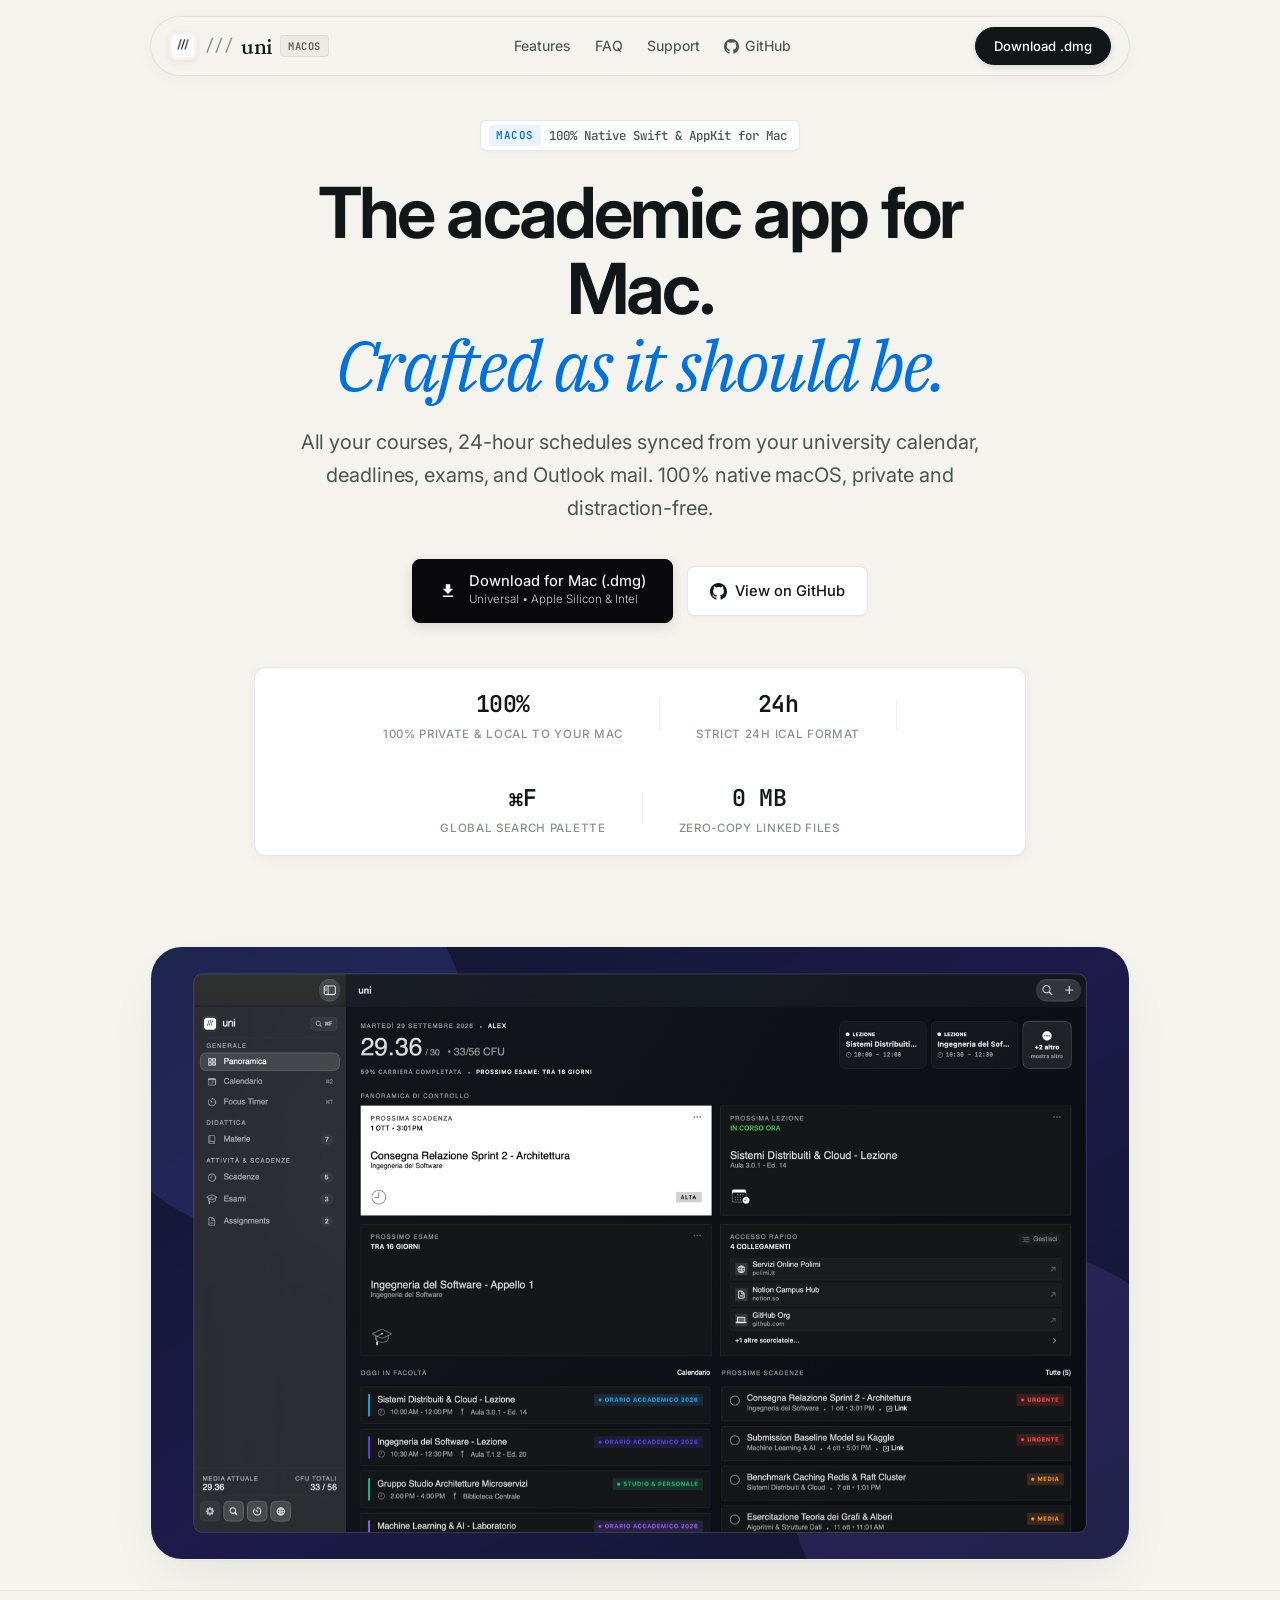
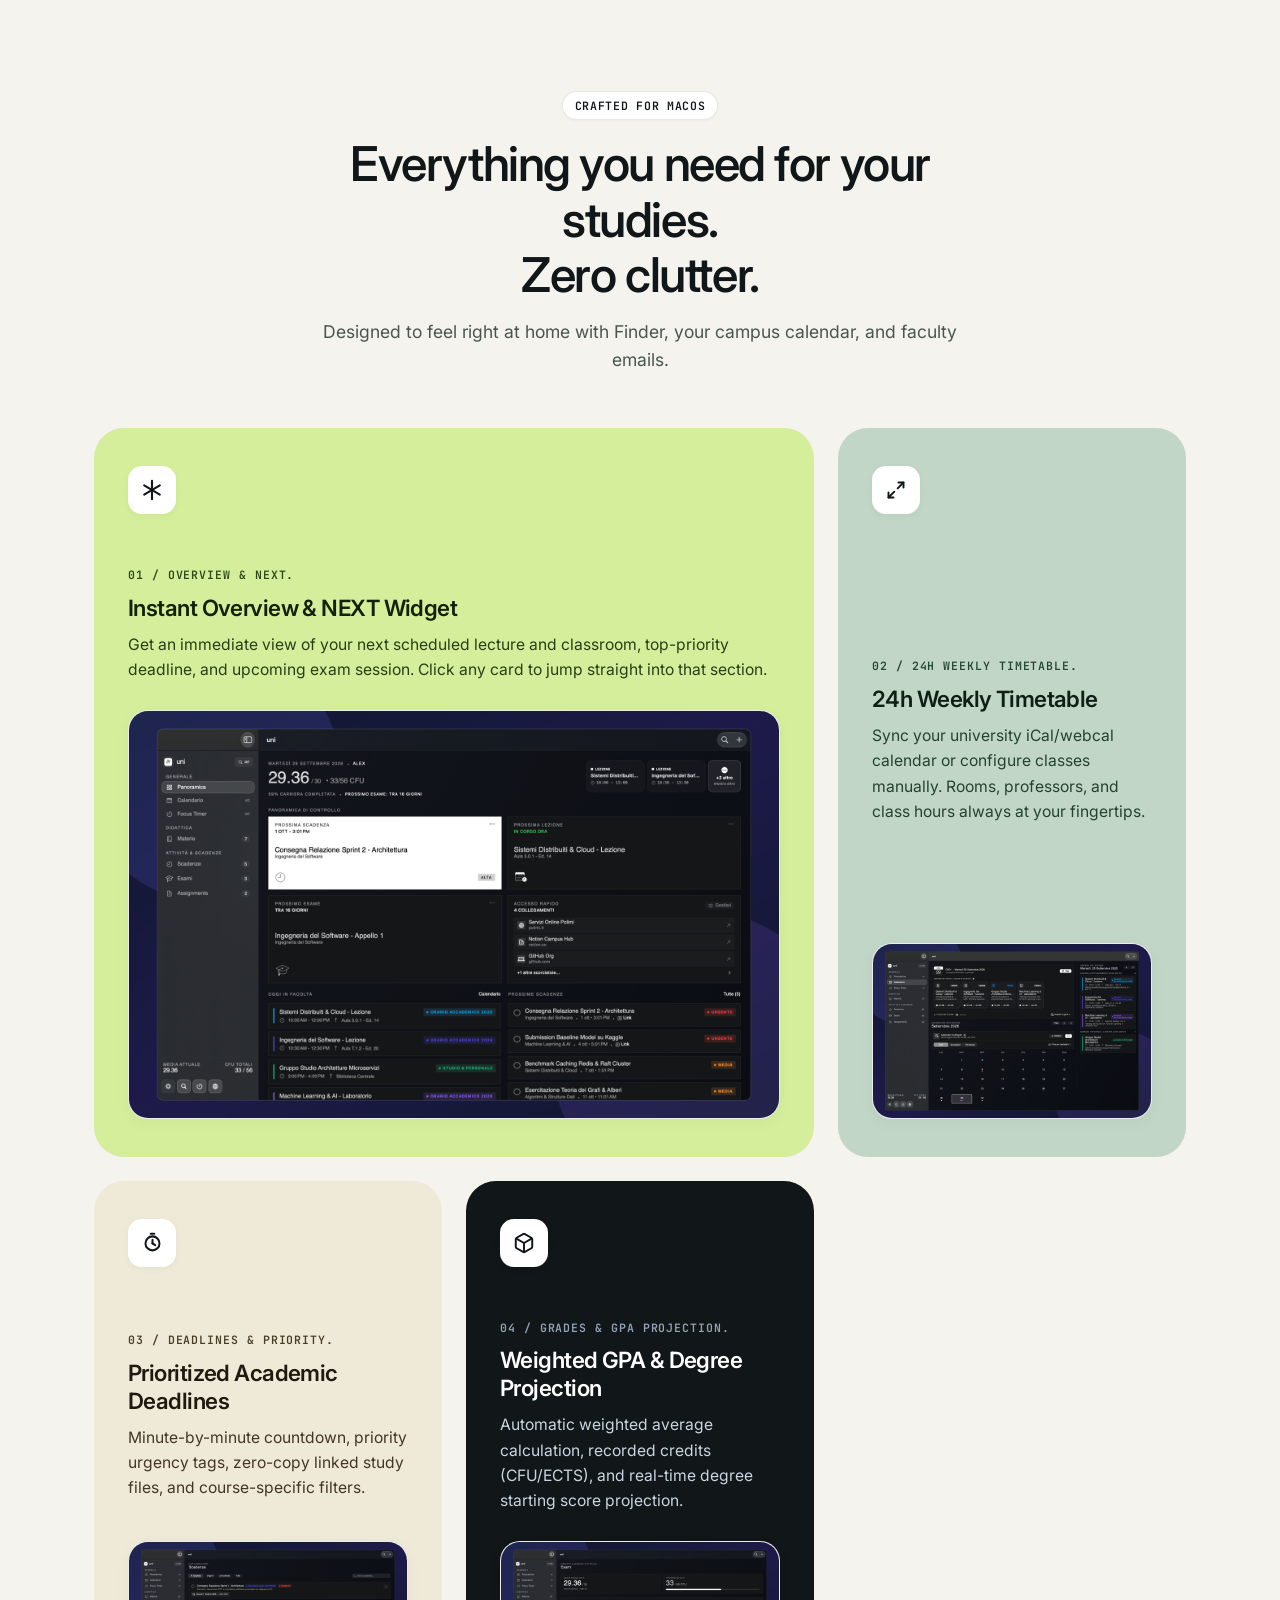
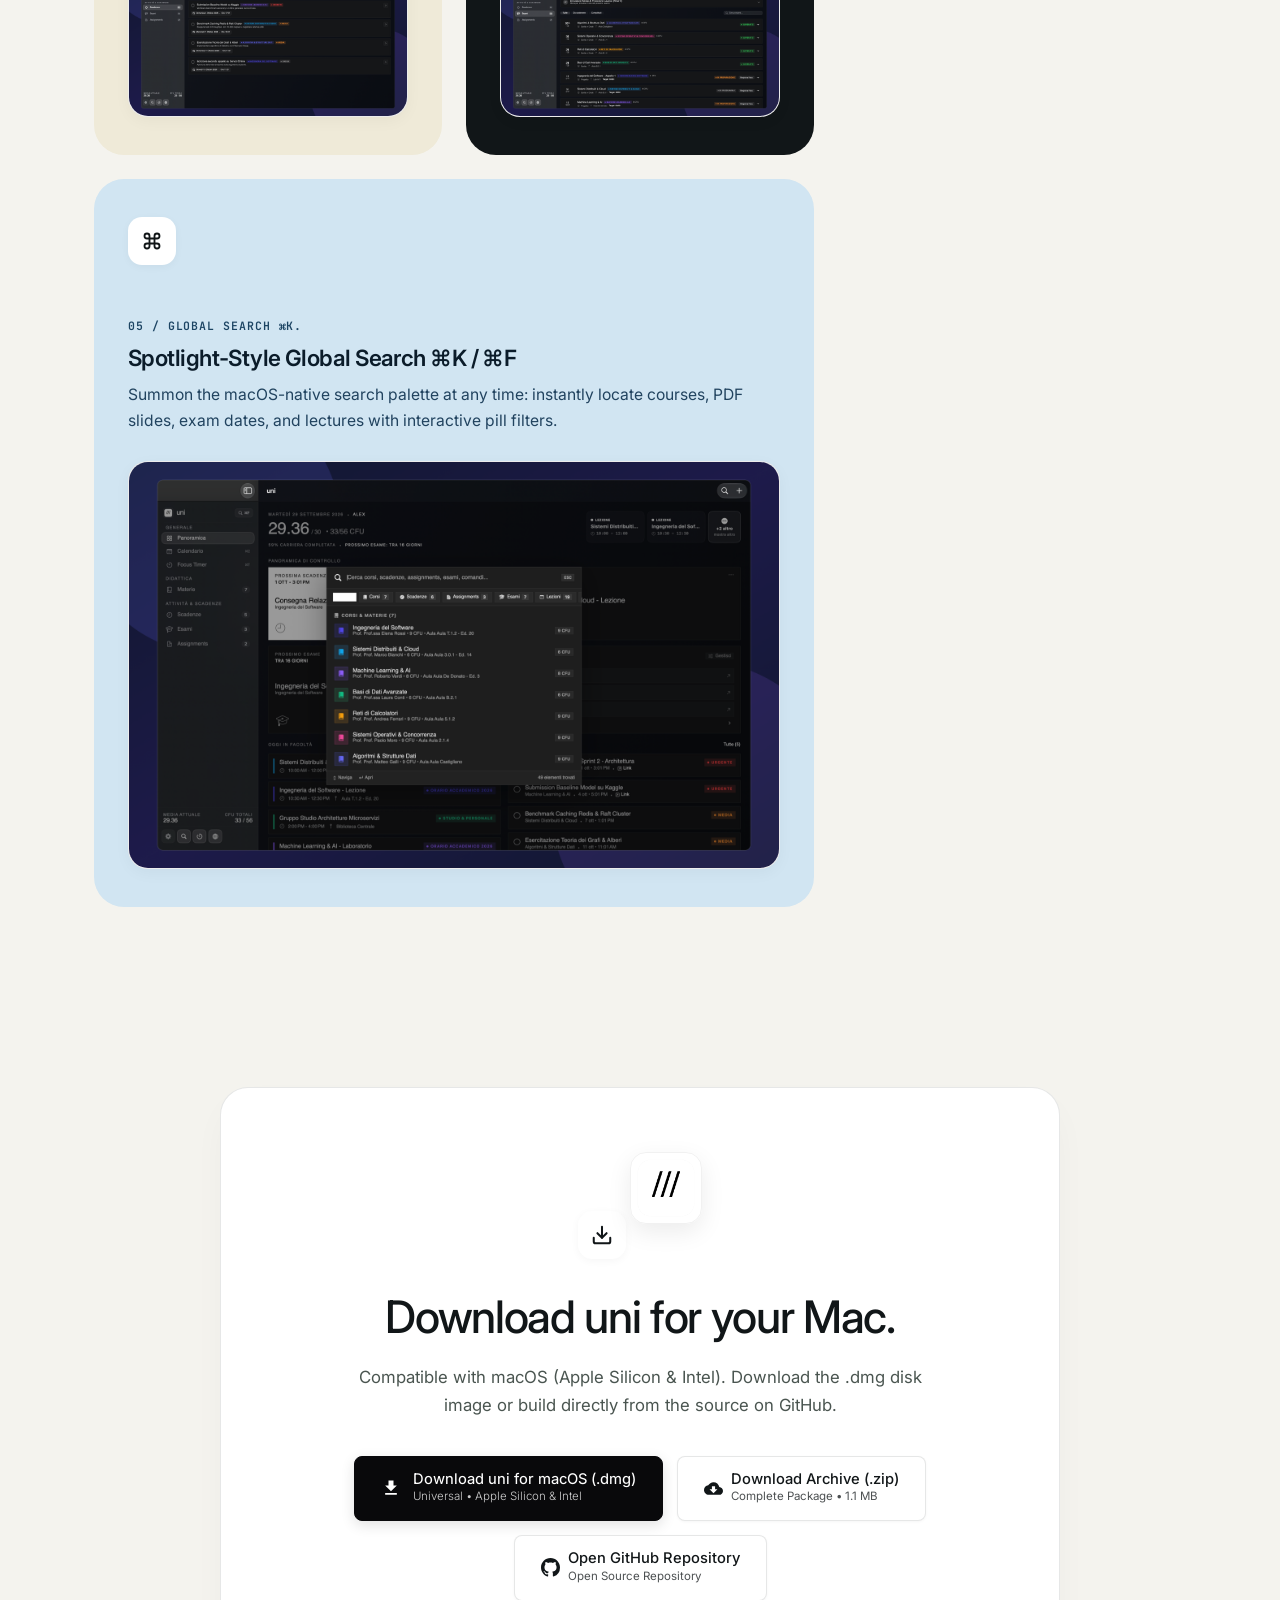
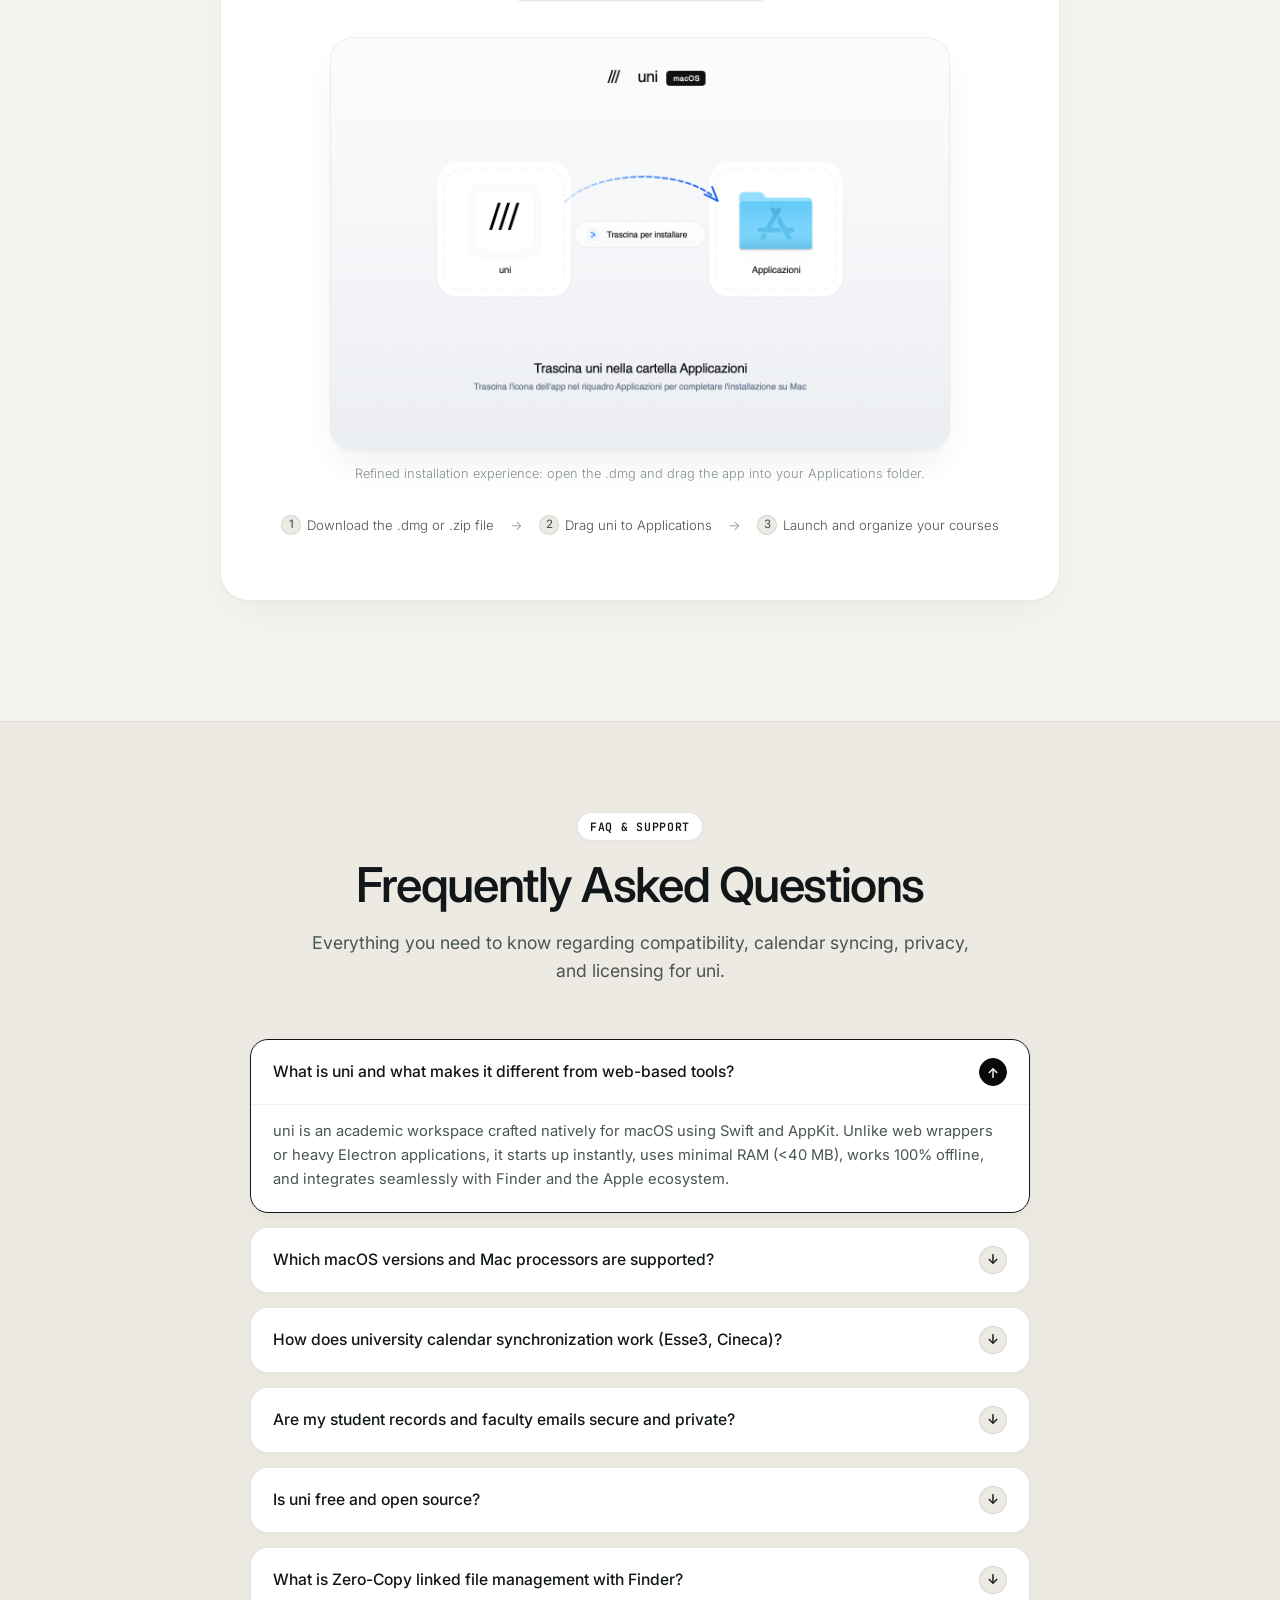
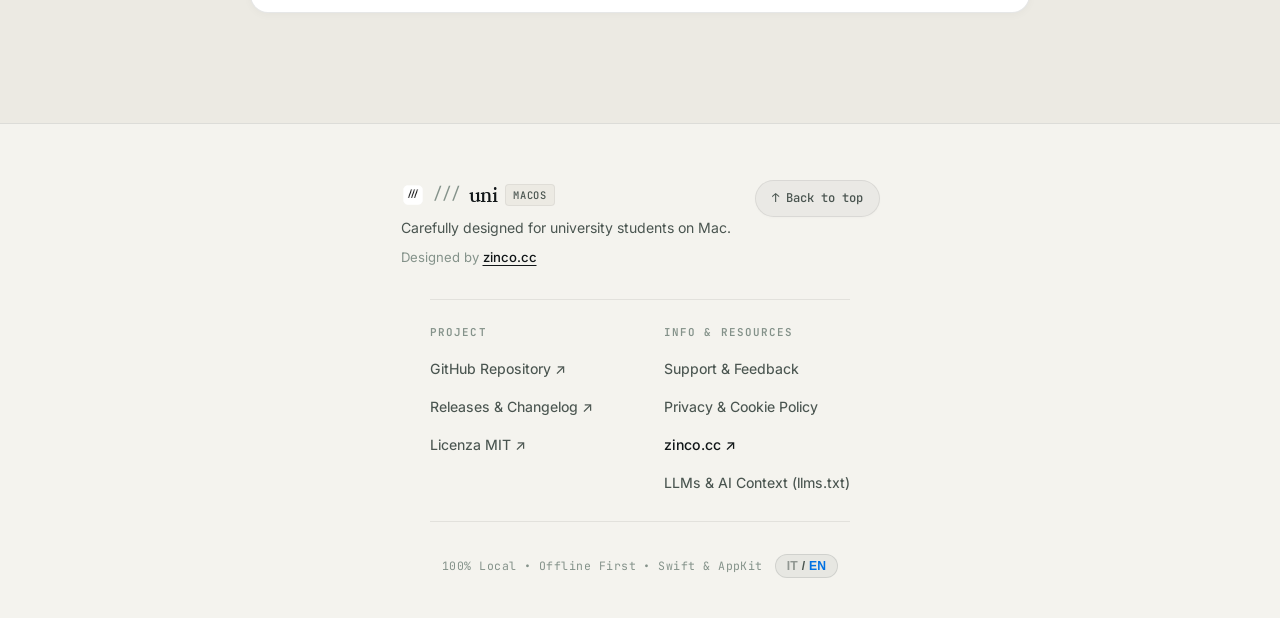
==== commit 4338e29f: "Release v1.4.2: Refined settings hierarchy, custom 404 page, polished update workflow & daily update" ====
--- a/docs/index.html
+++ b/docs/index.html
@@ -240,6 +240,7 @@
       <div class="nav-links">
         <a href="#features" data-i18n="nav_features">Funzionalità</a>
         <a href="#faq" data-i18n="nav_faq">FAQ</a>
+        <a href="help.html" data-i18n="nav_help">Supporto</a>
         <a href="https://github.com/zjncoo/uni" target="_blank" rel="noopener" class="nav-github-link">
           <svg class="gh-svg" viewBox="0 0 24 24" width="15" height="15" fill="currentColor">
             <path d="M12 0C5.37 0 0 5.37 0 12c0 5.31 3.435 9.795 8.205 11.385.6.105.825-.255.825-.57 0-.285-.015-1.23-.015-2.235-3.015.555-3.795-.735-4.035-1.41-.135-.345-.72-1.41-1.23-1.695-.42-.225-1.02-.78-.015-.795.945-.015 1.62.87 1.845 1.23 1.08 1.815 2.805 1.305 3.495.99.105-.78.42-1.305.765-1.605-2.67-.3-5.46-1.335-5.46-5.925 0-1.305.465-2.385 1.23-3.225-.12-.3-.54-1.53.12-3.18 0 0 1.005-.315 3.3 1.23.96-.27 1.98-.405 3-.405s2.04.135 3 .405c2.295-1.56 3.3-1.23 3.3-1.23.66 1.65.24 2.88.12 3.18.765.84 1.23 1.905 1.23 3.225 0 4.605-2.805 5.625-5.475 5.925.435.375.81 1.095.81 2.22 0 1.605-.015 2.895-.015 3.3 0 .315.225.69.825.57A12.02 12.02 0 0024 12c0-6.63-5.37-12-12-12z"/>
@@ -288,6 +289,11 @@
           <span class="item-label" data-i18n="footer_privacy">Privacy Policy</span>
           <span class="item-arrow">→</span>
         </a>
+        <a href="help.html" class="mobile-nav-item">
+          <span class="item-num">05</span>
+          <span class="item-label" data-i18n="nav_help">Supporto &amp; Feedback</span>
+          <span class="item-arrow">→</span>
+        </a>
       </nav>
 
       <div class="mobile-menu-card">
@@ -707,6 +713,7 @@
         </div>
         <div class="footer-links-col">
           <span class="footer-col-title" data-i18n="footer_col_resources">Info &amp; Risorse</span>
+          <a href="help.html" data-i18n="footer_help">Supporto &amp; Feedback</a>
           <a href="privacy.html" data-i18n="footer_privacy">Privacy &amp; Cookie Policy</a>
           <a href="https://zinco.cc" target="_blank" rel="noopener" class="footer-portfolio-link">zinco.cc ↗</a>
           <a href="llms.txt" target="_blank" rel="noopener">LLMs &amp; AI Context (llms.txt)</a>
@@ -715,6 +722,11 @@
 
       <div class="footer-bottom-bar">
         <span class="footer-legal-tag" data-i18n="footer_tagline">100% Locale • Offline First • Swift &amp; AppKit</span>
+        <button class="btn-lang-toggle" id="langSwitch" type="button" aria-label="Cambia lingua / Switch language">
+          <span class="lang-option" data-lang="it">IT</span>
+          <span>/</span>
+          <span class="lang-option" data-lang="en">EN</span>
+        </button>
       </div>
     </div>
   </footer>
--- a/docs/style.css
+++ b/docs/style.css
@@ -1603,6 +1603,38 @@
   font-size: 0.72rem;
   color: var(--text-muted);
   letter-spacing: 0.04em;
+}
+
+/* Footer Language Switcher */
+.btn-lang-toggle {
+  background: rgba(17, 22, 24, 0.05);
+  border: 1px solid rgba(17, 22, 24, 0.1);
+  border-radius: 9999px;
+  padding: 4px 11px;
+  font-size: 0.76rem;
+  font-weight: 550;
+  cursor: pointer;
+  color: var(--text-secondary);
+  display: inline-flex;
+  align-items: center;
+  gap: 4px;
+  transition: all var(--transition-fast);
+}
+
+.btn-lang-toggle:hover {
+  background: rgba(17, 22, 24, 0.09);
+  color: var(--text-primary);
+}
+
+.btn-lang-toggle .lang-option {
+  opacity: 0.55;
+  transition: opacity 0.15s ease, color 0.15s ease;
+}
+
+.btn-lang-toggle .lang-option.active {
+  opacity: 1;
+  color: var(--accent-blue, #0071E3);
+  font-weight: 650;
 }
 
 /* ===================================================================
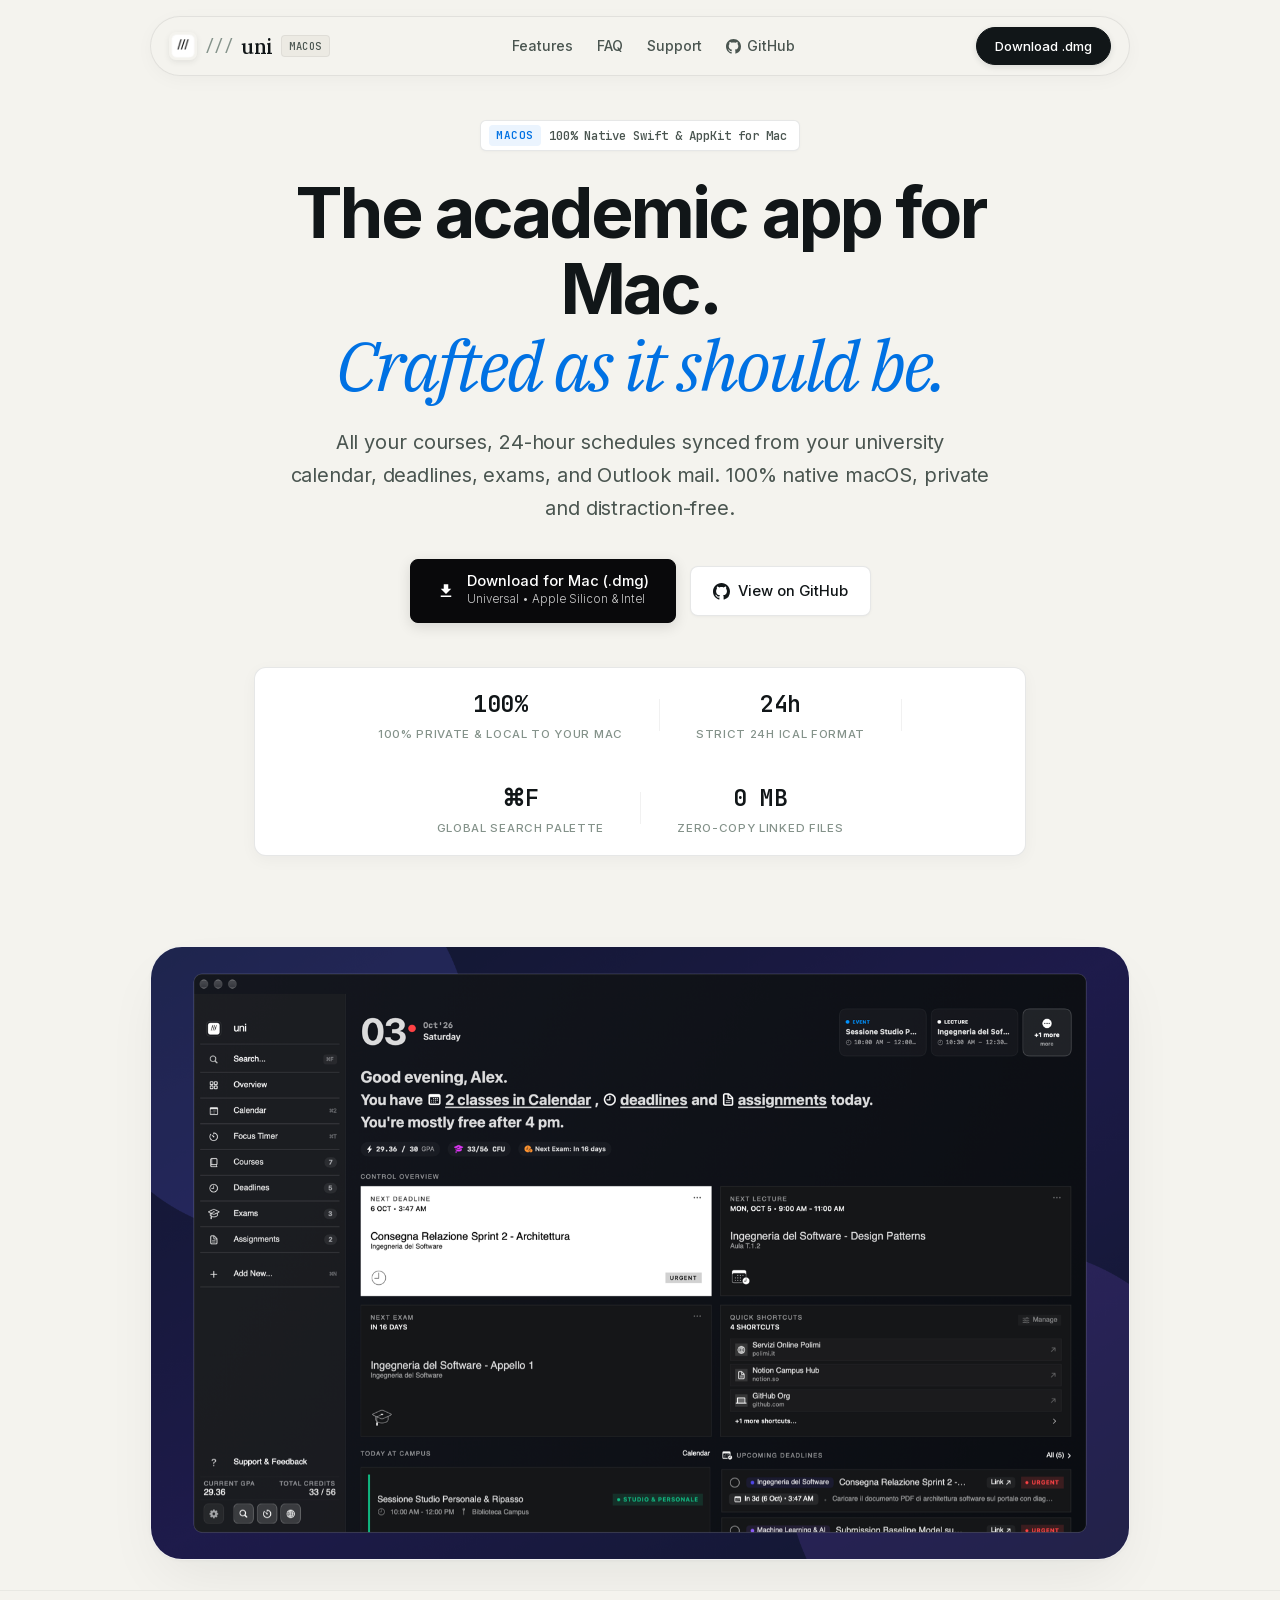
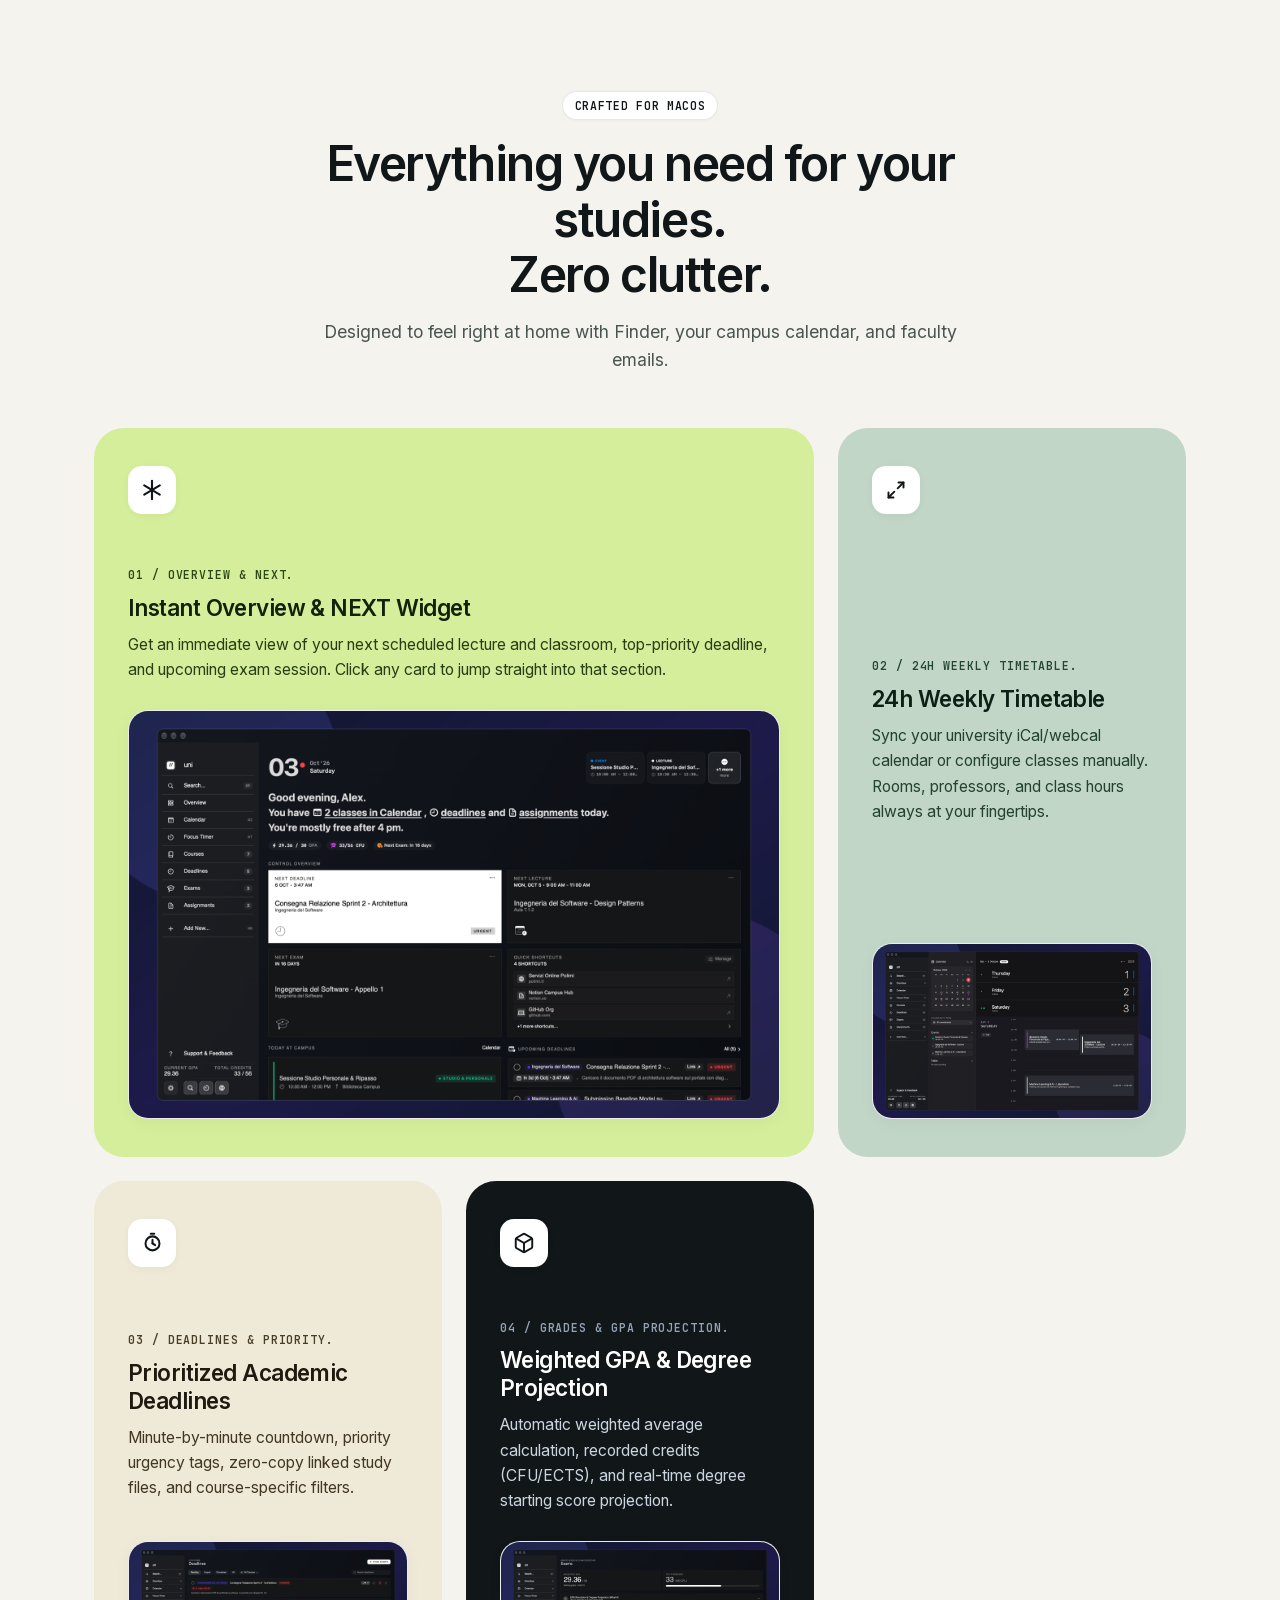
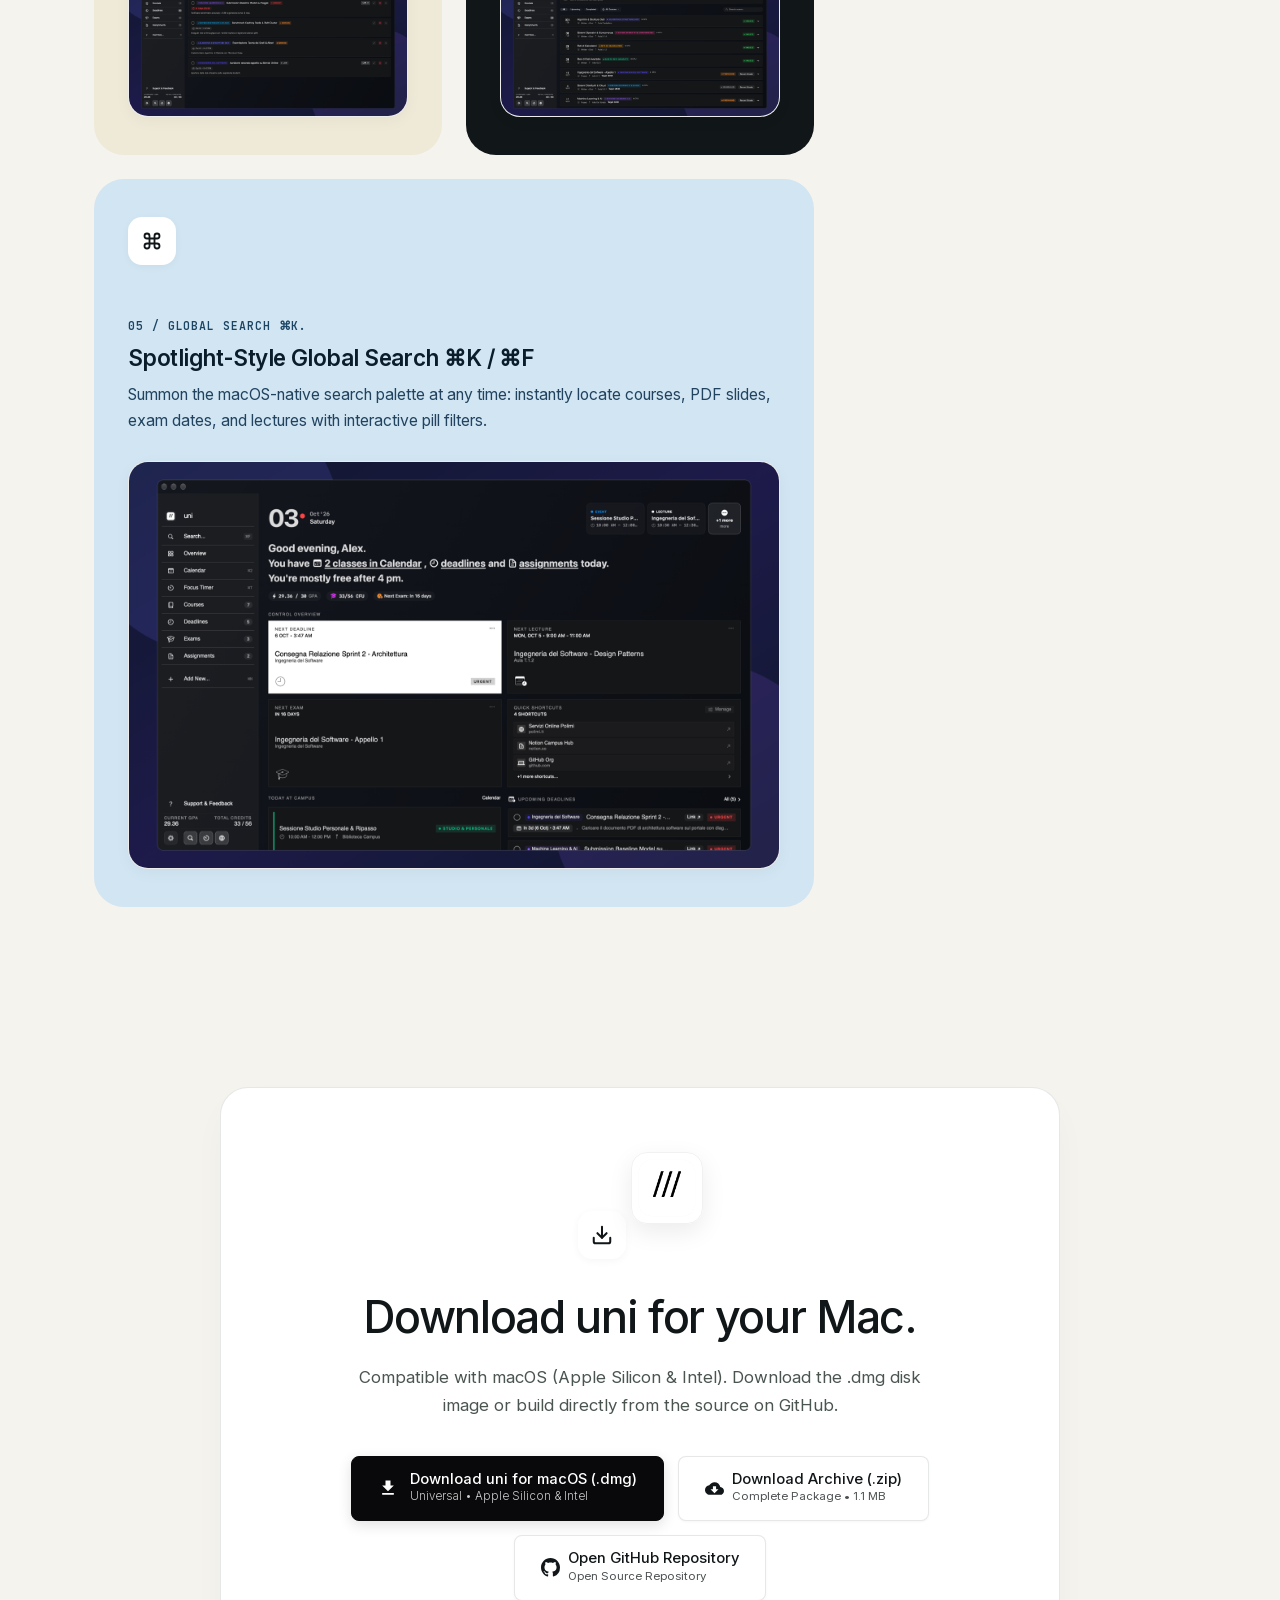
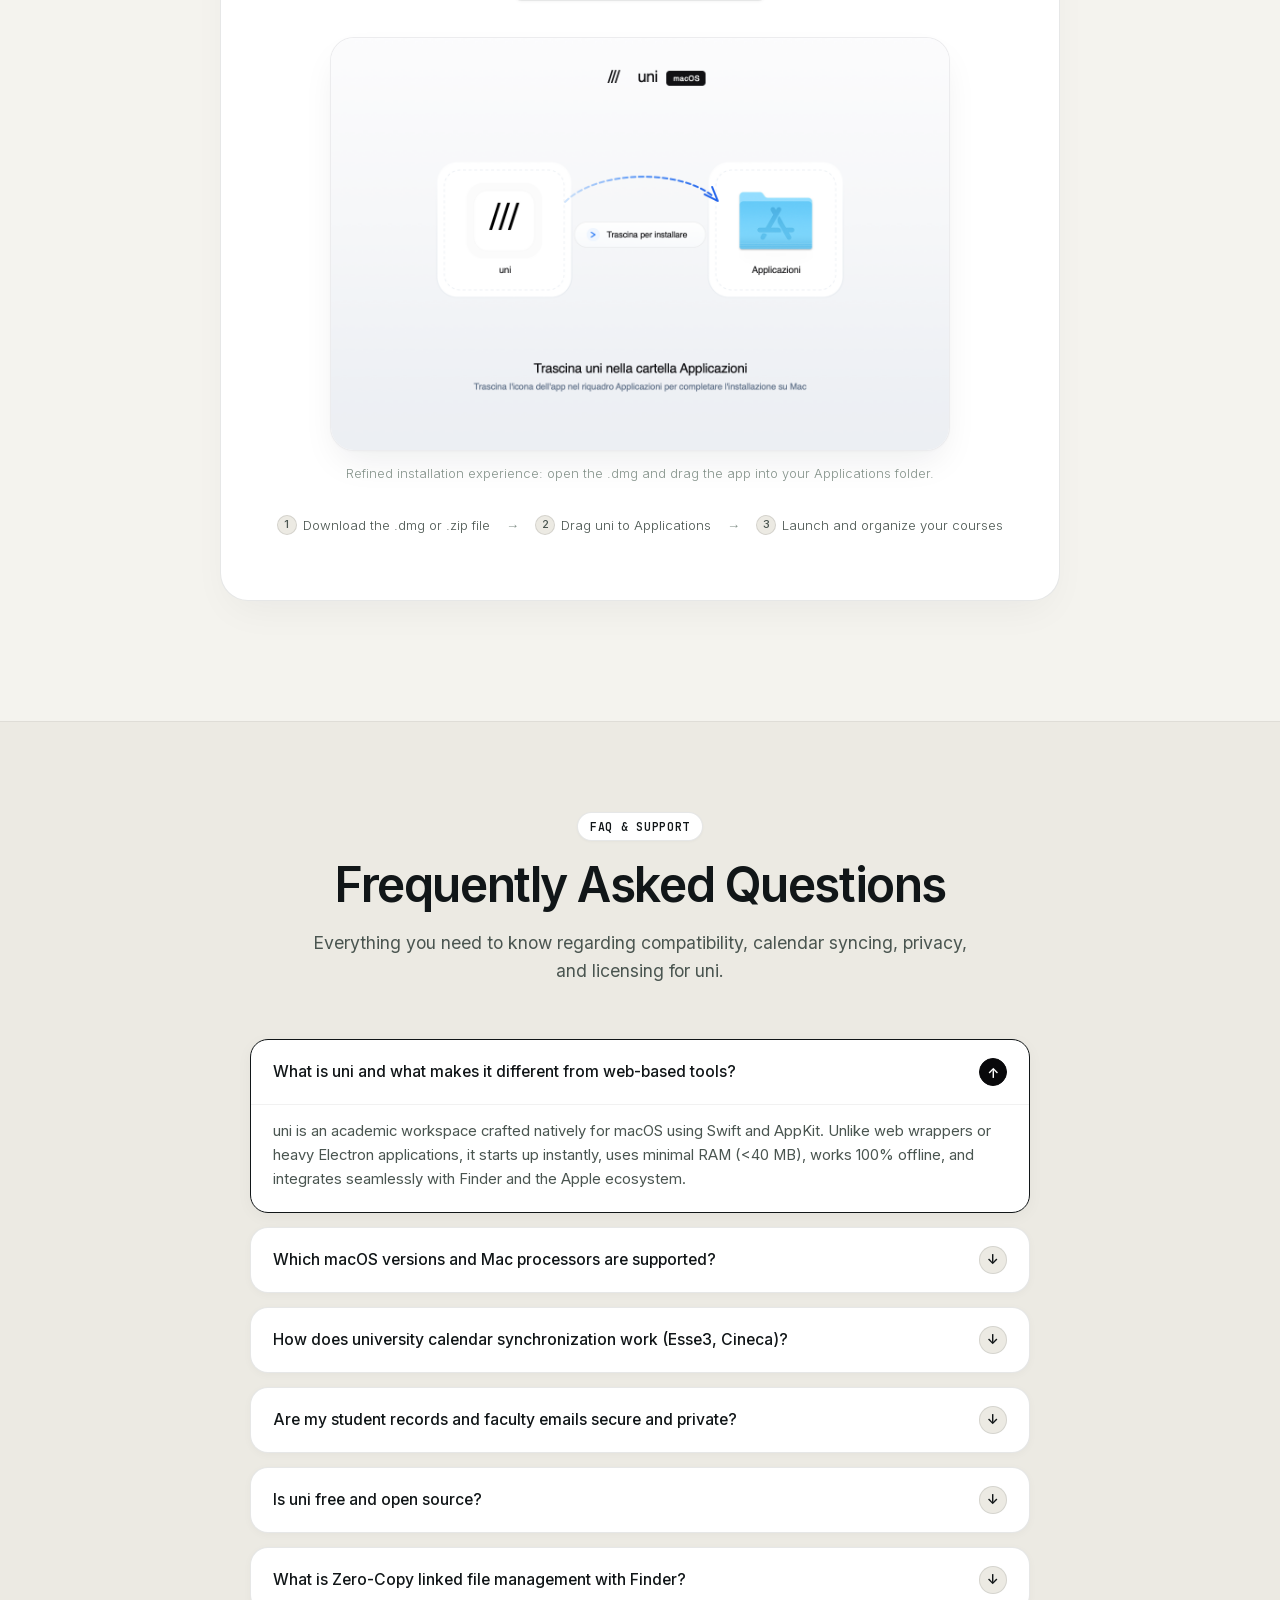
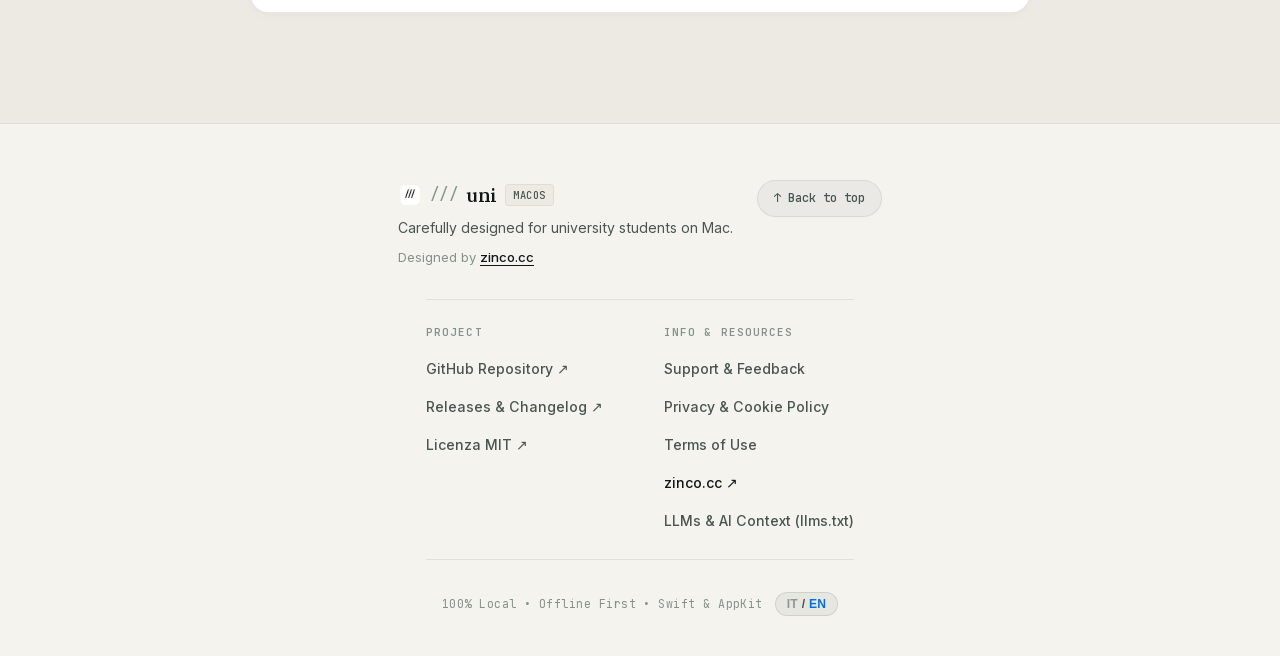
==== commit 4a3b7339: "chore(release): bump version to 1.5.2 (build 9) & add legal compliance, self-hosted fonts, and terms" ====
--- a/docs/index.html
+++ b/docs/index.html
@@ -18,8 +18,6 @@
   <link rel="manifest" href="site.webmanifest">
 
   <!-- Resource Hints & DNS Prefetch -->
-  <link rel="dns-prefetch" href="https://fonts.googleapis.com">
-  <link rel="dns-prefetch" href="https://fonts.gstatic.com">
   <link rel="dns-prefetch" href="https://github.com">
   <link rel="preload" as="image" href="assets/icon.png" type="image/png">
 
@@ -216,11 +214,7 @@
   }
   </script>
 
-  <!-- Fonts: IBM Plex Serif (Editorial), Inter & JetBrains Mono -->
-  <link rel="preconnect" href="https://fonts.googleapis.com">
-  <link rel="preconnect" href="https://fonts.gstatic.com" crossorigin>
-  <link href="https://fonts.googleapis.com/css2?family=IBM+Plex+Serif:ital,wght@0,300;0,400;0,500;0,600;1,400;1,500&family=Inter:wght@300;400;500;600;700&family=JetBrains+Mono:wght@400;500;600&display=swap" rel="stylesheet">
-
+  <!-- Self-Hosted Fonts: IBM Plex Serif, Inter & JetBrains Mono (imported via style.css) -->
   <link rel="stylesheet" href="style.css">
 </head>
 <body>
@@ -715,6 +709,7 @@
           <span class="footer-col-title" data-i18n="footer_col_resources">Info &amp; Risorse</span>
           <a href="help.html" data-i18n="footer_help">Supporto &amp; Feedback</a>
           <a href="privacy.html" data-i18n="footer_privacy">Privacy &amp; Cookie Policy</a>
+          <a href="terms.html" data-i18n="footer_terms">Termini di Servizio</a>
           <a href="https://zinco.cc" target="_blank" rel="noopener" class="footer-portfolio-link">zinco.cc ↗</a>
           <a href="llms.txt" target="_blank" rel="noopener">LLMs &amp; AI Context (llms.txt)</a>
         </div>
--- a/docs/style.css
+++ b/docs/style.css
@@ -2,6 +2,8 @@
    uni — Official Showcase Stylesheet
    Crafted with refined Apple macOS Light Mode aesthetics
    =================================================================== */
+
+@import url('fonts/fonts.css');
 
 :root {
   --font-serif: 'IBM Plex Serif', Georgia, serif;
